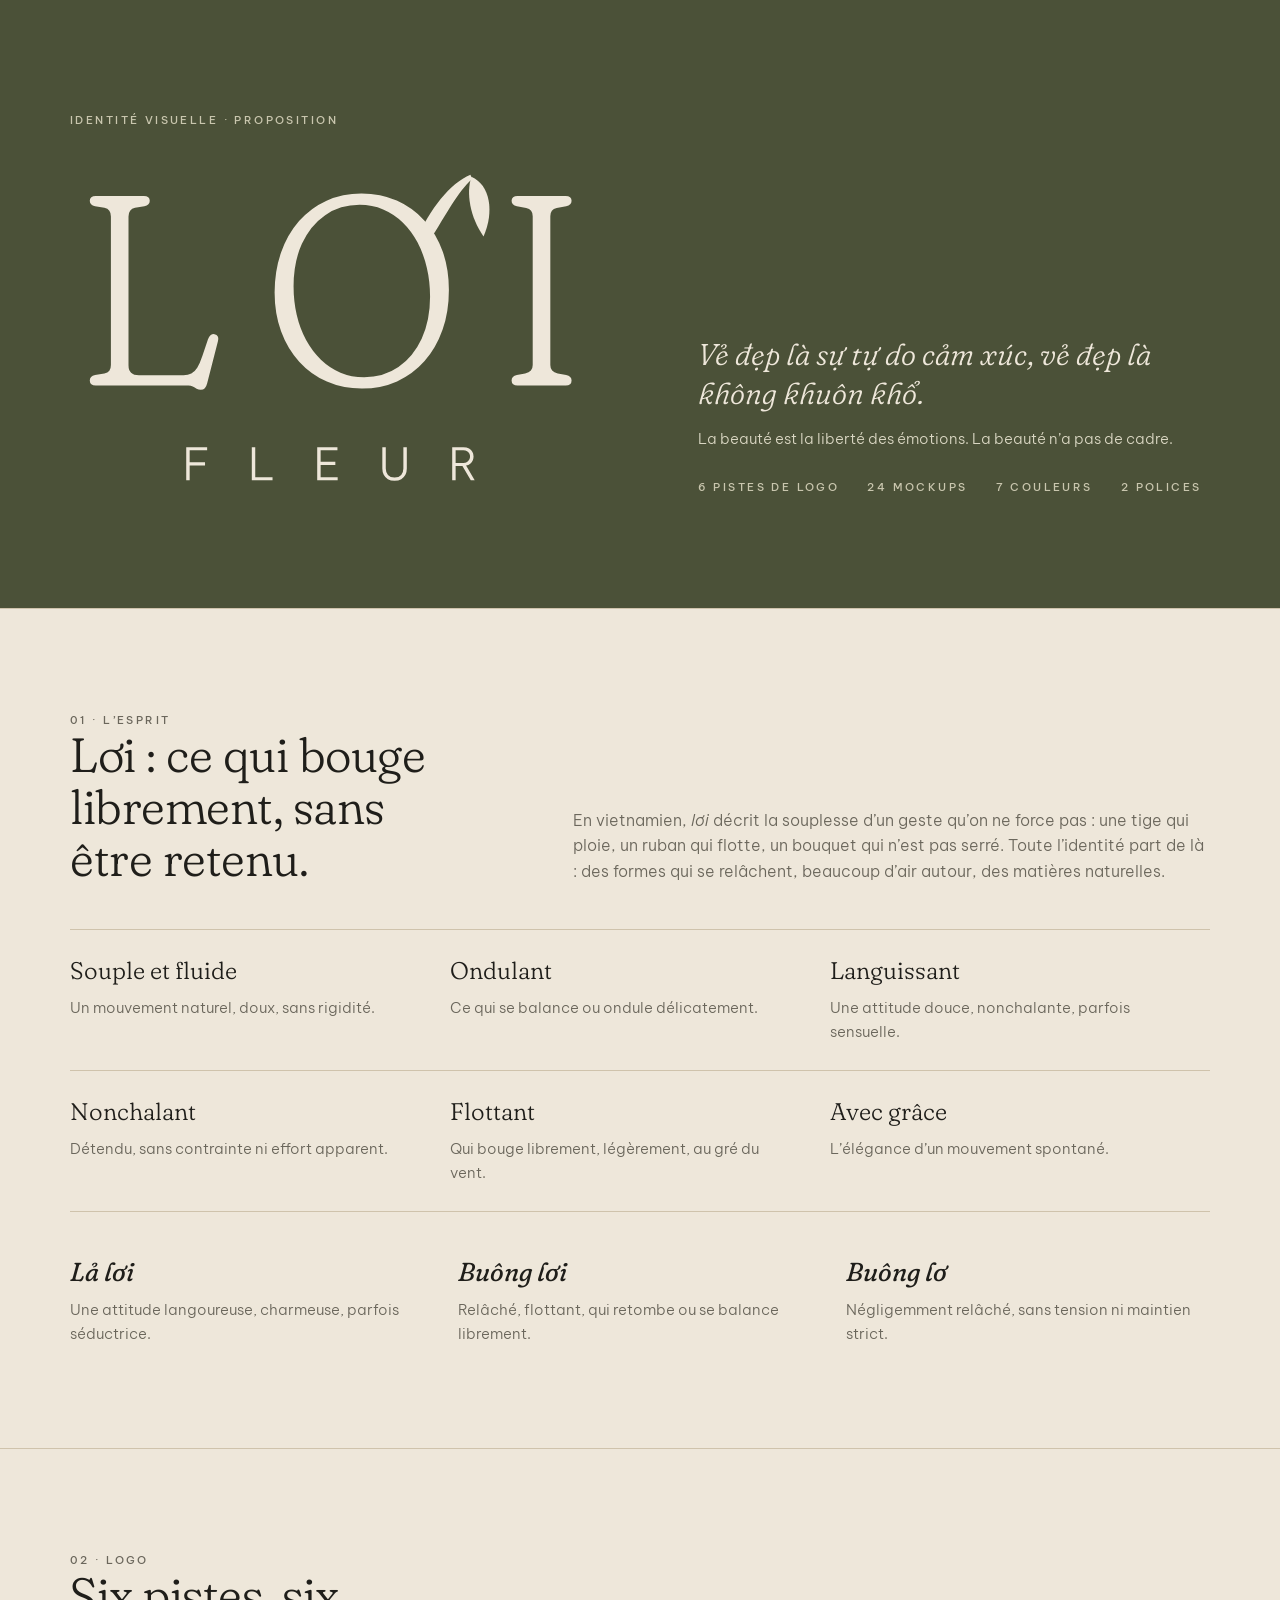
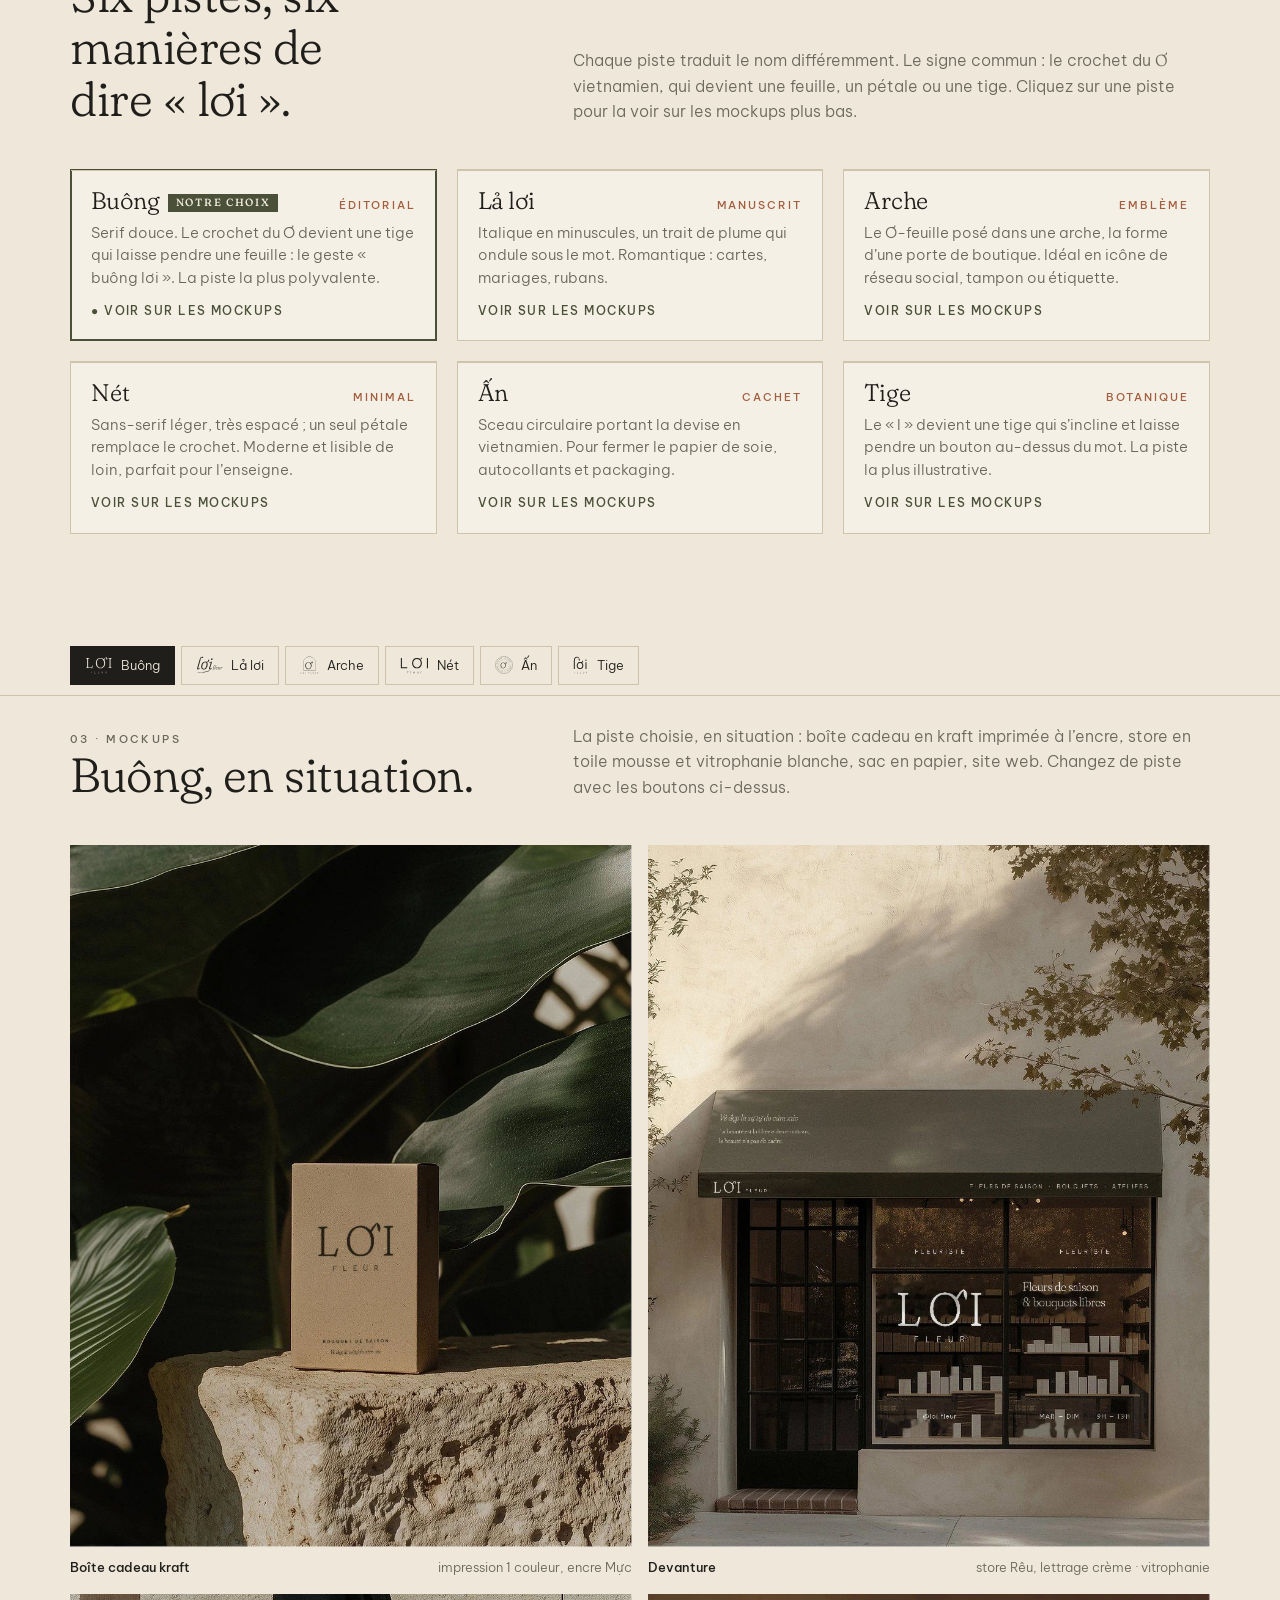
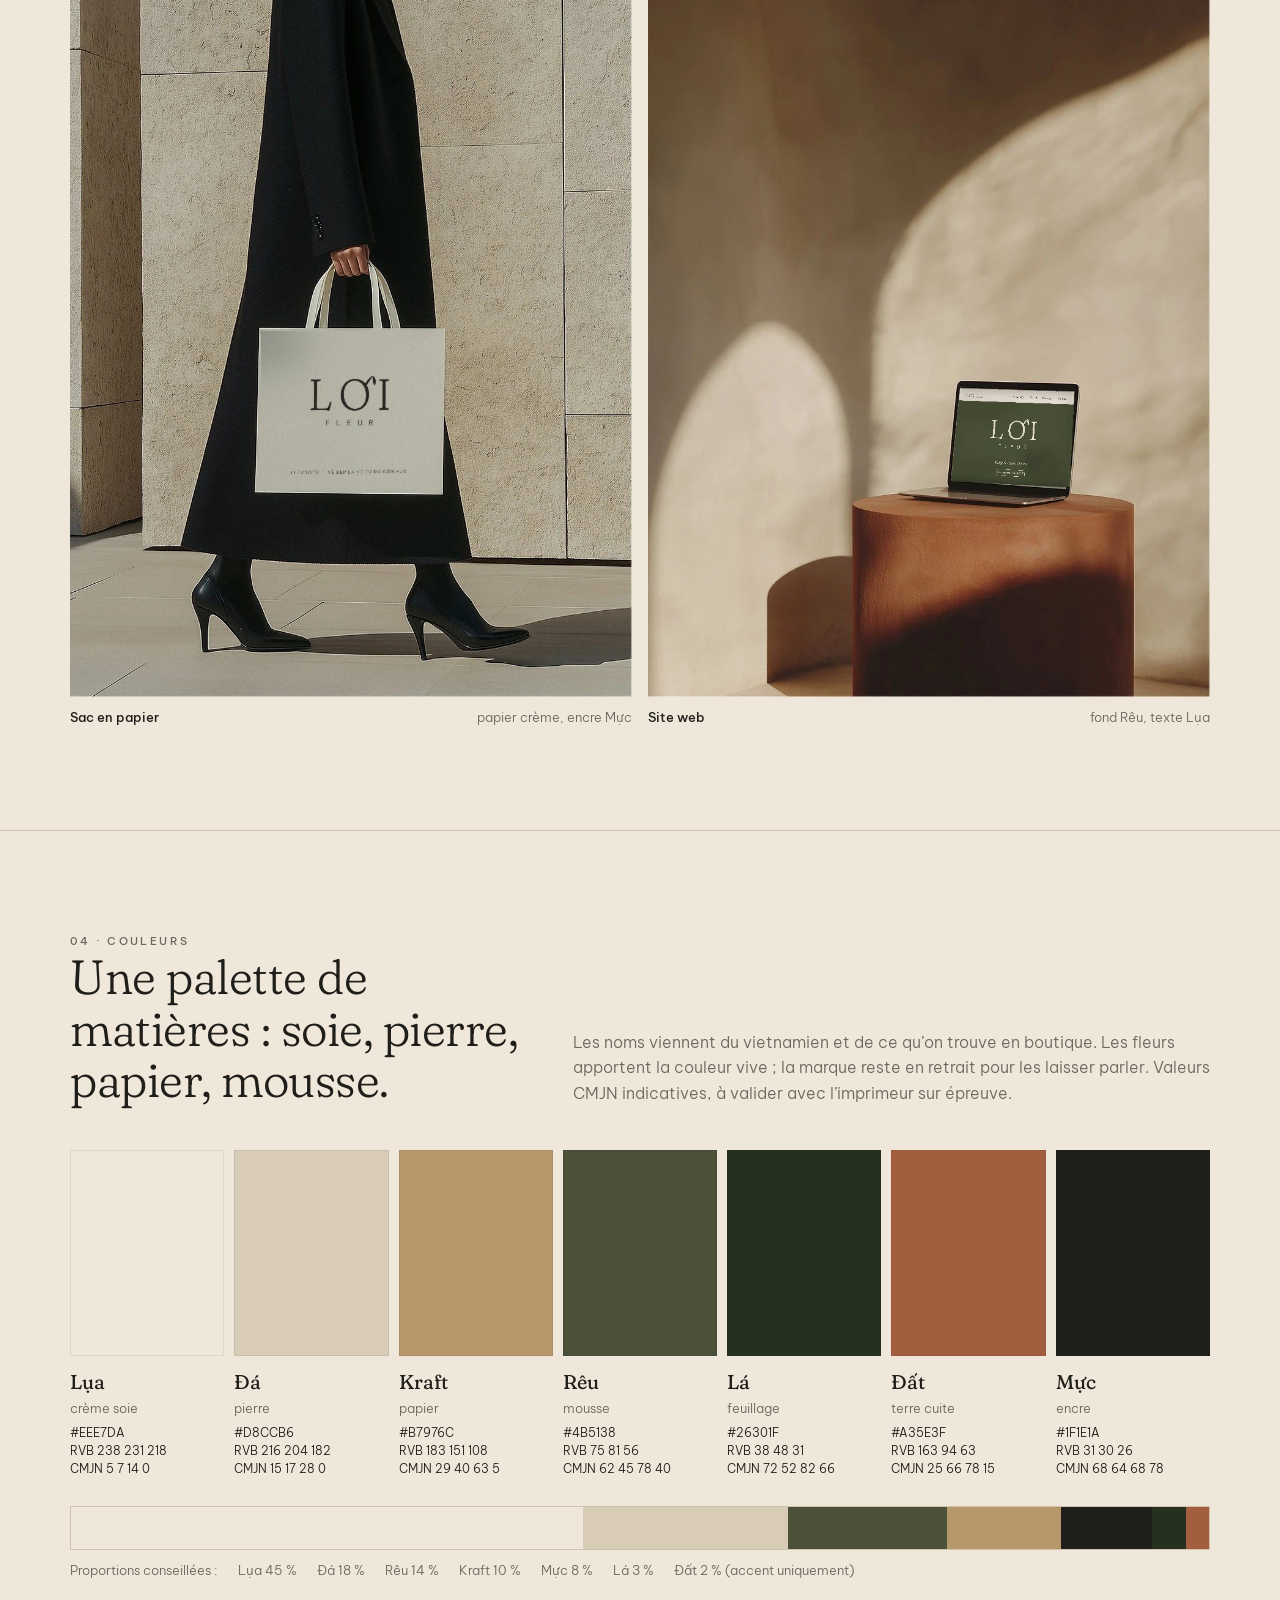
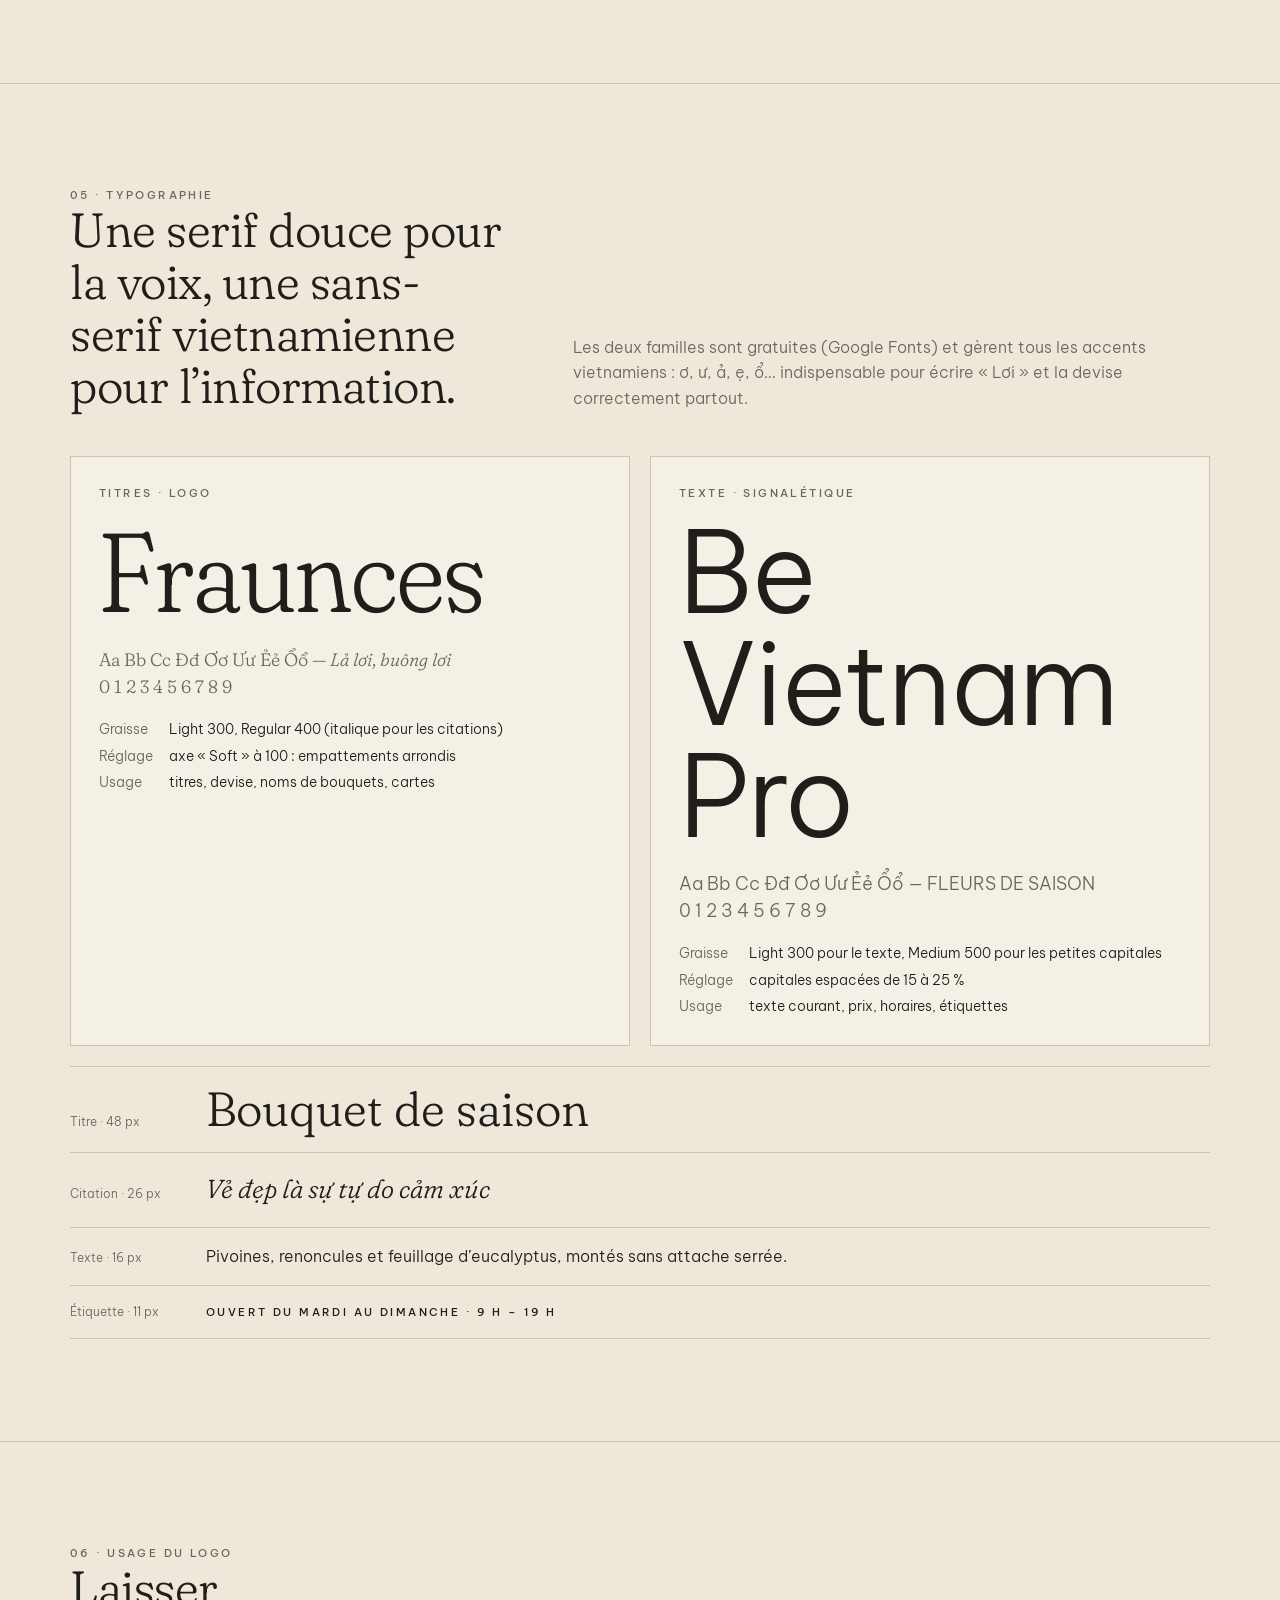
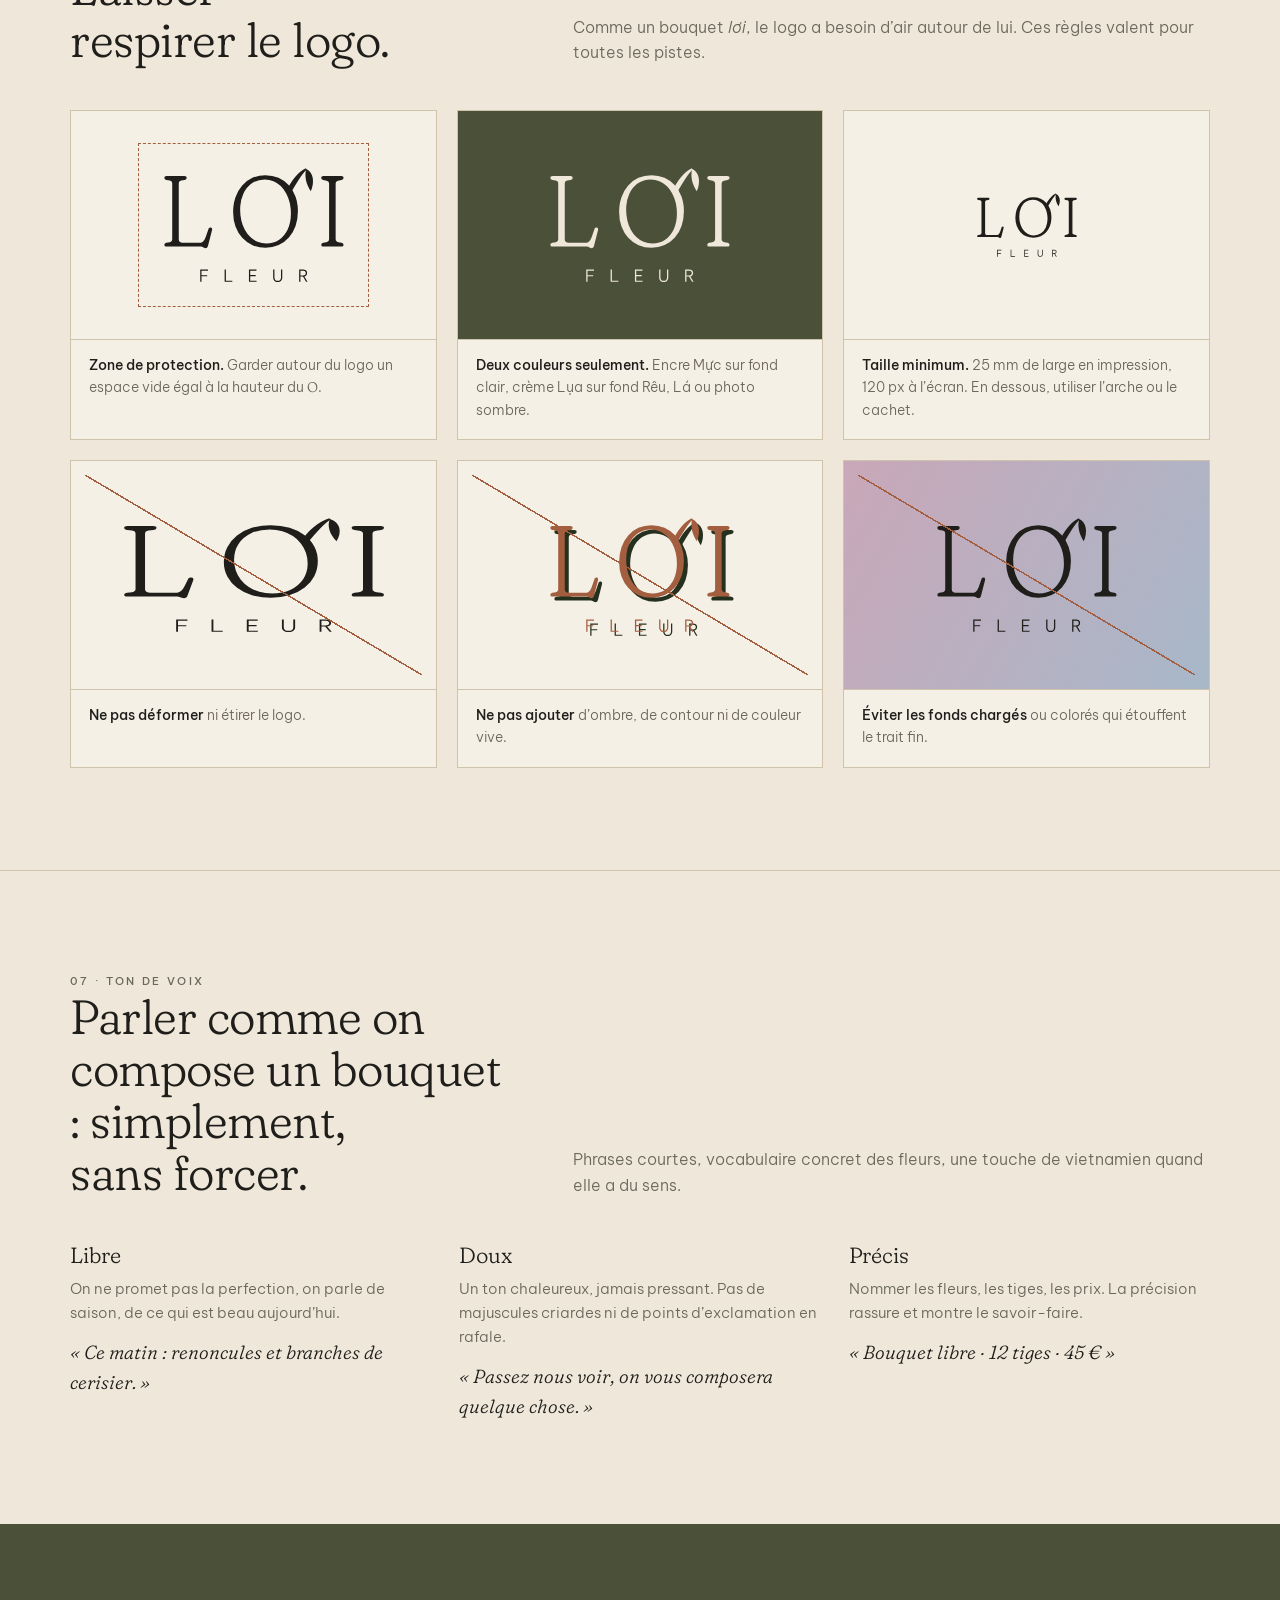
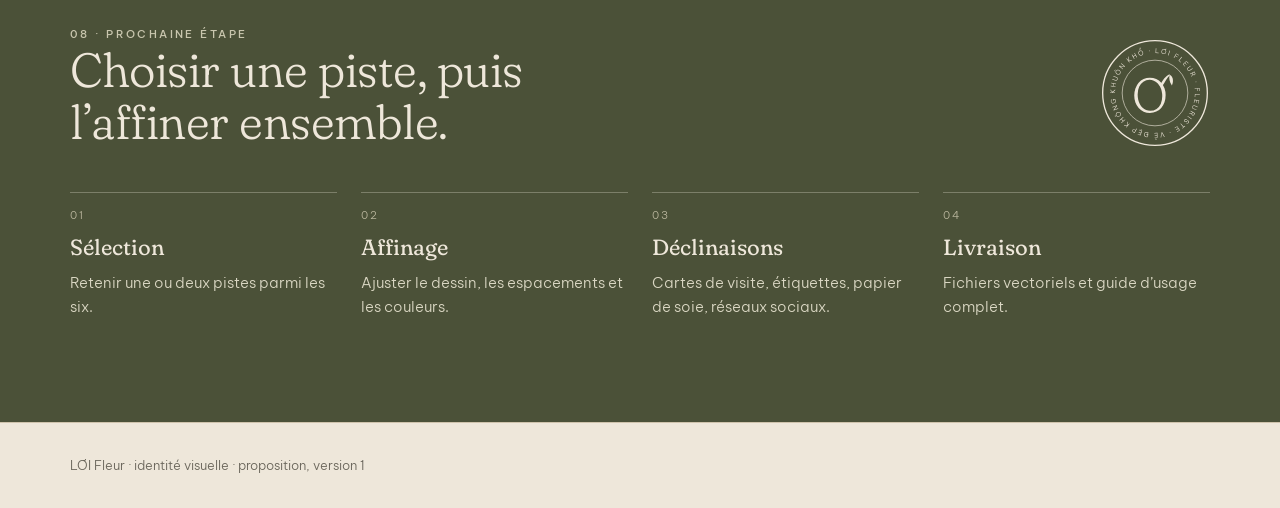
==== site/index.html @ b33d38ca "Add self-hostable site folder for the LƠI Fleur proposal Standalone index.html with favicon, share p" ====
<!doctype html>
<html lang="fr">
<head>
<meta charset="utf-8">
<meta name="viewport" content="width=device-width, initial-scale=1, viewport-fit=cover">
<meta name="robots" content="noindex, nofollow">
<meta name="description" content="Proposition d’identité visuelle pour LƠI Fleur : six pistes de logo, mockups, couleurs et typographie.">
<meta property="og:title" content="LƠI Fleur · Identité visuelle">
<meta property="og:description" content="Six pistes de logo à découvrir en situation.">
<meta property="og:type" content="website">
<meta property="og:image" content="apercu.jpg">
<meta name="twitter:card" content="summary_large_image">
<link rel="icon" href="favicon.svg" type="image/svg+xml">
<link rel="apple-touch-icon" href="apple-touch-icon.png">
<title>Charte LƠI Fleur</title>

<meta name="claude:viewport-fit-sides" content="cover">
<link rel="preconnect" href="https://fonts.googleapis.com">
<link rel="preconnect" href="https://fonts.gstatic.com" crossorigin>
<link rel="stylesheet" href="https://fonts.googleapis.com/css2?family=Be+Vietnam+Pro:wght@300;400;500&family=Fraunces:ital,opsz,wght,SOFT@0,9..144,300..500,100;1,9..144,300..500,100&display=swap">
<style>
/* Layout : un cahier de marque sur papier crème, une colonne éditoriale, les mockups en grand */
:root{
  --lua:#EEE7DA;   /* Lụa · crème soie : fond */
  --da:#D8CCB6;    /* Đá · pierre calcaire */
  --kraft:#B7976C;
  --reu:#4B5138;   /* Rêu · mousse */
  --la:#26301F;    /* Lá · feuillage profond */
  --dat:#A35E3F;   /* Đất · terre cuite */
  --muc:#1F1E1A;   /* Mực · encre */
  --muted:#6B675C;
  --line:#CFC3AC;
  --serif:"Fraunces", "Iowan Old Style", Georgia, serif;
  --sans:"Be Vietnam Pro", "Helvetica Neue", Arial, sans-serif;
  color-scheme:light;
}
*{box-sizing:border-box}
body{background:var(--lua);color:var(--muc);font-family:var(--sans);font-weight:300;font-size:16px;line-height:1.6;margin:0}
.wrap{max-width:1180px;margin:0 auto;padding-left:max(20px,env(safe-area-inset-left,0px));padding-right:max(20px,env(safe-area-inset-right,0px))}
.serif{font-family:var(--serif);font-variation-settings:"SOFT" 100}
h1,h2,h3{font-family:var(--serif);font-variation-settings:"SOFT" 100;font-weight:300;margin:0;text-wrap:balance;letter-spacing:-.01em}
h2{font-size:clamp(30px,4.4vw,48px);line-height:1.08}
h3{font-size:22px;line-height:1.2}
p{margin:0;max-width:62ch}
.eyebrow{font-family:var(--sans);font-weight:500;font-size:11px;letter-spacing:.22em;text-transform:uppercase;color:var(--muted)}
section{padding-block:clamp(56px,8vw,104px);border-top:1px solid var(--line)}
.sec-head{display:grid;grid-template-columns:minmax(0,1fr) minmax(0,1.4fr);gap:24px 48px;align-items:end;margin-bottom:44px}
.sec-head p{color:var(--muted)}
@media (max-width:760px){.sec-head{grid-template-columns:minmax(0,1fr)}}

/* Couverture */
.cover{background:var(--reu);color:var(--lua)}
.cover .wrap{padding-block:clamp(48px,9vw,112px);display:grid;grid-template-columns:minmax(0,1.1fr) minmax(0,1fr);gap:40px 64px;align-items:end}
.cover .mark{color:var(--lua);width:min(100%,520px)}
.cover .mark svg{width:100%;height:auto;display:block}
.cover .eyebrow{color:#C9C6AE}
.cover blockquote{margin:0;font-family:var(--serif);font-variation-settings:"SOFT" 100;font-style:italic;font-weight:300;font-size:clamp(22px,2.6vw,30px);line-height:1.3}
.cover blockquote span{display:block;font-style:normal;font-family:var(--sans);font-size:15px;line-height:1.6;margin-top:14px;color:#D9D6C2}
.cover-meta{display:flex;flex-wrap:wrap;gap:8px 28px;margin-top:28px}
@media (max-width:820px){.cover .wrap{grid-template-columns:minmax(0,1fr)}}

/* L'esprit */
.gloss{display:grid;grid-template-columns:repeat(3,minmax(0,1fr));gap:0;border-top:1px solid var(--line)}
.gloss div{padding:22px 22px 26px 0;border-bottom:1px solid var(--line)}
.gloss dt{font-family:var(--serif);font-variation-settings:"SOFT" 100;font-size:24px;font-weight:300}
.gloss dd{margin:6px 0 0;color:var(--muted);font-size:15px;max-width:34ch}
@media (max-width:820px){.gloss{grid-template-columns:repeat(2,minmax(0,1fr))}}
@media (max-width:520px){.gloss{grid-template-columns:minmax(0,1fr)}}
.vi-def{display:grid;grid-template-columns:repeat(3,minmax(0,1fr));gap:24px;margin-top:40px}
.vi-def b{font-family:var(--serif);font-variation-settings:"SOFT" 100;font-weight:400;font-style:italic;font-size:26px;display:block;margin-bottom:4px}
.vi-def p{color:var(--muted);font-size:15px}
@media (max-width:700px){.vi-def{grid-template-columns:minmax(0,1fr)}}

/* Logos */
.logos{display:grid;grid-template-columns:repeat(3,minmax(0,1fr));gap:20px}
@media (max-width:900px){.logos{grid-template-columns:repeat(2,minmax(0,1fr))}}
@media (max-width:560px){.logos{grid-template-columns:minmax(0,1fr)}}
.logo-card{appearance:none;font:inherit;text-align:left;color:inherit;cursor:pointer;background:#F5F0E6;border:1px solid var(--line);padding:0;display:flex;flex-direction:column;transition:border-color .2s, background .2s}
.logo-card:hover{border-color:var(--kraft)}
.logo-card:focus-visible{outline:2px solid var(--reu);outline-offset:3px}
.logo-card[aria-pressed="true"]{border-color:var(--reu);box-shadow:inset 0 0 0 1px var(--reu)}
.logo-card .art{aspect-ratio:4/3;position:relative;color:var(--muc)}
.logo-card .art svg{position:absolute;left:12%;top:14%;width:76%;height:72%}
.logo-card .txt{padding:16px 20px 20px;border-top:1px solid var(--line);display:grid;gap:6px;flex:1}
.logo-card .row{display:flex;justify-content:space-between;align-items:baseline;gap:12px}
.logo-card h3{font-size:24px}
.logo-card .style{font-size:11px;letter-spacing:.18em;text-transform:uppercase;font-weight:500;color:var(--dat)}
.logo-card p{font-size:14.5px;color:var(--muted);line-height:1.55}
.logo-card .pick{font-size:12px;font-weight:500;letter-spacing:.12em;text-transform:uppercase;color:var(--reu);margin-top:6px}
.logo-card[aria-pressed="true"] .pick::before{content:"● "}
.reco{display:inline-block;font-size:10.5px;letter-spacing:.16em;text-transform:uppercase;font-weight:500;background:var(--reu);color:var(--lua);padding:3px 8px;vertical-align:middle;margin-left:8px}

/* Déclinaisons couleur */
.variants{display:grid;grid-template-columns:repeat(4,minmax(0,1fr));gap:12px;margin-top:20px}
.variants div{aspect-ratio:3/2;display:grid;place-items:center;padding:18px 22px}
.variants svg{max-width:100%;max-height:100%;width:auto;height:auto}
.variants span{display:block}
@media (max-width:700px){.variants{grid-template-columns:repeat(2,minmax(0,1fr))}}

/* Mockups */
.mock-bar{position:sticky;top:env(safe-area-inset-top,0px);z-index:5;background:var(--lua);border-bottom:1px solid var(--line);margin-bottom:28px}
.mock-bar .in{display:flex;gap:6px;overflow-x:auto;padding-block:10px;scrollbar-width:none}
.chip{appearance:none;font:inherit;cursor:pointer;border:1px solid var(--line);background:transparent;color:var(--muc);padding:8px 14px;font-size:13px;white-space:nowrap;display:flex;align-items:center;gap:8px}
.chip svg{height:18px;width:auto}
.chip[aria-pressed="true"]{background:var(--muc);color:var(--lua);border-color:var(--muc)}
.chip:focus-visible{outline:2px solid var(--reu);outline-offset:2px}
.mocks{display:grid;grid-template-columns:repeat(2,minmax(0,1fr));gap:16px}
.mocks figure{margin:0}
.mocks img{display:block;width:100%;height:auto;aspect-ratio:919/1149;object-fit:cover;background:var(--da)}
.mocks figcaption{display:flex;flex-wrap:wrap;justify-content:space-between;gap:12px;font-size:13px;color:var(--muted);padding-top:10px}
.mocks figcaption b{font-weight:500;color:var(--muc)}
@media (max-width:620px){.mocks{grid-template-columns:minmax(0,1fr)}}

/* Couleurs */
.swatches{display:grid;grid-template-columns:repeat(7,minmax(0,1fr));gap:10px}
.sw .chipc{aspect-ratio:3/4;border:1px solid rgba(31,30,26,.08)}
.sw b{display:block;font-family:var(--serif);font-variation-settings:"SOFT" 100;font-weight:400;font-size:20px;margin-top:10px}
.sw i{font-style:normal;display:block;font-size:12.5px;color:var(--muted)}
.sw code{font-family:var(--sans);font-size:12px;font-variant-numeric:tabular-nums;display:block;margin-top:6px;line-height:1.5}
@media (max-width:900px){.swatches{grid-template-columns:repeat(4,minmax(0,1fr))}}
@media (max-width:520px){.swatches{grid-template-columns:repeat(2,minmax(0,1fr))}}
.ratio{display:flex;height:44px;margin-top:28px;border:1px solid var(--line)}
.ratio span{display:block}
.ratio-legend{display:flex;flex-wrap:wrap;gap:6px 20px;font-size:13px;color:var(--muted);margin-top:10px}

/* Typo */
.type{display:grid;grid-template-columns:minmax(0,1fr) minmax(0,1fr);gap:20px}
.type .card{background:#F5F0E6;border:1px solid var(--line);padding:28px}
.type .big{font-size:clamp(64px,9vw,112px);line-height:1;margin:14px 0 18px}
.type .alpha{font-size:18px;line-height:1.5;color:var(--muted);word-break:break-word}
.type dl{display:grid;grid-template-columns:auto 1fr;gap:4px 16px;font-size:14px;margin:18px 0 0}
.type dt{color:var(--muted)}
.type dd{margin:0}
@media (max-width:760px){.type{grid-template-columns:minmax(0,1fr)}}
.scale{margin-top:20px;border-top:1px solid var(--line)}
.scale div{display:grid;grid-template-columns:120px minmax(0,1fr);gap:16px;align-items:baseline;padding:16px 0;border-bottom:1px solid var(--line)}
.scale small{font-size:12px;color:var(--muted);font-variant-numeric:tabular-nums}

/* Règles */
.rules{display:grid;grid-template-columns:repeat(3,minmax(0,1fr));gap:20px}
.rules .card{border:1px solid var(--line);background:#F5F0E6}
.rules .demo{aspect-ratio:16/10;display:grid;place-items:center;padding:24px;position:relative}
.rules .demo svg{max-width:78%;max-height:70%;width:auto;height:auto}
.rules .card p{padding:14px 18px 18px;font-size:14px;color:var(--muted);border-top:1px solid var(--line)}
.rules .card p b{color:var(--muc);font-weight:500}
.clear{outline:1px dashed var(--dat);outline-offset:18px}
.no{position:relative}
.no::after{content:"";position:absolute;inset:14px;background:linear-gradient(to top right,transparent calc(50% - .75px),var(--dat) calc(50% - .75px),var(--dat) calc(50% + .75px),transparent calc(50% + .75px))}
@media (max-width:820px){.rules{grid-template-columns:repeat(2,minmax(0,1fr))}}
@media (max-width:520px){.rules{grid-template-columns:minmax(0,1fr)}}

/* Voix */
.voice{display:grid;grid-template-columns:repeat(3,minmax(0,1fr));gap:28px}
.voice h3{margin-bottom:8px}
.voice p{color:var(--muted);font-size:15px}
.voice q{display:block;font-family:var(--serif);font-variation-settings:"SOFT" 100;font-style:italic;font-size:19px;color:var(--muc);margin-top:12px;quotes:"« " " »"}
@media (max-width:760px){.voice{grid-template-columns:minmax(0,1fr)}}
.next{background:var(--reu);color:var(--lua);border-top:0}
.next .eyebrow{color:#C9C6AE}
.next-mark{width:110px;height:110px;color:var(--lua);justify-self:end}
.next-mark svg{width:100%;height:100%}
.steps{list-style:none;margin:0;padding:0;display:grid;grid-template-columns:repeat(4,minmax(0,1fr));gap:24px;counter-reset:s}
.steps li{counter-increment:s;border-top:1px solid rgba(238,231,218,.3);padding-top:14px;display:grid;gap:6px}
.steps li::before{content:counter(s,decimal-leading-zero);font-size:11px;letter-spacing:.18em;color:#B9B59C}
.steps b{font-family:var(--serif);font-variation-settings:"SOFT" 100;font-weight:400;font-size:22px}
.steps span{color:#D9D6C2;font-size:15px}
@media (max-width:800px){.steps{grid-template-columns:repeat(2,minmax(0,1fr))}.next-mark{justify-self:start}}
@media (max-width:480px){.steps{grid-template-columns:minmax(0,1fr)}}
footer{border-top:1px solid var(--line);padding-block:32px;font-size:13px;color:var(--muted)}
@media (prefers-reduced-motion:reduce){*{transition:none!important}}
</style>


<style>html{-webkit-text-size-adjust:100%}img{max-width:100%}</style>
</head>
<body>
<svg width="0" height="0" style="position:absolute" aria-hidden="true">
<symbol id="m-buong" viewBox="-8 32 384 250"><path d="M46.900000000000006 67.69999999999999 40.0 68.79999999999998Q37.6 69.4 36.400000000000006 70.9Q35.2 72.39999999999999 35.2 75.19999999999999V185.0Q35.2 188.7 37.1 190.55Q39.0 192.4 42.900000000000006 192.4H75.9Q79.2 192.4 81.6 191.2Q84.0 190.0 85.95 186.9Q87.9 183.8 89.80000000000001 178.1L93.9 165.9Q94.7 163.6 95.95 162.75Q97.2 161.9 98.7 162.1Q100.5 162.5 101.15 163.85Q101.80000000000001 165.2 101.2 167.5L93.30000000000001 198.3Q92.7 200.8 91.55000000000001 201.95Q90.4 203.1 88.5 203.1Q86.9 203.1 85.5 202.35Q84.10000000000001 201.6 82.65 200.8Q81.2 200.0 79.5 200.0H11.0Q8.9 200.0 7.75 199.05Q6.6000000000000005 198.1 6.6000000000000005 196.4Q6.6000000000000005 193.2 10.5 192.3L17.400000000000002 191.2Q19.900000000000002 190.6 21.050000000000004 189.05Q22.200000000000003 187.5 22.200000000000003 184.8V75.19999999999999Q22.200000000000003 72.39999999999999 21.050000000000004 70.9Q19.900000000000002 69.4 17.400000000000002 68.79999999999998L10.5 67.69999999999999Q6.6000000000000005 66.79999999999998 6.6000000000000005 63.599999999999994Q6.6000000000000005 61.79999999999998 7.75 60.89999999999999Q8.9 60.0 11.0 60.0H46.5Q48.7 60.0 49.800000000000004 60.89999999999999Q50.900000000000006 61.79999999999998 50.900000000000006 63.599999999999994Q50.900000000000006 66.69999999999999 46.900000000000006 67.69999999999999ZM207.2 58.19999999999999Q221.5 58.19999999999999 233.3 63.44999999999999Q245.1 68.69999999999999 253.8 78.25Q262.5 87.8 267.15 100.8Q271.79999999999995 113.8 271.79999999999995 129.39999999999998Q271.79999999999995 145.5 267.09999999999997 158.9Q262.4 172.3 253.85 182.0Q245.3 191.7 233.5 197.0Q221.7 202.3 207.5 202.3Q193.5 202.3 181.7 197.10000000000002Q169.89999999999998 191.9 161.25 182.4Q152.6 172.9 147.85 159.95Q143.1 147.0 143.1 131.39999999999998Q143.1 115.3 147.85 101.85Q152.6 88.39999999999999 161.14999999999998 78.6Q169.7 68.79999999999998 181.45 63.499999999999986Q193.2 58.19999999999999 207.2 58.19999999999999ZM257.9 134.5Q257.9 123.19999999999999 255.5 113.0Q253.1 102.8 248.6 94.3Q244.1 85.8 237.7 79.6Q231.3 73.39999999999999 223.25 70.0Q215.2 66.6 205.89999999999998 66.6Q191.5 66.6 180.45 74.19999999999999Q169.39999999999998 81.8 163.25 95.35Q157.1 108.89999999999999 157.1 126.7Q157.1 137.9 159.45 148.0Q161.79999999999998 158.1 166.34999999999997 166.45Q170.89999999999998 174.8 177.29999999999998 180.95Q183.7 187.1 191.75 190.5Q199.79999999999998 193.9 209.2 193.9Q223.6 193.9 234.55 186.35000000000002Q245.5 178.8 251.7 165.45Q257.9 152.1 257.9 134.5ZM346.7 184.8Q346.7 187.4 348.04999999999995 188.95Q349.4 190.5 352.2 191.1L358.4 192.3Q362.4 193.3 362.4 196.3Q362.4 198.1 361.29999999999995 199.05Q360.2 200.0 358.0 200.0H322.5Q320.4 200.0 319.25 199.05Q318.09999999999997 198.1 318.09999999999997 196.3Q318.09999999999997 193.3 322.0 192.3L328.09999999999997 191.1Q331.0 190.5 332.35 188.95Q333.7 187.4 333.7 184.8V75.0Q333.7 72.5 332.5 71.0Q331.3 69.5 328.9 69.0L322.0 67.69999999999999Q318.09999999999997 66.69999999999999 318.09999999999997 63.599999999999994Q318.09999999999997 61.79999999999998 319.25 60.89999999999999Q320.4 60.0 322.5 60.0H358.0Q360.2 60.0 361.29999999999995 60.89999999999999Q362.4 61.79999999999998 362.4 63.599999999999994Q362.4 66.69999999999999 358.4 67.69999999999999L351.4 69.0Q349.0 69.5 347.85 71.0Q346.7 72.5 346.7 75.0Z" fill="currentColor"/><path d="M247.8,91.9 C257.8,69.9 272.8,50.3 287.7,44.3 L289.0,47.5 C278.0,57.5 271.0,71.9 257.0,93.9 Z" fill="currentColor"/><path d="M288.4,45.9 C302.4,51.9 305.4,71.9 297.4,89.9 C287.4,75.9 284.4,57.9 288.4,45.9 Z" fill="currentColor"/><path d="M77.825 270.0V245.57999999999998H93.269V247.857H80.366V256.734H91.718V259.011H80.366V270.0ZM126.25200000000001 270.0V245.57999999999998H128.793V267.723H141.56400000000002V270.0ZM174.547 270.0V245.57999999999998H189.49599999999998V247.857H177.088V256.404H187.945V258.681H177.088V267.723H189.661V270.0ZM231.68600000000004 270.33Q228.74900000000002 270.33 226.73600000000005 269.17499999999995Q224.72300000000004 268.02 223.68350000000004 265.974Q222.64400000000003 263.928 222.64400000000003 261.222V245.57999999999998H225.18500000000003V261.222Q225.18500000000003 264.192 226.80200000000002 266.0565Q228.41900000000004 267.921 231.68600000000004 267.921Q234.98600000000002 267.921 236.58650000000003 266.0565Q238.18700000000004 264.192 238.18700000000004 261.222V245.57999999999998H240.72800000000004V261.222Q240.72800000000004 263.928 239.68850000000003 265.974Q238.64900000000003 268.02 236.63600000000002 269.17499999999995Q234.62300000000002 270.33 231.68600000000004 270.33ZM274.239 270.0V245.57999999999998H282.489Q284.997 245.57999999999998 286.68 246.5865Q288.363 247.593 289.188 249.1605Q290.013 250.728 290.013 252.477Q290.013 253.962 289.40250000000003 255.34799999999998Q288.79200000000003 256.734 287.571 257.75699999999995Q286.35 258.78 284.502 259.176L290.838 270.0H287.967L281.796 259.374H276.78V270.0ZM282.456 247.857H276.78V257.163H282.456Q284.139 257.163 285.228 256.4865Q286.317 255.81 286.87800000000004 254.7375Q287.439 253.665 287.439 252.51Q287.439 251.355 286.87800000000004 250.2825Q286.317 249.21 285.228 248.5335Q284.139 247.857 282.456 247.857Z" fill="currentColor"/></symbol><symbol id="l-buong" viewBox="-8 32 739 176"><path d="M46.900000000000006 67.69999999999999 40.0 68.79999999999998Q37.6 69.4 36.400000000000006 70.9Q35.2 72.39999999999999 35.2 75.19999999999999V185.0Q35.2 188.7 37.1 190.55Q39.0 192.4 42.900000000000006 192.4H75.9Q79.2 192.4 81.6 191.2Q84.0 190.0 85.95 186.9Q87.9 183.8 89.80000000000001 178.1L93.9 165.9Q94.7 163.6 95.95 162.75Q97.2 161.9 98.7 162.1Q100.5 162.5 101.15 163.85Q101.80000000000001 165.2 101.2 167.5L93.30000000000001 198.3Q92.7 200.8 91.55000000000001 201.95Q90.4 203.1 88.5 203.1Q86.9 203.1 85.5 202.35Q84.10000000000001 201.6 82.65 200.8Q81.2 200.0 79.5 200.0H11.0Q8.9 200.0 7.75 199.05Q6.6000000000000005 198.1 6.6000000000000005 196.4Q6.6000000000000005 193.2 10.5 192.3L17.400000000000002 191.2Q19.900000000000002 190.6 21.050000000000004 189.05Q22.200000000000003 187.5 22.200000000000003 184.8V75.19999999999999Q22.200000000000003 72.39999999999999 21.050000000000004 70.9Q19.900000000000002 69.4 17.400000000000002 68.79999999999998L10.5 67.69999999999999Q6.6000000000000005 66.79999999999998 6.6000000000000005 63.599999999999994Q6.6000000000000005 61.79999999999998 7.75 60.89999999999999Q8.9 60.0 11.0 60.0H46.5Q48.7 60.0 49.800000000000004 60.89999999999999Q50.900000000000006 61.79999999999998 50.900000000000006 63.599999999999994Q50.900000000000006 66.69999999999999 46.900000000000006 67.69999999999999ZM207.2 58.19999999999999Q221.5 58.19999999999999 233.3 63.44999999999999Q245.1 68.69999999999999 253.8 78.25Q262.5 87.8 267.15 100.8Q271.79999999999995 113.8 271.79999999999995 129.39999999999998Q271.79999999999995 145.5 267.09999999999997 158.9Q262.4 172.3 253.85 182.0Q245.3 191.7 233.5 197.0Q221.7 202.3 207.5 202.3Q193.5 202.3 181.7 197.10000000000002Q169.89999999999998 191.9 161.25 182.4Q152.6 172.9 147.85 159.95Q143.1 147.0 143.1 131.39999999999998Q143.1 115.3 147.85 101.85Q152.6 88.39999999999999 161.14999999999998 78.6Q169.7 68.79999999999998 181.45 63.499999999999986Q193.2 58.19999999999999 207.2 58.19999999999999ZM257.9 134.5Q257.9 123.19999999999999 255.5 113.0Q253.1 102.8 248.6 94.3Q244.1 85.8 237.7 79.6Q231.3 73.39999999999999 223.25 70.0Q215.2 66.6 205.89999999999998 66.6Q191.5 66.6 180.45 74.19999999999999Q169.39999999999998 81.8 163.25 95.35Q157.1 108.89999999999999 157.1 126.7Q157.1 137.9 159.45 148.0Q161.79999999999998 158.1 166.34999999999997 166.45Q170.89999999999998 174.8 177.29999999999998 180.95Q183.7 187.1 191.75 190.5Q199.79999999999998 193.9 209.2 193.9Q223.6 193.9 234.55 186.35000000000002Q245.5 178.8 251.7 165.45Q257.9 152.1 257.9 134.5ZM346.7 184.8Q346.7 187.4 348.04999999999995 188.95Q349.4 190.5 352.2 191.1L358.4 192.3Q362.4 193.3 362.4 196.3Q362.4 198.1 361.29999999999995 199.05Q360.2 200.0 358.0 200.0H322.5Q320.4 200.0 319.25 199.05Q318.09999999999997 198.1 318.09999999999997 196.3Q318.09999999999997 193.3 322.0 192.3L328.09999999999997 191.1Q331.0 190.5 332.35 188.95Q333.7 187.4 333.7 184.8V75.0Q333.7 72.5 332.5 71.0Q331.3 69.5 328.9 69.0L322.0 67.69999999999999Q318.09999999999997 66.69999999999999 318.09999999999997 63.599999999999994Q318.09999999999997 61.79999999999998 319.25 60.89999999999999Q320.4 60.0 322.5 60.0H358.0Q360.2 60.0 361.29999999999995 60.89999999999999Q362.4 61.79999999999998 362.4 63.599999999999994Q362.4 66.69999999999999 358.4 67.69999999999999L351.4 69.0Q349.0 69.5 347.85 71.0Q346.7 72.5 346.7 75.0Z" fill="currentColor"/><path d="M247.8,91.9 C257.8,69.9 272.8,50.3 287.7,44.3 L289.0,47.5 C278.0,57.5 271.0,71.9 257.0,93.9 Z" fill="currentColor"/><path d="M288.4,45.9 C302.4,51.9 305.4,71.9 297.4,89.9 C287.4,75.9 284.4,57.9 288.4,45.9 Z" fill="currentColor"/><path d="M433.11400000000003 198.0V155.07999999999998H460.25800000000004V159.082H437.58000000000004V174.684H457.53200000000004V178.686H437.58000000000004V198.0ZM495.016 198.0V155.07999999999998H499.48199999999997V193.998H521.928V198.0ZM556.686 198.0V155.07999999999998H582.96V159.082H561.152V174.10399999999998H580.234V178.106H561.152V193.998H583.2500000000001V198.0ZM633.9 198.58Q628.7379999999999 198.58 625.1999999999999 196.55Q621.6619999999999 194.52 619.8349999999999 190.924Q618.0079999999999 187.328 618.0079999999999 182.572V155.07999999999998H622.4739999999999V182.572Q622.4739999999999 187.792 625.316 191.06900000000002Q628.158 194.346 633.9 194.346Q639.6999999999999 194.346 642.5129999999999 191.06900000000002Q645.326 187.792 645.326 182.572V155.07999999999998H649.7919999999999V182.572Q649.7919999999999 187.328 647.9649999999999 190.924Q646.1379999999999 194.52 642.5999999999999 196.55Q639.062 198.58 633.9 198.58ZM685.478 198.0V155.07999999999998H699.978Q704.386 155.07999999999998 707.344 156.849Q710.302 158.618 711.752 161.373Q713.202 164.128 713.202 167.202Q713.202 169.812 712.129 172.248Q711.056 174.684 708.9100000000001 176.482Q706.764 178.28 703.516 178.976L714.652 198.0H709.606L698.76 179.324H689.944V198.0ZM699.92 159.082H689.944V175.438H699.92Q702.878 175.438 704.792 174.249Q706.706 173.06 707.692 171.175Q708.678 169.29 708.678 167.26Q708.678 165.23 707.692 163.345Q706.706 161.46 704.792 160.27100000000002Q702.878 159.082 699.92 159.082Z" fill="currentColor"/></symbol><symbol id="m-laloi" viewBox="-8 48 309 206"><path d="M64.0 55.599999999999994Q69.4 55.599999999999994 72.05000000000001 57.75Q74.7 59.900000000000006 74.7 62.79999999999998Q74.7 65.79999999999998 72.75 67.69999999999999Q70.8 69.6 67.7 69.6Q65.9 69.6 64.5 69.14999999999999Q63.1 68.69999999999999 61.85 68.1Q60.6 67.5 59.2 67.0Q57.800000000000004 66.5 56.0 66.5Q54.1 66.5 52.45 67.3Q50.800000000000004 68.1 49.5 69.6Q48.2 71.1 47.0 73.1Q46.0 75.1 45.6 77.0Q45.2 78.89999999999999 45.0 80.94999999999999Q44.800000000000004 83.0 44.60000000000001 85.35Q44.400000000000006 87.69999999999999 43.95 90.54999999999998Q43.5 93.39999999999999 42.5 96.8L18.400000000000002 178.8Q16.2 186.3 16.95 189.0Q17.7 191.7 20.3 191.7Q22.400000000000002 191.7 24.800000000000004 190.39999999999998Q27.200000000000003 189.1 30.3 185.3Q31.3 184.1 32.15 183.7Q33.0 183.3 33.800000000000004 183.7Q35.0 184.0 35.2 185.55Q35.4 187.1 34.2 189.2Q31.6 193.5 28.450000000000003 196.25Q25.3 199.0 21.75 200.3Q18.2 201.6 14.100000000000001 201.6Q9.600000000000001 201.6 7.300000000000001 199.5Q5.0 197.4 4.800000000000001 192.9Q4.6000000000000005 188.4 6.7 181.4L35.5 82.3Q39.7 68.1 47.0 61.849999999999994Q54.300000000000004 55.599999999999994 64.0 55.599999999999994ZM142.9 98.3Q140.9 106.5 135.60000000000002 111.75Q130.3 117.0 123.10000000000001 119.0Q115.9 121.0 108.10000000000001 119.5Q105.5 119.19999999999999 104.95 118.04999999999998Q104.4 116.89999999999999 104.60000000000001 115.69999999999999Q104.9 114.5 105.7 113.9Q106.5 113.3 107.5 113.69999999999999Q113.5 115.39999999999999 118.05 114.6Q122.6 113.8 125.75 110.55Q128.9 107.3 130.4 101.8L131.8 96.0Q132.60000000000002 92.39999999999999 134.45000000000002 90.54999999999998Q136.3 88.69999999999999 138.9 88.69999999999999Q141.5 88.8 142.8 91.4Q144.10000000000002 94.0 142.9 98.3ZM97.60000000000001 112.3Q108.10000000000001 112.3 114.85 118.0Q121.6 123.7 124.10000000000001 133.4Q126.60000000000002 143.1 124.0 155.4Q121.9 166.7 117.7 175.3Q113.5 183.9 107.60000000000001 189.75Q101.70000000000002 195.6 94.55000000000001 198.6Q87.4 201.6 79.2 201.6Q69.2 201.6 62.35000000000001 196.3Q55.50000000000001 191.0 52.95 181.3Q50.400000000000006 171.6 53.00000000000001 158.5Q54.900000000000006 148.0 58.900000000000006 139.5Q62.900000000000006 131.0 68.65 124.9Q74.4 118.8 81.7 115.55Q89.0 112.3 97.60000000000001 112.3ZM81.0 194.3Q84.7 194.3 88.5 192.5Q92.30000000000001 190.7 95.9 187.25Q99.5 183.8 102.60000000000001 178.9Q105.70000000000002 174.0 108.20000000000002 167.8Q110.70000000000002 161.6 112.20000000000002 154.2Q114.80000000000001 142.4 113.00000000000001 134.75Q111.20000000000002 127.1 106.55000000000001 123.35Q101.9 119.6 96.10000000000001 119.6Q92.4 119.6 88.55000000000001 121.44999999999999Q84.7 123.3 81.1 126.80000000000001Q77.5 130.3 74.35 135.2Q71.2 140.1 68.75 146.25Q66.30000000000001 152.4 64.80000000000001 159.7Q62.300000000000004 171.7 63.900000000000006 179.35Q65.5 187.0 70.1 190.65Q74.7 194.3 81.0 194.3ZM154.7 179.3Q152.6 185.3 152.95 188.5Q153.3 191.7 156.4 191.7Q158.3 191.7 160.75 190.39999999999998Q163.2 189.1 166.0 185.6Q167.0 184.3 167.85 184.0Q168.7 183.7 169.4 184.0Q170.6 184.3 170.75 186.05Q170.9 187.8 169.5 190.0Q166.1 195.7 161.14999999999998 198.64999999999998Q156.2 201.6 150.8 201.6Q146.2 201.6 143.75 199.14999999999998Q141.3 196.7 141.05 192.2Q140.8 187.7 143.1 181.3L159.4 134.8Q161.5 128.89999999999998 161.15 125.6Q160.8 122.3 157.6 122.3Q155.4 122.3 153.15 123.75Q150.9 125.2 147.9 128.8Q147.0 129.8 146.2 130.15Q145.4 130.5 144.5 130.1Q143.4 129.7 143.25 128.04999999999998Q143.1 126.39999999999999 144.3 124.2Q147.6 118.8 152.6 115.65Q157.6 112.5 163.2 112.5Q167.8 112.5 170.25 114.94999999999999Q172.7 117.39999999999999 172.95 121.85Q173.2 126.3 171.0 132.39999999999998ZM171.8 93.6Q168.5 93.6 166.45 91.39999999999999Q164.4 89.19999999999999 164.4 85.5Q164.4 82.8 165.65 80.19999999999999Q166.9 77.6 169.15 75.89999999999999Q171.4 74.19999999999999 174.6 74.19999999999999Q178.1 74.19999999999999 180.14999999999998 76.39999999999999Q182.2 78.6 182.2 82.3Q182.2 85.0 181.0 87.6Q179.8 90.19999999999999 177.45 91.89999999999999Q175.1 93.6 171.8 93.6Z" fill="currentColor"/><path d="M150,214 C120,238 40,244 6,232 C40,236 112,232 146,210 Z" fill="currentColor"/><path d="M194.63400000000001 176.068 195.347 173.65H201.144Q201.702 173.65 202.0275 173.8515Q202.353 174.053 202.353 174.518Q202.353 174.983 202.043 175.3395Q201.733 175.696 201.1905 175.882Q200.648 176.068 199.997 176.068ZM188.24800000000002 174.611Q188.24800000000002 174.14600000000002 188.60450000000003 173.8825Q188.961 173.619 189.643 173.619H193.363L196.122 163.916Q197.424 159.235 199.6715 157.2355Q201.919 155.236 205.112 155.236Q206.848 155.236 207.77800000000002 155.949Q208.708 156.662 208.708 157.685Q208.708 158.522 208.1345 159.1265Q207.561 159.731 206.507 159.731Q205.856 159.731 205.39100000000002 159.54500000000002Q204.92600000000002 159.359 204.52300000000002 159.12650000000002Q204.12 158.894 203.655 158.708Q203.19 158.522 202.601 158.522Q201.733 158.522 201.113 158.987Q200.493 159.452 199.87300000000002 160.413Q199.532 161.03300000000002 199.40800000000002 161.7615Q199.284 162.49 199.22199999999998 163.3425Q199.16 164.195 199.0205 165.28Q198.881 166.365 198.50900000000001 167.698L188.496 203.255Q188.31 203.875 188.23250000000002 204.464Q188.155 205.053 188.155 205.704Q188.155 206.262 188.3875 206.66500000000002Q188.62 207.068 188.868 207.44Q189.116 207.812 189.116 208.37Q189.116 209.052 188.589 209.6255Q188.062 210.199 187.2405 210.54000000000002Q186.419 210.881 185.489 210.881Q184.125 210.881 183.8305 209.8115Q183.536 208.742 184.21800000000002 206.355L191.96800000000002 179.075Q192.40200000000002 177.525 191.937 176.7345Q191.472 175.944 189.58100000000002 175.758Q188.806 175.603 188.52700000000002 175.3085Q188.24800000000002 175.014 188.24800000000002 174.611ZM221.434 155.236Q223.108 155.236 223.92950000000002 155.9025Q224.751 156.56900000000002 224.751 157.46800000000002Q224.751 158.398 224.1465 158.987Q223.542 159.576 222.581 159.576Q222.023 159.576 221.589 159.4365Q221.155 159.297 220.76749999999998 159.111Q220.38 158.925 219.946 158.77Q219.512 158.615 218.954 158.615Q218.365 158.615 217.8535 158.863Q217.34199999999998 159.111 216.939 159.576Q216.536 160.041 216.164 160.661Q215.85399999999998 161.281 215.73 161.87Q215.606 162.459 215.54399999999998 163.09449999999998Q215.482 163.73 215.42000000000002 164.45850000000002Q215.358 165.187 215.2185 166.0705Q215.079 166.954 214.769 168.008L207.298 193.428Q206.61599999999999 195.753 206.8485 196.58999999999997Q207.081 197.427 207.887 197.427Q208.53799999999998 197.427 209.28199999999998 197.024Q210.02599999999998 196.621 210.987 195.443Q211.297 195.071 211.5605 194.947Q211.82399999999998 194.823 212.072 194.947Q212.444 195.04 212.50599999999997 195.5205Q212.56799999999998 196.001 212.196 196.652Q211.39 197.985 210.4135 198.8375Q209.43699999999998 199.69 208.3365 200.09300000000002Q207.236 200.496 205.965 200.496Q204.57 200.496 203.857 199.845Q203.144 199.194 203.082 197.79899999999998Q203.01999999999998 196.404 203.671 194.234L212.599 163.513Q213.90099999999998 159.111 216.164 157.1735Q218.427 155.236 221.434 155.236ZM220.272 186.918Q220.272 186.918 221.326 186.515Q222.38 186.112 224.1005 185.43Q225.821 184.748 227.898 183.911Q229.975 183.074 232.0365 182.2215Q234.09799999999998 181.369 235.772 180.656L235.245 181.74099999999999Q235.462 181.121 235.53949999999998 180.47Q235.617 179.819 235.617 178.951Q235.617 177.122 234.749 176.0525Q233.881 174.983 232.176 174.983Q230.564 174.983 228.9675 176.006Q227.371 177.029 225.976 178.92000000000002Q224.581 180.811 223.589 183.41500000000002Q222.597 186.019 222.225 189.15Q221.698 193.552 223.2015 195.76850000000002Q224.70499999999998 197.985 227.588 197.985Q228.921 197.985 230.3935 197.365Q231.86599999999999 196.745 233.2455 195.412Q234.625 194.079 235.648 191.878Q236.051 191.258 236.392 191.01Q236.733 190.762 237.105 190.824Q237.50799999999998 190.855 237.67849999999999 191.25799999999998Q237.849 191.661 237.57 192.467Q236.981 194.451 235.524 196.2955Q234.067 198.14 231.8195 199.31799999999998Q229.572 200.496 226.534 200.496Q223.558 200.496 221.636 199.1475Q219.714 197.799 218.939 195.30349999999999Q218.164 192.808 218.505 189.336Q218.846 185.833 220.11700000000002 182.8105Q221.388 179.788 223.3255 177.556Q225.263 175.324 227.65 174.0685Q230.037 172.813 232.641 172.813Q234.687 172.813 236.0045 173.5725Q237.322 174.332 238.0195 175.63400000000001Q238.71699999999998 176.936 238.841 178.641Q238.903 179.044 239.0425 179.2145Q239.182 179.385 239.461 179.385Q239.802 179.323 240.081 179.447Q240.35999999999999 179.571 240.453 179.881Q240.577 180.315 240.2825 180.67149999999998Q239.988 181.028 239.213 181.338Q237.694 181.958 235.70999999999998 182.764Q233.726 183.57 231.6335 184.3915Q229.541 185.213 227.54149999999998 185.988Q225.542 186.763 223.961 187.3675Q222.38 187.972 221.4345 188.344Q220.489 188.716 220.489 188.716ZM267.036 195.102Q267.439 195.226 267.47 195.753Q267.501 196.28 267.129 196.869Q266.168 198.419 264.494 199.4575Q262.82 200.496 260.96 200.496Q259.565 200.496 258.8365 199.8295Q258.108 199.163 258.108 197.83Q258.108 197.117 258.356 196.2335Q258.604 195.35 259.1775 193.862Q259.751 192.374 260.6965 189.925Q261.642 187.476 263.037 183.725L263.843 183.849Q262.2 188.406 260.216 191.599Q258.23199999999997 194.792 256.12399999999997 196.745Q254.016 198.698 252.0165 199.597Q250.017 200.496 248.405 200.496Q246.452 200.496 245.5685 199.50400000000002Q244.685 198.512 244.747 196.66750000000002Q244.809 194.823 245.708 192.219L249.769 180.067Q250.451 177.959 250.40449999999998 176.936Q250.358 175.913 249.397 175.913Q248.684 175.913 248.002 176.316Q247.32 176.719 246.421 177.711Q245.987 178.176 245.7235 178.331Q245.46 178.486 245.212 178.362Q244.871 178.238 244.8245 177.7265Q244.778 177.215 245.15 176.502Q246.049 174.983 247.6765 173.929Q249.304 172.875 251.102 172.875Q252.528 172.875 253.2565 173.588Q253.98499999999999 174.301 254.047 175.6495Q254.109 176.998 253.489 178.889L249.21099999999998 192.064Q248.219 195.071 248.6375 196.2955Q249.05599999999998 197.52 250.575 197.52Q251.908 197.52 253.51999999999998 196.52800000000002Q255.132 195.536 256.80600000000004 193.64499999999998Q258.48 191.754 260.0145 189.04149999999998Q261.549 186.329 262.69599999999997 182.919Q263.28499999999997 181.214 263.56399999999996 180.22199999999998Q263.843 179.23 263.9515 178.672Q264.06 178.114 264.06 177.742Q264.06 176.936 263.905 176.316Q263.75 175.696 263.75 174.983Q263.75 173.96 264.587 173.41750000000002Q265.424 172.875 266.819 172.875Q268.338 172.875 268.617 174.0375Q268.896 175.2 267.842 178.052L262.38599999999997 193.304Q261.58 195.536 261.6575 196.5435Q261.735 197.551 262.69599999999997 197.551Q263.378 197.551 264.1375 197.148Q264.897 196.745 265.92 195.536Q266.26099999999997 195.164 266.53999999999996 195.071Q266.819 194.978 267.036 195.102ZM275.205 178.3Q274.77099999999996 178.176 274.70899999999995 177.711Q274.647 177.246 275.019 176.688Q275.73199999999997 175.572 276.693 174.71949999999998Q277.654 173.867 278.7545 173.37099999999998Q279.85499999999996 172.875 280.971 172.875Q282.27299999999997 172.875 282.9705 173.5725Q283.668 174.27 283.668 175.603Q283.668 176.316 283.451 177.3235Q283.234 178.331 282.72249999999997 179.881Q282.21099999999996 181.431 281.2965 183.9265Q280.382 186.422 278.98699999999997 190.173L278.212 190.297Q279.669 185.554 281.34299999999996 182.23700000000002Q283.017 178.92000000000002 284.753 176.8585Q286.489 174.797 288.13199999999995 173.836Q289.775 172.875 291.16999999999996 172.875Q292.875 172.875 293.7895 173.9135Q294.704 174.952 294.704 176.781Q294.704 177.928 294.332 178.7495Q293.96 179.571 293.371 180.005Q292.782 180.439 292.06899999999996 180.439Q291.263 180.439 290.90649999999994 180.036Q290.54999999999995 179.633 290.54999999999995 178.982Q290.54999999999995 178.424 290.72049999999996 177.928Q290.89099999999996 177.432 290.89099999999996 176.688Q290.89099999999996 176.192 290.54999999999995 175.9595Q290.209 175.727 289.589 175.727Q288.19399999999996 175.727 286.3805 177.4475Q284.567 179.168 282.75350000000003 182.4385Q280.94 185.709 279.452 190.266Q278.615 192.808 278.4135 193.893Q278.212 194.978 278.212 195.66Q278.212 196.466 278.398 196.8845Q278.584 197.303 278.77 197.613Q278.95599999999996 197.923 278.95599999999996 198.388Q278.95599999999996 199.039 278.4755 199.5195Q277.995 200.0 277.1735 200.248Q276.352 200.496 275.35999999999996 200.496Q274.306 200.496 273.8255 199.98450000000003Q273.34499999999997 199.473 273.45349999999996 198.32600000000002Q273.56199999999995 197.179 274.275 195.319L279.60699999999997 180.036Q280.413 177.835 280.3355 176.8275Q280.258 175.82 279.26599999999996 175.82Q278.70799999999997 175.82 278.0105 176.285Q277.313 176.75 276.228 177.928Q275.918 178.207 275.66999999999996 178.3Q275.42199999999997 178.393 275.205 178.3Z" fill="currentColor"/></symbol><symbol id="l-laloi" viewBox="-8 48 309 206"><path d="M64.0 55.599999999999994Q69.4 55.599999999999994 72.05000000000001 57.75Q74.7 59.900000000000006 74.7 62.79999999999998Q74.7 65.79999999999998 72.75 67.69999999999999Q70.8 69.6 67.7 69.6Q65.9 69.6 64.5 69.14999999999999Q63.1 68.69999999999999 61.85 68.1Q60.6 67.5 59.2 67.0Q57.800000000000004 66.5 56.0 66.5Q54.1 66.5 52.45 67.3Q50.800000000000004 68.1 49.5 69.6Q48.2 71.1 47.0 73.1Q46.0 75.1 45.6 77.0Q45.2 78.89999999999999 45.0 80.94999999999999Q44.800000000000004 83.0 44.60000000000001 85.35Q44.400000000000006 87.69999999999999 43.95 90.54999999999998Q43.5 93.39999999999999 42.5 96.8L18.400000000000002 178.8Q16.2 186.3 16.95 189.0Q17.7 191.7 20.3 191.7Q22.400000000000002 191.7 24.800000000000004 190.39999999999998Q27.200000000000003 189.1 30.3 185.3Q31.3 184.1 32.15 183.7Q33.0 183.3 33.800000000000004 183.7Q35.0 184.0 35.2 185.55Q35.4 187.1 34.2 189.2Q31.6 193.5 28.450000000000003 196.25Q25.3 199.0 21.75 200.3Q18.2 201.6 14.100000000000001 201.6Q9.600000000000001 201.6 7.300000000000001 199.5Q5.0 197.4 4.800000000000001 192.9Q4.6000000000000005 188.4 6.7 181.4L35.5 82.3Q39.7 68.1 47.0 61.849999999999994Q54.300000000000004 55.599999999999994 64.0 55.599999999999994ZM142.9 98.3Q140.9 106.5 135.60000000000002 111.75Q130.3 117.0 123.10000000000001 119.0Q115.9 121.0 108.10000000000001 119.5Q105.5 119.19999999999999 104.95 118.04999999999998Q104.4 116.89999999999999 104.60000000000001 115.69999999999999Q104.9 114.5 105.7 113.9Q106.5 113.3 107.5 113.69999999999999Q113.5 115.39999999999999 118.05 114.6Q122.6 113.8 125.75 110.55Q128.9 107.3 130.4 101.8L131.8 96.0Q132.60000000000002 92.39999999999999 134.45000000000002 90.54999999999998Q136.3 88.69999999999999 138.9 88.69999999999999Q141.5 88.8 142.8 91.4Q144.10000000000002 94.0 142.9 98.3ZM97.60000000000001 112.3Q108.10000000000001 112.3 114.85 118.0Q121.6 123.7 124.10000000000001 133.4Q126.60000000000002 143.1 124.0 155.4Q121.9 166.7 117.7 175.3Q113.5 183.9 107.60000000000001 189.75Q101.70000000000002 195.6 94.55000000000001 198.6Q87.4 201.6 79.2 201.6Q69.2 201.6 62.35000000000001 196.3Q55.50000000000001 191.0 52.95 181.3Q50.400000000000006 171.6 53.00000000000001 158.5Q54.900000000000006 148.0 58.900000000000006 139.5Q62.900000000000006 131.0 68.65 124.9Q74.4 118.8 81.7 115.55Q89.0 112.3 97.60000000000001 112.3ZM81.0 194.3Q84.7 194.3 88.5 192.5Q92.30000000000001 190.7 95.9 187.25Q99.5 183.8 102.60000000000001 178.9Q105.70000000000002 174.0 108.20000000000002 167.8Q110.70000000000002 161.6 112.20000000000002 154.2Q114.80000000000001 142.4 113.00000000000001 134.75Q111.20000000000002 127.1 106.55000000000001 123.35Q101.9 119.6 96.10000000000001 119.6Q92.4 119.6 88.55000000000001 121.44999999999999Q84.7 123.3 81.1 126.80000000000001Q77.5 130.3 74.35 135.2Q71.2 140.1 68.75 146.25Q66.30000000000001 152.4 64.80000000000001 159.7Q62.300000000000004 171.7 63.900000000000006 179.35Q65.5 187.0 70.1 190.65Q74.7 194.3 81.0 194.3ZM154.7 179.3Q152.6 185.3 152.95 188.5Q153.3 191.7 156.4 191.7Q158.3 191.7 160.75 190.39999999999998Q163.2 189.1 166.0 185.6Q167.0 184.3 167.85 184.0Q168.7 183.7 169.4 184.0Q170.6 184.3 170.75 186.05Q170.9 187.8 169.5 190.0Q166.1 195.7 161.14999999999998 198.64999999999998Q156.2 201.6 150.8 201.6Q146.2 201.6 143.75 199.14999999999998Q141.3 196.7 141.05 192.2Q140.8 187.7 143.1 181.3L159.4 134.8Q161.5 128.89999999999998 161.15 125.6Q160.8 122.3 157.6 122.3Q155.4 122.3 153.15 123.75Q150.9 125.2 147.9 128.8Q147.0 129.8 146.2 130.15Q145.4 130.5 144.5 130.1Q143.4 129.7 143.25 128.04999999999998Q143.1 126.39999999999999 144.3 124.2Q147.6 118.8 152.6 115.65Q157.6 112.5 163.2 112.5Q167.8 112.5 170.25 114.94999999999999Q172.7 117.39999999999999 172.95 121.85Q173.2 126.3 171.0 132.39999999999998ZM171.8 93.6Q168.5 93.6 166.45 91.39999999999999Q164.4 89.19999999999999 164.4 85.5Q164.4 82.8 165.65 80.19999999999999Q166.9 77.6 169.15 75.89999999999999Q171.4 74.19999999999999 174.6 74.19999999999999Q178.1 74.19999999999999 180.14999999999998 76.39999999999999Q182.2 78.6 182.2 82.3Q182.2 85.0 181.0 87.6Q179.8 90.19999999999999 177.45 91.89999999999999Q175.1 93.6 171.8 93.6Z" fill="currentColor"/><path d="M150,214 C120,238 40,244 6,232 C40,236 112,232 146,210 Z" fill="currentColor"/><path d="M194.63400000000001 176.068 195.347 173.65H201.144Q201.702 173.65 202.0275 173.8515Q202.353 174.053 202.353 174.518Q202.353 174.983 202.043 175.3395Q201.733 175.696 201.1905 175.882Q200.648 176.068 199.997 176.068ZM188.24800000000002 174.611Q188.24800000000002 174.14600000000002 188.60450000000003 173.8825Q188.961 173.619 189.643 173.619H193.363L196.122 163.916Q197.424 159.235 199.6715 157.2355Q201.919 155.236 205.112 155.236Q206.848 155.236 207.77800000000002 155.949Q208.708 156.662 208.708 157.685Q208.708 158.522 208.1345 159.1265Q207.561 159.731 206.507 159.731Q205.856 159.731 205.39100000000002 159.54500000000002Q204.92600000000002 159.359 204.52300000000002 159.12650000000002Q204.12 158.894 203.655 158.708Q203.19 158.522 202.601 158.522Q201.733 158.522 201.113 158.987Q200.493 159.452 199.87300000000002 160.413Q199.532 161.03300000000002 199.40800000000002 161.7615Q199.284 162.49 199.22199999999998 163.3425Q199.16 164.195 199.0205 165.28Q198.881 166.365 198.50900000000001 167.698L188.496 203.255Q188.31 203.875 188.23250000000002 204.464Q188.155 205.053 188.155 205.704Q188.155 206.262 188.3875 206.66500000000002Q188.62 207.068 188.868 207.44Q189.116 207.812 189.116 208.37Q189.116 209.052 188.589 209.6255Q188.062 210.199 187.2405 210.54000000000002Q186.419 210.881 185.489 210.881Q184.125 210.881 183.8305 209.8115Q183.536 208.742 184.21800000000002 206.355L191.96800000000002 179.075Q192.40200000000002 177.525 191.937 176.7345Q191.472 175.944 189.58100000000002 175.758Q188.806 175.603 188.52700000000002 175.3085Q188.24800000000002 175.014 188.24800000000002 174.611ZM221.434 155.236Q223.108 155.236 223.92950000000002 155.9025Q224.751 156.56900000000002 224.751 157.46800000000002Q224.751 158.398 224.1465 158.987Q223.542 159.576 222.581 159.576Q222.023 159.576 221.589 159.4365Q221.155 159.297 220.76749999999998 159.111Q220.38 158.925 219.946 158.77Q219.512 158.615 218.954 158.615Q218.365 158.615 217.8535 158.863Q217.34199999999998 159.111 216.939 159.576Q216.536 160.041 216.164 160.661Q215.85399999999998 161.281 215.73 161.87Q215.606 162.459 215.54399999999998 163.09449999999998Q215.482 163.73 215.42000000000002 164.45850000000002Q215.358 165.187 215.2185 166.0705Q215.079 166.954 214.769 168.008L207.298 193.428Q206.61599999999999 195.753 206.8485 196.58999999999997Q207.081 197.427 207.887 197.427Q208.53799999999998 197.427 209.28199999999998 197.024Q210.02599999999998 196.621 210.987 195.443Q211.297 195.071 211.5605 194.947Q211.82399999999998 194.823 212.072 194.947Q212.444 195.04 212.50599999999997 195.5205Q212.56799999999998 196.001 212.196 196.652Q211.39 197.985 210.4135 198.8375Q209.43699999999998 199.69 208.3365 200.09300000000002Q207.236 200.496 205.965 200.496Q204.57 200.496 203.857 199.845Q203.144 199.194 203.082 197.79899999999998Q203.01999999999998 196.404 203.671 194.234L212.599 163.513Q213.90099999999998 159.111 216.164 157.1735Q218.427 155.236 221.434 155.236ZM220.272 186.918Q220.272 186.918 221.326 186.515Q222.38 186.112 224.1005 185.43Q225.821 184.748 227.898 183.911Q229.975 183.074 232.0365 182.2215Q234.09799999999998 181.369 235.772 180.656L235.245 181.74099999999999Q235.462 181.121 235.53949999999998 180.47Q235.617 179.819 235.617 178.951Q235.617 177.122 234.749 176.0525Q233.881 174.983 232.176 174.983Q230.564 174.983 228.9675 176.006Q227.371 177.029 225.976 178.92000000000002Q224.581 180.811 223.589 183.41500000000002Q222.597 186.019 222.225 189.15Q221.698 193.552 223.2015 195.76850000000002Q224.70499999999998 197.985 227.588 197.985Q228.921 197.985 230.3935 197.365Q231.86599999999999 196.745 233.2455 195.412Q234.625 194.079 235.648 191.878Q236.051 191.258 236.392 191.01Q236.733 190.762 237.105 190.824Q237.50799999999998 190.855 237.67849999999999 191.25799999999998Q237.849 191.661 237.57 192.467Q236.981 194.451 235.524 196.2955Q234.067 198.14 231.8195 199.31799999999998Q229.572 200.496 226.534 200.496Q223.558 200.496 221.636 199.1475Q219.714 197.799 218.939 195.30349999999999Q218.164 192.808 218.505 189.336Q218.846 185.833 220.11700000000002 182.8105Q221.388 179.788 223.3255 177.556Q225.263 175.324 227.65 174.0685Q230.037 172.813 232.641 172.813Q234.687 172.813 236.0045 173.5725Q237.322 174.332 238.0195 175.63400000000001Q238.71699999999998 176.936 238.841 178.641Q238.903 179.044 239.0425 179.2145Q239.182 179.385 239.461 179.385Q239.802 179.323 240.081 179.447Q240.35999999999999 179.571 240.453 179.881Q240.577 180.315 240.2825 180.67149999999998Q239.988 181.028 239.213 181.338Q237.694 181.958 235.70999999999998 182.764Q233.726 183.57 231.6335 184.3915Q229.541 185.213 227.54149999999998 185.988Q225.542 186.763 223.961 187.3675Q222.38 187.972 221.4345 188.344Q220.489 188.716 220.489 188.716ZM267.036 195.102Q267.439 195.226 267.47 195.753Q267.501 196.28 267.129 196.869Q266.168 198.419 264.494 199.4575Q262.82 200.496 260.96 200.496Q259.565 200.496 258.8365 199.8295Q258.108 199.163 258.108 197.83Q258.108 197.117 258.356 196.2335Q258.604 195.35 259.1775 193.862Q259.751 192.374 260.6965 189.925Q261.642 187.476 263.037 183.725L263.843 183.849Q262.2 188.406 260.216 191.599Q258.23199999999997 194.792 256.12399999999997 196.745Q254.016 198.698 252.0165 199.597Q250.017 200.496 248.405 200.496Q246.452 200.496 245.5685 199.50400000000002Q244.685 198.512 244.747 196.66750000000002Q244.809 194.823 245.708 192.219L249.769 180.067Q250.451 177.959 250.40449999999998 176.936Q250.358 175.913 249.397 175.913Q248.684 175.913 248.002 176.316Q247.32 176.719 246.421 177.711Q245.987 178.176 245.7235 178.331Q245.46 178.486 245.212 178.362Q244.871 178.238 244.8245 177.7265Q244.778 177.215 245.15 176.502Q246.049 174.983 247.6765 173.929Q249.304 172.875 251.102 172.875Q252.528 172.875 253.2565 173.588Q253.98499999999999 174.301 254.047 175.6495Q254.109 176.998 253.489 178.889L249.21099999999998 192.064Q248.219 195.071 248.6375 196.2955Q249.05599999999998 197.52 250.575 197.52Q251.908 197.52 253.51999999999998 196.52800000000002Q255.132 195.536 256.80600000000004 193.64499999999998Q258.48 191.754 260.0145 189.04149999999998Q261.549 186.329 262.69599999999997 182.919Q263.28499999999997 181.214 263.56399999999996 180.22199999999998Q263.843 179.23 263.9515 178.672Q264.06 178.114 264.06 177.742Q264.06 176.936 263.905 176.316Q263.75 175.696 263.75 174.983Q263.75 173.96 264.587 173.41750000000002Q265.424 172.875 266.819 172.875Q268.338 172.875 268.617 174.0375Q268.896 175.2 267.842 178.052L262.38599999999997 193.304Q261.58 195.536 261.6575 196.5435Q261.735 197.551 262.69599999999997 197.551Q263.378 197.551 264.1375 197.148Q264.897 196.745 265.92 195.536Q266.26099999999997 195.164 266.53999999999996 195.071Q266.819 194.978 267.036 195.102ZM275.205 178.3Q274.77099999999996 178.176 274.70899999999995 177.711Q274.647 177.246 275.019 176.688Q275.73199999999997 175.572 276.693 174.71949999999998Q277.654 173.867 278.7545 173.37099999999998Q279.85499999999996 172.875 280.971 172.875Q282.27299999999997 172.875 282.9705 173.5725Q283.668 174.27 283.668 175.603Q283.668 176.316 283.451 177.3235Q283.234 178.331 282.72249999999997 179.881Q282.21099999999996 181.431 281.2965 183.9265Q280.382 186.422 278.98699999999997 190.173L278.212 190.297Q279.669 185.554 281.34299999999996 182.23700000000002Q283.017 178.92000000000002 284.753 176.8585Q286.489 174.797 288.13199999999995 173.836Q289.775 172.875 291.16999999999996 172.875Q292.875 172.875 293.7895 173.9135Q294.704 174.952 294.704 176.781Q294.704 177.928 294.332 178.7495Q293.96 179.571 293.371 180.005Q292.782 180.439 292.06899999999996 180.439Q291.263 180.439 290.90649999999994 180.036Q290.54999999999995 179.633 290.54999999999995 178.982Q290.54999999999995 178.424 290.72049999999996 177.928Q290.89099999999996 177.432 290.89099999999996 176.688Q290.89099999999996 176.192 290.54999999999995 175.9595Q290.209 175.727 289.589 175.727Q288.19399999999996 175.727 286.3805 177.4475Q284.567 179.168 282.75350000000003 182.4385Q280.94 185.709 279.452 190.266Q278.615 192.808 278.4135 193.893Q278.212 194.978 278.212 195.66Q278.212 196.466 278.398 196.8845Q278.584 197.303 278.77 197.613Q278.95599999999996 197.923 278.95599999999996 198.388Q278.95599999999996 199.039 278.4755 199.5195Q277.995 200.0 277.1735 200.248Q276.352 200.496 275.35999999999996 200.496Q274.306 200.496 273.8255 199.98450000000003Q273.34499999999997 199.473 273.45349999999996 198.32600000000002Q273.56199999999995 197.179 274.275 195.319L279.60699999999997 180.036Q280.413 177.835 280.3355 176.8275Q280.258 175.82 279.26599999999996 175.82Q278.70799999999997 175.82 278.0105 176.285Q277.313 176.75 276.228 177.928Q275.918 178.207 275.66999999999996 178.3Q275.42199999999997 178.393 275.205 178.3Z" fill="currentColor"/></symbol><symbol id="m-arche" viewBox="-82 -2 346 330"><path d="M-21,262 L-21,118 A112,112 0 0 1 203,118 L203,262 Z M-17.599999999999994,258.6 L-17.599999999999994,118 A108.6,108.6 0 0 1 199.6,118 L199.6,258.6 Z" fill="currentColor" fill-rule="evenodd"/><g transform="translate(9.10 58.00) scale(0.9000)"><path d="M70.0 58.19999999999999Q84.30000000000001 58.19999999999999 96.10000000000001 63.44999999999999Q107.9 68.69999999999999 116.60000000000001 78.25Q125.30000000000001 87.8 129.95 100.8Q134.6 113.8 134.6 129.39999999999998Q134.6 145.5 129.9 158.9Q125.2 172.3 116.65 182.0Q108.10000000000001 191.7 96.30000000000001 197.0Q84.5 202.3 70.3 202.3Q56.300000000000004 202.3 44.5 197.10000000000002Q32.7 191.9 24.05 182.4Q15.4 172.9 10.65 159.95Q5.9 147.0 5.9 131.39999999999998Q5.9 115.3 10.65 101.85Q15.4 88.39999999999999 23.95 78.6Q32.5 68.79999999999998 44.25 63.499999999999986Q56.0 58.19999999999999 70.0 58.19999999999999ZM120.7 134.5Q120.7 123.19999999999999 118.30000000000001 113.0Q115.9 102.8 111.4 94.3Q106.9 85.8 100.5 79.6Q94.10000000000001 73.39999999999999 86.05000000000001 70.0Q78.0 66.6 68.7 66.6Q54.300000000000004 66.6 43.25 74.19999999999999Q32.2 81.8 26.050000000000004 95.35Q19.900000000000002 108.89999999999999 19.900000000000002 126.7Q19.900000000000002 137.9 22.25 148.0Q24.6 158.1 29.150000000000002 166.45Q33.7 174.8 40.1 180.95Q46.5 187.1 54.55 190.5Q62.6 193.9 72.0 193.9Q86.4 193.9 97.35000000000001 186.35000000000002Q108.30000000000001 178.8 114.5 165.45Q120.7 152.1 120.7 134.5Z" fill="currentColor"/><g transform="translate(-137.2 0)"><path d="M247.8,91.9 C257.8,69.9 272.8,50.3 287.7,44.3 L289.0,47.5 C278.0,57.5 271.0,71.9 257.0,93.9 Z" fill="currentColor"/><path d="M288.4,45.9 C302.4,51.9 305.4,71.9 297.4,89.9 C287.4,75.9 284.4,57.9 288.4,45.9 Z" fill="currentColor"/></g></g><path d="M-71.39999999999999 318.0V295.8H-69.08999999999999V315.93H-57.47999999999999V318.0ZM-21.109999999999985 318.3Q-23.719999999999985 318.3 -25.714999999999982 317.32500000000005Q-27.709999999999983 316.35 -29.044999999999984 314.71500000000003Q-30.379999999999985 313.08 -31.054999999999986 311.03999999999996Q-31.729999999999983 309.0 -31.729999999999983 306.87Q-31.729999999999983 304.77 -31.054999999999986 302.73Q-30.379999999999985 300.69 -29.044999999999984 299.055Q-27.709999999999983 297.42 -25.714999999999982 296.46000000000004Q-23.719999999999985 295.5 -21.109999999999985 295.5Q-20.869999999999983 295.5 -20.629999999999985 295.5H-16.249999999999986Q-14.839999999999986 295.5 -14.839999999999986 294.03V292.59H-12.709999999999983V294.03Q-12.709999999999983 295.41 -13.354999999999984 296.22Q-13.999999999999986 297.03 -15.349999999999984 297.12Q-13.759999999999984 298.2 -12.679999999999984 299.745Q-11.599999999999984 301.29 -11.044999999999984 303.135Q-10.489999999999984 304.98 -10.489999999999984 306.87Q-10.489999999999984 309.0 -11.179999999999984 311.03999999999996Q-11.869999999999983 313.08 -13.204999999999984 314.71500000000003Q-14.539999999999985 316.35 -16.519999999999985 317.32500000000005Q-18.499999999999986 318.3 -21.109999999999985 318.3ZM-21.109999999999985 316.14Q-18.679999999999986 316.14 -16.819999999999986 314.92499999999995Q-14.959999999999983 313.71 -13.909999999999984 311.61Q-12.859999999999985 309.51 -12.859999999999985 306.87Q-12.859999999999985 304.26 -13.909999999999984 302.17499999999995Q-14.959999999999983 300.09 -16.819999999999986 298.875Q-18.679999999999986 297.66 -21.109999999999985 297.66Q-23.569999999999986 297.66 -25.429999999999986 298.875Q-27.289999999999985 300.09 -28.339999999999982 302.17499999999995Q-29.389999999999983 304.26 -29.389999999999983 306.87Q-29.389999999999983 309.51 -28.339999999999982 311.61Q-27.289999999999985 313.71 -25.429999999999986 314.92499999999995Q-23.569999999999986 316.14 -21.109999999999985 316.14ZM15.680000000000012 318.0V295.8H17.990000000000013V318.0ZM73.90000000000002 318.0V295.8H87.94000000000003V297.87H76.21000000000002V305.94H86.53000000000003V308.01H76.21000000000002V318.0ZM114.47000000000001 318.0V295.8H116.78000000000002V315.93H128.39000000000001V318.0ZM154.92000000000002 318.0V295.8H168.51V297.87H157.23000000000002V305.64H167.1V307.71H157.23000000000002V315.93H168.66V318.0ZM203.41 318.3Q200.73999999999998 318.3 198.90999999999997 317.25Q197.07999999999998 316.2 196.135 314.34000000000003Q195.19 312.48 195.19 310.02V295.8H197.5V310.02Q197.5 312.72 198.97 314.415Q200.44 316.11 203.41 316.11Q206.41 316.11 207.865 314.415Q209.32 312.72 209.32 310.02V295.8H211.63V310.02Q211.63 312.48 210.685 314.34000000000003Q209.73999999999998 316.2 207.90999999999997 317.25Q206.07999999999998 318.3 203.41 318.3ZM238.64 318.0V295.8H246.14Q248.42 295.8 249.95 296.71500000000003Q251.48 297.63 252.22999999999996 299.055Q252.97999999999996 300.48 252.97999999999996 302.07Q252.97999999999996 303.42 252.42499999999995 304.68Q251.86999999999998 305.94 250.76 306.87Q249.64999999999998 307.8 247.96999999999997 308.16L253.72999999999996 318.0H251.11999999999998L245.51 308.34H240.95V318.0ZM246.10999999999999 297.87H240.95V306.33H246.10999999999999Q247.64 306.33 248.63 305.71500000000003Q249.61999999999998 305.1 250.13 304.125Q250.64 303.15 250.64 302.1Q250.64 301.05 250.13 300.07500000000005Q249.61999999999998 299.1 248.63 298.485Q247.64 297.87 246.10999999999999 297.87Z" fill="currentColor"/></symbol><symbol id="l-arche" viewBox="-29 -2 899 272"><path d="M-21,262 L-21,118 A112,112 0 0 1 203,118 L203,262 Z M-17.599999999999994,258.6 L-17.599999999999994,118 A108.6,108.6 0 0 1 199.6,118 L199.6,258.6 Z" fill="currentColor" fill-rule="evenodd"/><g transform="translate(9.10 58.00) scale(0.9000)"><path d="M70.0 58.19999999999999Q84.30000000000001 58.19999999999999 96.10000000000001 63.44999999999999Q107.9 68.69999999999999 116.60000000000001 78.25Q125.30000000000001 87.8 129.95 100.8Q134.6 113.8 134.6 129.39999999999998Q134.6 145.5 129.9 158.9Q125.2 172.3 116.65 182.0Q108.10000000000001 191.7 96.30000000000001 197.0Q84.5 202.3 70.3 202.3Q56.300000000000004 202.3 44.5 197.10000000000002Q32.7 191.9 24.05 182.4Q15.4 172.9 10.65 159.95Q5.9 147.0 5.9 131.39999999999998Q5.9 115.3 10.65 101.85Q15.4 88.39999999999999 23.95 78.6Q32.5 68.79999999999998 44.25 63.499999999999986Q56.0 58.19999999999999 70.0 58.19999999999999ZM120.7 134.5Q120.7 123.19999999999999 118.30000000000001 113.0Q115.9 102.8 111.4 94.3Q106.9 85.8 100.5 79.6Q94.10000000000001 73.39999999999999 86.05000000000001 70.0Q78.0 66.6 68.7 66.6Q54.300000000000004 66.6 43.25 74.19999999999999Q32.2 81.8 26.050000000000004 95.35Q19.900000000000002 108.89999999999999 19.900000000000002 126.7Q19.900000000000002 137.9 22.25 148.0Q24.6 158.1 29.150000000000002 166.45Q33.7 174.8 40.1 180.95Q46.5 187.1 54.55 190.5Q62.6 193.9 72.0 193.9Q86.4 193.9 97.35000000000001 186.35000000000002Q108.30000000000001 178.8 114.5 165.45Q120.7 152.1 120.7 134.5Z" fill="currentColor"/><g transform="translate(-137.2 0)"><path d="M247.8,91.9 C257.8,69.9 272.8,50.3 287.7,44.3 L289.0,47.5 C278.0,57.5 271.0,71.9 257.0,93.9 Z" fill="currentColor"/><path d="M288.4,45.9 C302.4,51.9 305.4,71.9 297.4,89.9 C287.4,75.9 284.4,57.9 288.4,45.9 Z" fill="currentColor"/></g></g><path d="M252.81 165.0V113.19999999999999H258.2V160.17H285.29V165.0ZM348.82 165.7Q342.73 165.7 338.07500000000005 163.425Q333.42 161.15 330.305 157.335Q327.19 153.52 325.615 148.76Q324.04 144.0 324.04 139.03Q324.04 134.13 325.615 129.37Q327.19 124.61 330.305 120.79499999999999Q333.42 116.97999999999999 338.07500000000005 114.74Q342.73 112.5 348.82 112.5Q349.38 112.5 349.94 112.5H360.16Q363.45000000000005 112.5 363.45000000000005 109.07V105.71H368.42V109.07Q368.42 112.28999999999999 366.915 114.17999999999999Q365.41 116.07 362.26 116.28Q365.97 118.8 368.49 122.405Q371.01 126.00999999999999 372.305 130.315Q373.6 134.62 373.6 139.03Q373.6 144.0 371.99 148.76Q370.38 153.52 367.265 157.335Q364.15000000000003 161.15 359.53000000000003 163.425Q354.91 165.7 348.82 165.7ZM348.82 160.66Q354.49 160.66 358.83000000000004 157.825Q363.17 154.99 365.62 150.09Q368.07 145.19 368.07 139.03Q368.07 132.94 365.62 128.075Q363.17 123.21 358.83000000000004 120.375Q354.49 117.53999999999999 348.82 117.53999999999999Q343.08000000000004 117.53999999999999 338.74 120.375Q334.40000000000003 123.21 331.95000000000005 128.075Q329.5 132.94 329.5 139.03Q329.5 145.19 331.95000000000005 150.09Q334.40000000000003 154.99 338.74 157.825Q343.08000000000004 160.66 348.82 160.66ZM413.33 165.0V113.19999999999999H418.71999999999997V165.0ZM506.51000000000005 165.0V113.19999999999999H539.2700000000001V118.03H511.90000000000003V136.85999999999999H535.98V141.69H511.90000000000003V165.0ZM579.8399999999999 165.0V113.19999999999999H585.23V160.17H612.3199999999999V165.0ZM652.89 165.0V113.19999999999999H684.6V118.03H658.2800000000001V136.16H681.3100000000001V140.99H658.2800000000001V160.17H684.95V165.0ZM744.7 165.7Q738.47 165.7 734.2 163.25Q729.9300000000001 160.8 727.725 156.46Q725.52 152.12 725.52 146.38V113.19999999999999H730.9100000000001V146.38Q730.9100000000001 152.68 734.34 156.635Q737.77 160.59 744.7 160.59Q751.7 160.59 755.095 156.635Q758.49 152.68 758.49 146.38V113.19999999999999H763.88V146.38Q763.88 152.12 761.675 156.46Q759.47 160.8 755.2 163.25Q750.9300000000001 165.7 744.7 165.7ZM805.5699999999999 165.0V113.19999999999999H823.0699999999999Q828.39 113.19999999999999 831.96 115.335Q835.53 117.47 837.28 120.795Q839.03 124.12 839.03 127.83Q839.03 130.98 837.735 133.92Q836.44 136.85999999999999 833.85 139.02999999999997Q831.26 141.2 827.34 142.04L840.78 165.0H834.69L821.6 142.46H810.96V165.0ZM823.0 118.03H810.96V137.76999999999998H823.0Q826.5699999999999 137.76999999999998 828.8799999999999 136.33499999999998Q831.1899999999999 134.9 832.3799999999999 132.625Q833.5699999999999 130.35 833.5699999999999 127.9Q833.5699999999999 125.44999999999999 832.3799999999999 123.175Q831.1899999999999 120.9 828.8799999999999 119.465Q826.5699999999999 118.03 823.0 118.03Z" fill="currentColor"/></symbol><symbol id="m-net" viewBox="4 22 436 262"><path d="M16.6 200.0V52.0H32.0V186.2H109.4V200.0Z" fill="currentColor"/><path d="M251.2 202.0Q233.8 202.0 220.5 195.5Q207.2 189.0 198.3 178.1Q189.4 167.2 184.9 153.6Q180.4 140.0 180.4 125.8Q180.4 111.8 184.9 98.19999999999999Q189.4 84.6 198.3 73.69999999999999Q207.2 62.79999999999998 220.5 56.39999999999999Q233.8 50.0 251.2 50.0Q268.6 50.0 281.8 56.39999999999999Q295.0 62.79999999999998 303.9 73.69999999999999Q312.8 84.6 317.4 98.19999999999999Q322.0 111.8 322.0 125.8Q322.0 140.0 317.4 153.6Q312.8 167.2 303.9 178.1Q295.0 189.0 281.8 195.5Q268.6 202.0 251.2 202.0ZM251.2 187.6Q267.4 187.6 279.79999999999995 179.5Q292.2 171.4 299.20000000000005 157.4Q306.20000000000005 143.4 306.20000000000005 125.8Q306.20000000000005 108.39999999999999 299.20000000000005 94.5Q292.2 80.6 279.79999999999995 72.5Q267.4 64.4 251.2 64.4Q234.8 64.4 222.4 72.5Q210.0 80.6 203.0 94.5Q196.0 108.39999999999999 196.0 125.8Q196.0 143.4 203.0 157.4Q210.0 171.4 222.4 179.5Q234.8 187.6 251.2 187.6Z" fill="currentColor"/><path d="M395.80000000000007 200.0V52.0H411.20000000000005V200.0Z" fill="currentColor"/><ellipse cx="313.8" cy="59.1" rx="7.5" ry="17" transform="rotate(38 313.8 59.1)" fill="currentColor"/><path d="M116.14000000000001 272.0V253.28H112.38000000000002V250.8H116.14000000000001V247.8Q116.14000000000001 246.16 116.72000000000001 244.64Q117.30000000000001 243.12 118.60000000000002 242.16Q119.90000000000002 241.2 122.14000000000001 241.2Q123.18000000000002 241.2 123.88000000000002 241.36Q124.58000000000001 241.52 124.58000000000001 241.52V243.92Q124.58000000000001 243.92 123.92000000000002 243.8Q123.26000000000002 243.68 122.50000000000001 243.68Q120.50000000000001 243.68 119.82000000000002 244.86Q119.14000000000001 246.04 119.14000000000001 247.8V250.8H124.30000000000001V253.28H119.14000000000001V272.0ZM159.34 272.0 159.38000000000002 241.6H162.34V272.0ZM208.06 272.4Q205.50000000000003 272.4 203.62 271.46Q201.74 270.52 200.54000000000002 268.91999999999996Q199.34 267.32 198.76 265.36Q198.18 263.4 198.18 261.4Q198.18 259.4 198.76 257.44Q199.34 255.48 200.54000000000002 253.88Q201.74 252.28 203.56 251.34Q205.38000000000002 250.4 207.9 250.4Q210.54000000000002 250.4 212.60000000000002 251.64Q214.66000000000003 252.88 215.84000000000003 255.3Q217.02 257.72 217.02 261.36V262.24H201.22000000000003Q201.3 264.28 202.12 266.0Q202.94000000000003 267.72 204.44000000000003 268.76Q205.94000000000003 269.8 208.06 269.8Q209.82000000000002 269.8 210.98000000000002 269.18Q212.14000000000001 268.56 212.76000000000002 267.74Q213.38000000000002 266.92 213.64000000000001 266.32000000000005Q213.9 265.72 213.9 265.72H216.74Q216.74 265.72 216.54000000000002 266.38Q216.34000000000003 267.04 215.82000000000002 268.04Q215.3 269.04 214.32000000000002 270.04Q213.34000000000003 271.04 211.82000000000002 271.72Q210.3 272.4 208.06 272.4ZM201.26000000000002 259.84H214.02Q213.9 257.4 213.04000000000002 255.89999999999998Q212.18 254.4 210.82 253.72Q209.46 253.04 207.9 253.04Q205.06 253.04 203.3 254.89999999999998Q201.54000000000002 256.76 201.26000000000002 259.84ZM259.38 272.4Q256.22 272.4 254.34000000000003 270.36Q252.46 268.32 252.46 264.68V250.8H255.46V264.56Q255.46 267.04 256.7 268.4Q257.94 269.76 260.1 269.76Q262.22 269.76 263.5 268.62Q264.78000000000003 267.48 265.36 265.74Q265.94 264.0 265.94 262.12V250.8H268.94V272.0H265.94V268.52H265.74Q265.46000000000004 269.08 264.74 270.02Q264.02 270.96 262.74 271.67999999999995Q261.46000000000004 272.4 259.38 272.4ZM304.94000000000005 272.0V250.8H307.94000000000005V253.56H308.1000000000001Q308.74000000000007 252.28 310.06000000000006 251.34Q311.38000000000005 250.4 313.74000000000007 250.4Q314.50000000000006 250.4 315.08000000000004 250.48000000000002Q315.6600000000001 250.56 315.6600000000001 250.56V253.44Q315.6600000000001 253.44 315.0200000000001 253.36Q314.38000000000005 253.28 313.6600000000001 253.28Q312.02000000000004 253.28 310.72 253.94Q309.4200000000001 254.6 308.68000000000006 256.18Q307.94000000000005 257.76 307.94000000000005 260.48V272.0Z" fill="currentColor"/></symbol><symbol id="l-net" viewBox="4 22 742 192"><path d="M16.6 200.0V52.0H32.0V186.2H109.4V200.0Z" fill="currentColor"/><path d="M251.2 202.0Q233.8 202.0 220.5 195.5Q207.2 189.0 198.3 178.1Q189.4 167.2 184.9 153.6Q180.4 140.0 180.4 125.8Q180.4 111.8 184.9 98.19999999999999Q189.4 84.6 198.3 73.69999999999999Q207.2 62.79999999999998 220.5 56.39999999999999Q233.8 50.0 251.2 50.0Q268.6 50.0 281.8 56.39999999999999Q295.0 62.79999999999998 303.9 73.69999999999999Q312.8 84.6 317.4 98.19999999999999Q322.0 111.8 322.0 125.8Q322.0 140.0 317.4 153.6Q312.8 167.2 303.9 178.1Q295.0 189.0 281.8 195.5Q268.6 202.0 251.2 202.0ZM251.2 187.6Q267.4 187.6 279.79999999999995 179.5Q292.2 171.4 299.20000000000005 157.4Q306.20000000000005 143.4 306.20000000000005 125.8Q306.20000000000005 108.39999999999999 299.20000000000005 94.5Q292.2 80.6 279.79999999999995 72.5Q267.4 64.4 251.2 64.4Q234.8 64.4 222.4 72.5Q210.0 80.6 203.0 94.5Q196.0 108.39999999999999 196.0 125.8Q196.0 143.4 203.0 157.4Q210.0 171.4 222.4 179.5Q234.8 187.6 251.2 187.6Z" fill="currentColor"/><path d="M395.80000000000007 200.0V52.0H411.20000000000005V200.0Z" fill="currentColor"/><ellipse cx="313.8" cy="59.1" rx="7.5" ry="17" transform="rotate(38 313.8 59.1)" fill="currentColor"/><path d="M493.52000000000004 200.0V167.24H486.94000000000005V162.9H493.52000000000004V157.65Q493.52000000000004 154.78 494.5350000000001 152.12Q495.55000000000007 149.45999999999998 497.82500000000005 147.77999999999997Q500.1000000000001 146.1 504.02000000000004 146.1Q505.84000000000003 146.1 507.06500000000005 146.38Q508.2900000000001 146.66 508.2900000000001 146.66V150.85999999999999Q508.2900000000001 150.85999999999999 507.1350000000001 150.64999999999998Q505.9800000000001 150.44 504.65000000000003 150.44Q501.15000000000003 150.44 499.96000000000004 152.505Q498.77000000000004 154.57 498.77000000000004 157.65V162.9H507.80000000000007V167.24H498.77000000000004V200.0ZM540.62 200.0 540.69 146.8H545.87V200.0ZM597.38 200.7Q592.9 200.7 589.61 199.055Q586.32 197.41 584.22 194.61Q582.12 191.81 581.105 188.38Q580.09 184.95 580.09 181.45Q580.09 177.95 581.105 174.51999999999998Q582.12 171.09 584.22 168.29000000000002Q586.32 165.49 589.5050000000001 163.845Q592.69 162.2 597.1 162.2Q601.72 162.2 605.325 164.37Q608.93 166.54 610.9949999999999 170.77499999999998Q613.06 175.01 613.06 181.38V182.92H585.41Q585.55 186.49 586.9849999999999 189.5Q588.42 192.51 591.045 194.32999999999998Q593.67 196.15 597.38 196.15Q600.46 196.15 602.49 195.065Q604.52 193.98 605.605 192.54500000000002Q606.69 191.11 607.145 190.06Q607.6 189.01 607.6 189.01H612.57Q612.57 189.01 612.22 190.165Q611.87 191.32 610.96 193.07Q610.05 194.82 608.335 196.57Q606.62 198.32 603.96 199.51Q601.3 200.7 597.38 200.7ZM585.48 178.72H607.81Q607.6 174.45 606.095 171.825Q604.59 169.2 602.21 168.01Q599.83 166.82 597.1 166.82Q592.13 166.82 589.05 170.075Q585.97 173.32999999999998 585.48 178.72ZM658.69 200.7Q653.1600000000001 200.7 649.8700000000001 197.13Q646.58 193.56 646.58 187.19V162.9H651.83V186.98Q651.83 191.32 654.0 193.7Q656.1700000000001 196.08 659.95 196.08Q663.6600000000001 196.08 665.9000000000001 194.085Q668.1400000000001 192.09 669.1550000000001 189.04500000000002Q670.1700000000001 186.0 670.1700000000001 182.71V162.9H675.4200000000001V200.0H670.1700000000001V193.91H669.82Q669.33 194.89 668.07 196.535Q666.8100000000001 198.18 664.57 199.44Q662.33 200.7 658.69 200.7ZM709.9200000000001 200.0V162.9H715.1700000000001V167.73H715.45Q716.57 165.49 718.8800000000001 163.845Q721.19 162.2 725.32 162.2Q726.6500000000001 162.2 727.6650000000001 162.33999999999997Q728.6800000000001 162.48 728.6800000000001 162.48V167.51999999999998Q728.6800000000001 167.51999999999998 727.5600000000001 167.38Q726.44 167.24 725.1800000000001 167.24Q722.3100000000001 167.24 720.0350000000001 168.395Q717.7600000000001 169.55 716.4650000000001 172.315Q715.1700000000001 175.07999999999998 715.1700000000001 179.84V200.0Z" fill="currentColor"/></symbol><symbol id="m-an" viewBox="-124 -124 248 248"><circle cx="0" cy="0" r="118" fill="none" stroke="currentColor" stroke-width="3"/><circle cx="0" cy="0" r="74" fill="none" stroke="currentColor" stroke-width="1.4"/><path d="M1.2474026019372997 -90.0543393901631 1.8160286036829918 -101.13976515871789 2.9695120958163965 -101.08059731799571 2.4539066266659106 -91.02881260083318 8.251284697518217 -90.7314365701905 8.19826416492301 -89.69779551879823ZM18.707749747926997 -87.88084350766633Q17.431327512616654 -88.1524521916316 16.557134450326238 -88.83688552647385Q15.682941388035818 -89.52131886131612 15.200204420274867 -90.45984297925713Q14.717467452513915 -91.39836709719816 14.599650098665133 -92.4662740786961Q14.48183274481635 -93.53418106019406 14.703490406443184 -94.57585897636687Q14.922026129173863 -95.60286537259358 15.464427172899398 -96.53028510376467Q16.006828216624932 -97.45770483493575 16.829856524066514 -98.1183763911192Q17.652884831508096 -98.77904794730263 18.728442952600354 -99.04092764898355Q19.804001073692614 -99.30280735066448 21.080423309002956 -99.0311986666992Q21.197795468571723 -99.00622315552998 21.315167628140493 -98.98124764436076L23.45720954027049 -98.52544456552249Q24.146770977737 -98.37871343740332 24.299745983648474 -99.09761791476201L24.4495990506638 -99.80185087217461L25.491276966836608 -99.58019321054778L25.341423899821283 -98.87596025313518Q25.197814710598266 -98.20107033561477 24.798084681561082 -97.87206098333746Q24.3983546525239 -97.54305163106015 23.72877043826113 -97.63952432154872Q24.39397119514272 -96.94588684199319 24.761366060050314 -96.07791376450776Q25.128760924957906 -95.20994068702232 25.208184801847295 -94.24988634075861Q25.28760867873669 -93.28983199449489 25.090926528279077 -92.36552623789085Q24.86926886665224 -91.32384832171803 24.319532062953662 -90.39798955999503Q23.76979525925508 -89.47213079827202 22.946766951813494 -88.81145924208857Q22.12373864437191 -88.15078768590514 21.053955313804625 -87.8800112548031Q19.98417198323734 -87.60923482370104 18.707749747926997 -87.88084350766633ZM18.932529348449982 -88.93719294378523Q20.120922464083748 -88.68431589319687 21.156995226035875 -89.08495223945229Q22.193067987988 -89.48558858570772 22.925106908832035 -90.40332712056909Q23.65714582967607 -91.32106565543046 23.9318764525375 -92.6121594106869Q24.203485136502774 -93.88858164599725 23.906956691672022 -95.01752014361625Q23.61042824684127 -96.14645864123526 22.827232535477506 -96.9342154106136Q22.04403682411374 -97.72197217999194 20.85564370847997 -97.9748492305803Q19.652579072900107 -98.23084822006481 18.616506310947983 -97.83021187380939Q17.580433548995856 -97.42957552755396 16.849955597599894 -96.51917275266564Q16.119477646203936 -95.60876997777731 15.847868962238664 -94.33234774246696Q15.573138339377236 -93.04125398721054 15.868105814759911 -91.90497972961847Q16.163073290142588 -90.76870547202643 16.94626900150635 -89.98094870264808Q17.72946471287012 -89.19319193326974 18.932529348449982 -88.93719294378523ZM29.22044981444392 -85.12642091408263 32.89239316605152 -95.60147852836737 33.98236537726764 -95.21939793637577 30.310422025660035 -84.74434032209102ZM42.16109724815031 -79.58633604509014 47.72357973978638 -89.19200044325865 53.798513440249714 -85.67410611071044 53.279849532245805 -84.77844280871905 48.20442415429461 -87.71753828740783 46.18238659990257 -84.22574947239792 50.64772248229443 -81.63994680061035 50.129058574290525 -80.74428349861896 45.66372269189867 -83.33008617040655 43.16060557066244 -79.00753719123071ZM52.992951638367934 -72.82229832203592 59.85519649498623 -81.54695278670188 60.76303216225553 -80.83290838945916 54.54064527199758 -72.9217690032553 59.10340375554586 -69.33300040932114 58.46354578918551 -68.51948533085904ZM62.715649878496606 -64.63579709857247 70.73394275275722 -72.31153676212162 75.43274014138933 -67.40304125936478 74.68508850851907 -66.68733039884467 70.78498294974275 -70.76149002144194 67.97858044375154 -68.07498113919974 71.39117280768083 -64.51009146942712 70.64352117481059 -63.794380608907 67.2309288108813 -67.35927027867962 64.26199334122265 -64.51717207893304 68.21396200583376 -60.38883480177994 67.4663103729635 -59.67312394125982ZM73.40888567981705 -51.80886082030321Q72.63919565933003 -52.899641399687845 72.54061396302389 -53.94994214192951Q72.44203226671775 -55.000242884171186 72.92948350577961 -55.92249422710165Q73.41693474484147 -56.844745570032124 74.42192359326327 -57.55389817317747L80.23124937560391 -61.653146147456695L80.89716096636235 -60.709437106865494L75.08783518402171 -56.61018913258627Q73.98479864307096 -55.83185090962186 73.71609873597694 -54.7426853529099Q73.44739882888292 -53.65351979619795 74.30357087414377 -52.44017960115212Q75.16839112188201 -51.21458344454017 76.28029077052079 -51.10879274855547Q77.39219041915959 -51.003002052570785 78.49522696011036 -51.78134027553519L84.304552742451 -55.880588249814416L84.97046433320943 -54.936879209223214L79.1611385508688 -50.83763123494399Q78.156149702447 -50.12847863179864 77.12386170731004 -49.9783528675337Q76.09157371217309 -49.82822710326876 75.13507470623858 -50.27315367209367Q74.17857570030408 -50.718080240918574 73.40888567981705 -51.80886082030321ZM78.94877046228568 -43.36712744110829 88.88837012669225 -48.308216239270976 90.5576568828283 -44.95024337967416Q91.06512005669366 -43.92941963035673 90.9959818660746 -43.04074018275038Q90.92684367545554 -42.15206073514403 90.45575750774574 -41.499098965518506Q89.98467134003596 -40.84613719589298 89.27278109380143 -40.492248403592136Q88.668345979074 -40.19177678748765 87.98067931870767 -40.15982660406696Q87.29301265834134 -40.12787642064627 86.62956958384319 -40.41786484610573Q85.96612650934506 -40.707853271565185 85.43102357870994 -41.37991342782034L82.3073754156314 -36.6108860475995L81.72646362449606 -37.77946060273919L84.802906174067 -42.44126564362083L83.78797982633628 -44.4829131422557L79.46291078317559 -42.33287180035247ZM89.62417922655503 -44.502952126419004 88.47570993833344 -46.81323745382161 84.68791655270823 -44.930281992900156 85.83638584092982 -42.619996665497546Q86.17692033918158 -41.934970202139795 86.67261996547848 -41.62859929867617Q87.16831959177537 -41.32222839521255 87.71836756294022 -41.31089351905765Q88.26841553410505 -41.29955864290275 88.7385317344486 -41.5332587887618Q89.20864793479215 -41.766958934620845 89.5316729071225 -42.212308367371115Q89.85469787945283 -42.657657800121385 89.9097058021298 -43.237791731591315Q89.96471372480678 -43.81792566306125 89.62417922655503 -44.502952126419004ZM91.60639664809175 -24.977292675598058Q91.51057219620508 -25.32430517453811 91.68725666404956 -25.614296724108982Q91.86394113189404 -25.90428827367985 92.19649477671159 -25.99612004007124Q92.52904842152914 -26.087951806462634 92.82227671266598 -25.9277225354883Q93.11550500380282 -25.767493264513963 93.2113294556895 -25.42048076557391Q93.30715390757616 -25.07346826663386 93.13969520954058 -24.77824363274938Q92.97223651150499 -24.483018998864896 92.63968286668744 -24.391187232473502Q92.29267036774739 -24.29536278058683 91.9974457338629 -24.46282147862242Q91.70222109997842 -24.630280176658008 91.60639664809175 -24.977292675598058ZM89.43247477984501 -10.64779136733931 100.49628771973934 -11.543360030830147 101.06267438800111 -4.546245901275355 100.03104858684881 -4.462740174544452 99.55784946870702 -10.308619714407538 95.53600395406976 -9.983068402949382 95.95232235980063 -4.839890495755262 94.92069655864833 -4.7563847690243595 94.50437815291745 -9.89956267621848 89.525662329965 -9.496556777647603ZM90.03830143423885 2.1081582215624595 101.11778535876677 2.7827217590645823 101.04759428797263 3.935586978238434 91.00119737802906 3.323921932746644 90.64841887936241 9.118192579763274 89.61533186477806 9.05529408775294ZM88.84323441625855 14.762069797549785 99.71853284229935 16.9842048394756 98.35822585041774 23.64165103811949 97.34417775393555 23.434451959885862 98.47326258604922 17.90862465151919 94.66690813693494 17.130877386845157 93.67895890883548 21.965976281665995 92.6649108123533 21.758777203432373 93.65286004045275 16.923678308611535 89.62606035297279 16.100887766060627 88.48196109490017 21.700196820549195 87.46791299841799 21.492997742315573ZM84.38569986696011 30.855732274786952Q84.84426198027683 29.601959652566123 85.6516140105021 28.922965765044935Q86.45896604072736 28.243971877523748 87.49468075024612 28.11966865758757Q88.53039545976486 27.995365437651394 89.68555675214809 28.41786086789826L96.36295251543658 30.860090550056967L95.96621900166818 31.9448151782705L89.28882323837969 29.50258549611179Q88.02096328332492 29.038870999499377 86.97256219671823 29.43804065215585Q85.92416111011153 29.837210304812324 85.41407516383786 31.231856255372577Q84.89883683426852 32.640589538766775 85.4448805495451 33.61493483741964Q85.99092426482169 34.5892801360725 87.25878421987646 35.052994632684914L93.93617998316495 37.495224314843625L93.53944646939655 38.579948943057154L86.86205070610806 36.13771926089845Q85.70688941372482 35.71522383065158 84.99577485183477 34.95202508204942Q84.28466028994471 34.188826333447246 84.10589902179404 33.14916561522752Q83.92713775364338 32.10950489700779 84.38569986696011 30.855732274786952ZM80.59947944564554 40.21616606653302 90.32038132813426 45.574716858587465 88.51006011460235 48.858805332401225Q87.95972246568866 49.85716822844061 87.18975814432287 50.30626308904772Q86.41979382295708 50.75535794965484 85.61478489157926 50.739805766465146Q84.80977596020146 50.724253583275456 84.11354920375295 50.34046548600669Q83.52241327846647 50.01460766757096 83.10465018466712 49.46745115663538Q82.68688709086777 48.9202946456998 82.54758765971759 48.2097697210974Q82.40828822856741 47.49924479649501 82.65616393365549 46.676713560111196L76.95711316401935 46.8237520758463L77.58710494632845 45.680889286959115L83.17113116832243 45.55608483157552L84.27180646614983 43.559359039496755L80.04190051187771 41.22766531646766ZM87.61089298068389 48.34602032357117 88.85639397559383 46.0865674535873 85.15194217713191 44.04452512472331 83.90644118222197 46.30397799470717Q83.53713565466145 46.97393204336518 83.56746850932797 47.55587806141821Q83.59780136399449 48.137824079471244 83.90163102307011 48.596483853449726Q84.20546068214573 49.05514362742821 84.66523306847965 49.308588597322675Q85.12500545481358 49.56203356721714 85.67503879892953 49.574057308756956Q86.2250721430455 49.58608105029677 86.73332979808444 49.30102771126297Q87.24158745312337 49.01597437222917 87.61089298068389 48.34602032357117ZM73.70760307228821 51.64815073492963 82.75642053782666 58.07690663909695 82.08748242347411 59.01847278078135 73.03866495793567 52.589716876614034ZM66.9067741332363 59.97112497972756Q67.5561496594271 59.243844823264865 68.19532979824736 58.89959019346634Q68.83450993706761 58.55533556366781 69.42013858461621 58.485012472364915Q70.00576723216481 58.41468938106202 70.50507794363801 58.5086045736995Q71.0043886551112 58.60251976633698 71.3752238593813 58.77275857294097Q71.7460590636514 58.94299737954497 71.95065711955934 59.08546100830225Q72.15525517546729 59.22792463705952 72.15525517546729 59.22792463705952L71.37600454403831 60.10066082481476Q71.37600454403831 60.10066082481476 71.17200575451707 59.96878685515482Q70.96800696499584 59.836912885494876 70.61015848536991 59.708433448893516Q70.25231000574396 59.57995401229215 69.77957200994581 59.58014721875726Q69.30683401414764 59.58034042522238 68.7737515315624 59.82829065563314Q68.24066904897714 60.076240886043905 67.68120705718198 60.702820713150224Q66.92193721117427 61.553179049937384 66.88875684765237 62.46868386340182Q66.85557648413048 63.38418867686626 67.54928986414104 64.00359302492518Q68.19824754221546 64.58303580214161 68.90855503338526 64.46316287780888Q69.61886252455504 64.34328995347616 70.39611036216395 63.810621389609054L71.60254295580657 62.977452500969555Q72.29866911895705 62.5131160227801 72.99119575438903 62.26676645566607Q73.683722389821 62.02041688855205 74.35306691323825 62.11533347809956Q75.0224114366555 62.21025006764707 75.6378023382778 62.7597216667316Q76.34270464377241 63.389116407501156 76.53650411652481 64.1855407694847Q76.73030358927721 64.98196513146824 76.47494144997295 65.81974280353282Q76.21957931066868 66.65752047559741 75.54023260634598 67.41836740851222Q74.86088590202328 68.17921434142704 74.18634118759078 68.46172881580168Q73.51179647315828 68.74424329017633 72.9107840354187 68.73044837508726Q72.30977159767912 68.71665345999818 71.83803499879099 68.54681285451923Q71.36629839990285 68.37697224904029 71.09636459025077 68.20633524131125Q70.8264307805987 68.03569823358221 70.8264307805987 68.03569823358221L71.58570062660642 67.18533989679506Q71.58570062660642 67.18533989679506 71.76232636880425 67.30282754377576Q71.9389521110021 67.42031519075647 72.25324342146529 67.53001237471Q72.56753473192848 67.63970955866351 72.97673477314262 67.64311195051863Q73.38593481435677 67.64651434237376 73.85228194516282 67.43952315031726Q74.31862907596887 67.23253195826076 74.78817753336838 66.70665246051081Q75.56742816479735 65.83391627275557 75.53627024208687 65.00172913403475Q75.5051123193764 64.1695419953139 74.93447711969027 63.66003196707189Q74.40859762194033 63.190483509672376 73.77061994529177 63.274392592006144Q73.1326422686432 63.35830167433991 72.39655453465019 63.86739385446553L71.10780173377573 64.74771551058802Q70.38170439249336 65.2456187652296 69.64621985428533 65.48377573879311Q68.91073531607732 65.72193271235663 68.19223916075529 65.60323867380598Q67.47374300543328 65.4845446352553 66.82478532735887 64.90510185803889Q66.17582764928446 64.32565908082248 65.92228688552996 63.50605653622249Q65.66874612177544 62.68645399162249 65.89313961543607 61.77075204229467Q66.11753310909668 60.85505009296684 66.9067741332363 59.97112497972756ZM58.251023432364605 68.60868585924169 64.7159299669436 76.32290704476377 67.47511489172051 74.01057087740317 68.13991153983667 74.80383654327652 61.73630319358363 80.17038339835923 61.07150654546746 79.37711773248589 63.83069147024435 77.06478156512529 57.365784935665346 69.35056037960321ZM50.20661092998107 74.76854435640368 56.05037016462407 84.2057302721057 50.273282029741615 87.78305856033987 49.728390965970846 86.90310473847035 54.52350164746269 83.93384328951662 52.47818591533764 80.6308282190209 48.28246406903228 83.22893198685543 47.73757300526151 82.34897816498591 51.93329485156687 79.75087439715139 49.76952454036122 76.25656501755361 44.91064908916869 79.26531132620089 44.36575802539792 78.38535750433137ZM33.748308229168266 88.75048590243915Q34.084385047208364 88.62144183099052 34.3901524579802 88.76915368058252Q34.695919868752036 88.9168655301745 34.81958710389031 89.23893914746294Q34.94325433902859 89.56101276475137 34.812234108343446 89.86840493958869Q34.6812138776583 90.17579711442599 34.3451370596182 90.30484118587462Q34.0090602415781 90.43388525732325 33.698979648585606 90.29586342626229Q33.38889905559312 90.1578415952013 33.265231820454844 89.83576797791288Q33.13618774900621 89.49969115987277 33.274209580067186 89.18961056688028Q33.41223141112816 88.8795299738878 33.748308229168266 88.75048590243915ZM16.072356294810888 88.55612355666125 21.855073345755937 98.81932035438024 20.65792297439882 99.02681972392027 15.590926986958065 89.9944735910897 13.874070870041812 100.20264948464714 12.662140864470407 100.41271057479878 14.66829104445377 88.79948701476376ZM2.5943232448896234 102.16222350703329 2.6056633229063486 102.64208953274314Q2.608852719848553 102.77705185247405 2.559556770228741 102.91325449323801Q2.510260820608929 103.049457134002 2.347078761461278 103.1283343523374L2.1542594531447845 103.2229161388523Q1.4726027222613842 103.58412120698031 1.4835884228400866 104.04899141938674Q1.488549706972404 104.2589328056348 1.6579333712854512 104.44248232010946Q1.8273170355984982 104.62603183458413 2.1872165548808917 104.61752677607159Q2.652086767287318 104.60654107549287 2.773703952639125 104.35609794776303Q2.895321137990932 104.1056548200332 2.89106860873466 103.925705060392L3.7008425271200465 103.90656867873878Q3.713954492326885 104.4614137709658 3.3489817280056924 104.8901559794125Q2.9840089636845004 105.31889818785919 2.2192224852094133 105.33697143719834Q1.4994234466446255 105.35398155422344 1.0781791448496496 104.98883160118322Q0.6569348430546738 104.62368164814302 0.6445316327238801 104.09882818252287Q0.634963441897268 103.69394122333017 0.8965602115655305 103.33516081681509Q1.1581569812337928 102.97638041030001 1.7662521553521184 102.67693048257584L1.810530840386372 102.64587572365491L1.7995451398076696 102.18100551124849ZM5.395351928284409 89.89762553910953 5.657591232421183 100.99452738365 -1.1205163807305683 101.15470598563624 -1.1449684239541318 100.11999486769936 4.478461564833272 99.98710332844087 4.386677808385402 96.1031876828517 -0.5319489551406482 96.21942348252313 -0.5564009983642118 95.18471236458625 4.3622257651618375 95.06847656491482 4.265126347143626 90.95962371977416 -1.4482785214643759 91.09464152366078 -1.4727305646879394 90.0599304057239ZM-14.933594268179665 88.83158369765447 -15.972240219340003 93.74807020614183 -14.489956227228888 94.06121420932749 -14.706986724486272 95.0885397484144 -16.189270716597388 94.77539574522875 -17.227916667757725 99.6918822537161 -20.61809094674453 98.97568161276673Q-21.909585910168076 98.70284327335746 -22.780543408969912 98.03591802621139Q-23.651500907771748 97.36899277906531 -24.125587259138022 96.45629163331813Q-24.5996736105043 95.54359048757095 -24.717918596803223 94.50675968015096Q-24.83616358310215 93.46992887273099 -24.62223352151987 92.4572794127739Q-24.408303459937592 91.4446299528168 -23.880800964524745 90.54421831510146Q-23.353298469111895 89.64380667738612 -22.55056593618444 89.00084343537313Q-21.747833403256983 88.35788019336012 -20.6815484569235 88.10021245532798Q-19.61526351059002 87.84254471729582 -18.323768547166473 88.1153830567051ZM-19.479823131365315 93.00706607979163 -17.102298312335606 93.5093366591587 -16.277582422757547 89.60549961062844 -18.508346450489125 89.13423338801242Q-19.520995910446224 88.92030332643013 -20.355875095346782 89.13487090697242Q-21.19075428024734 89.34943848751473 -21.83039774425543 89.87354485930555Q-22.470041208263513 90.39765123109638 -22.886958079926032 91.13745209762948Q-23.303874951588547 91.8772529641626 -23.477499349394456 92.69911339543212Q-23.651123747200362 93.52097382670165 -23.569053928449236 94.36618950618835Q-23.486984109698113 95.21140518567505 -23.1139781137491 95.94944161904814Q-22.740972117800084 96.68747805242124 -22.064215152329904 97.22139050749941Q-21.387458186859725 97.75530296257757 -20.37480872690263 97.96923302415985L-18.144044699171047 98.44049924677589L-17.31932880959299 94.53666219824562L-19.696853628622698 94.03439161887853ZM-28.895353407924112 85.29801551871631 -32.83614126882303 95.674922140412 -39.17446801612904 93.26784631186293 -38.80701617504523 92.30026988362373 -33.548448630267 94.29729075907926 -32.16917287895239 90.66537344148577 -36.76866662478507 88.91864584908734 -36.40121478370125 87.95106942084814 -31.801721037868568 89.69779701324659 -30.342564451535726 85.85553699386196 -35.6852690770304 83.82656378439914 -35.31781723594658 82.85898735615994ZM-30.989672380246326 81.05293860042951Q-30.639101210594443 81.18607332545989 -30.50961600393032 81.49999382694895Q-30.380130797266197 81.81391432843803 -30.502614744294135 82.13643980451776Q-30.625098691322076 82.4589652805975 -30.92765904052568 82.60078729965588Q-31.23021938972928 82.74260931871424 -31.580790559381164 82.60947459368387Q-31.903316035460893 82.48699064665594 -32.0494867834117 82.1747561795587Q-32.19565753136251 81.86252171246144 -32.07317358433457 81.53999623638171Q-31.94536424830541 81.2034479135159 -31.62878105231573 81.06695128345874Q-31.312197856326055 80.93045465340158 -30.989672380246326 81.05293860042951ZM-40.53906497150377 80.42852023683014 -45.91519169733433 90.13971282207993 -49.300985868948445 88.26533350415521Q-50.37709099325991 87.66960054264426 -50.84822507454043 86.81727201006075Q-51.31935915582095 85.96494347747723 -51.287936119198676 85.05650039022882Q-51.256513082576404 84.1480573029804 -50.835140987849144 83.38690977602839Q-50.399238820889906 82.59951578262977 -49.64603795698555 82.09064968176065Q-48.892837093081205 81.58178358089152 -47.92041551979757 81.52860902106661Q-46.94799394651393 81.47543446124169 -45.871888822202465 82.07116742275265L-43.49658360878326 83.38613895974635L-41.54955392969868 79.86911245589913ZM-48.79969837694533 87.35983041174678 -46.42439316352612 88.67480194874048 -43.997871100786384 84.29164205215477 -46.37317631420559 82.97667051516108Q-47.121200607934284 82.56256345654981 -47.79424433720378 82.60144968150175Q-48.46728806647327 82.64033590645367 -48.99633338818168 83.00754469934736Q-49.52537870989009 83.37475349224107 -49.830510226761554 83.92592928762011Q-50.135641743633016 84.47710508299916 -50.166004202855625 85.12038524830038Q-50.19636666207823 85.76366541360159 -49.87204466637613 86.35469438336855Q-49.54772267067403 86.94572335313552 -48.79969837694533 87.35983041174678ZM-57.18736861608452 69.59166955008388 -64.57729699756393 77.8741183737474 -65.43911937516134 77.10516636648535 -62.073706044676804 73.33329440219534 -69.1898124513363 73.73854692729515 -70.33144728919262 72.71993517741556 -62.7581856250009 72.32051964731677 -63.11939277357325 64.29888300659186 -61.95537293889622 65.33746753588088 -61.61433211826052 72.81843947531897 -58.04919099368194 68.82271754282183ZM-66.81782727215187 60.422527792859476 -75.36835627834034 67.50055390995807 -76.10485359052493 66.61083670255738 -72.34955368915837 63.50224415112894 -75.89813164786591 59.21542487910743 -79.65343154923247 62.32401743053587 -80.38992886141705 61.434300223135175 -71.83939985522858 54.35627410603659 -71.102902543044 55.24599131343727 -75.08929782295618 58.545881868030534 -71.54071986424864 62.83270114005205 -67.55432458433646 59.53281058545879ZM-87.39069486758628 53.42983044901444 -90.14770601415965 52.98554502536182 -90.64537231950065 52.12972480561457 -89.66789523444963 49.51380459501942 -89.14006733484554 50.42149270687257 -89.81302538063883 52.218316980028426 -87.91852276719037 52.52214233716129ZM-77.67593862785958 45.16050392246519Q-77.01992395263736 46.28863057576839 -76.93991407137386 47.39599723541649Q-76.85990419011037 48.503363895064595 -77.2310564838763 49.49134591657728Q-77.60220877764222 50.479327938089966 -78.31430397571253 51.28383193365816Q-79.02639917378285 52.08833592922637 -79.94705425866248 52.623704227396225Q-80.85474237051562 53.151532127000316 -81.90615550404571 53.3725223363772Q-82.9575686375758 53.59351254575409 -83.99981640369549 53.42743396791063Q-85.04206416981519 53.261355390067166 -85.95844381128623 52.640344437911395Q-86.87482345275727 52.01933348575563 -87.5308381279795 50.89120683245243Q-88.18685280320172 49.763080179149235 -88.26957597169556 48.66596720529725Q-88.3522991401894 47.56885423144527 -87.98114684642348 46.580872209932586Q-87.60999455265755 45.5928901884199 -86.90166955387012 44.781902706338464Q-86.19334455508269 43.97091522425703 -85.28565644322954 43.44308732465294Q-84.36500135834991 42.90771902648308 -83.30981802553694 42.69321230361943Q-82.25463469272397 42.47870558075578 -81.21238692660427 42.644784158599236Q-80.17013916048458 42.8108627364427 -79.25104623178319 43.42162000280234Q-78.3319533030818 44.03237726916199 -77.67593862785958 45.16050392246519ZM-78.60956068576567 45.70341261920082Q-79.22033296959326 44.65308780405646 -80.21300008824335 44.1545216183289Q-81.20566720689344 43.65595543260133 -82.37726926854863 43.72993927627884Q-83.54887133020382 43.80392311995635 -84.68996495653349 44.467478193744356Q-85.8180916098367 45.12349286896658 -86.45538228537457 46.101394625214354Q-87.09267296091244 47.07929638146213 -87.1503306574067 48.188634851017284Q-87.20798835390097 49.29797332057244 -86.59721607007339 50.3482981357168Q-85.97890338768003 51.41158992388763 -84.98623626902994 51.9101561096152Q-83.99356915037986 52.40872229534277 -82.8284505752379 52.33850865094814Q-81.66333200009595 52.268295006553515 -80.53520534679274 51.61228033133129Q-79.39411172046307 50.948725257543295 -78.75033755841196 49.96705330201263Q-78.10656339636085 48.985381346481965 -78.04890569986658 47.87604287692681Q-77.9912480033723 46.766704407371655 -78.60956068576567 45.70341261920082ZM-82.78532388449469 35.55690095592293 -93.17781555493426 39.456403088227034 -93.5519569757364 38.45928564417135 -87.27386832038097 29.486854098848898 -95.72830073336019 32.659151779453055 -96.13405973901885 31.57777088942083 -85.7415680685793 27.67826875711672 -85.36742664777715 28.675386201172405 -91.64551530313258 37.64781774649486 -83.19108289015337 34.4755200658907ZM-88.19697577636269 17.157214813415653Q-87.94156538494629 18.45226907172166 -88.22238760799193 19.509078008589483Q-88.50320983103758 20.565886945457304 -89.1804576747509 21.35687784817722Q-89.8577055184642 22.14786875089714 -90.78866959823922 22.66018543242199Q-91.71963367801425 23.172502113946845 -92.7645070000566 23.378571861566908Q-93.80938032209895 23.584641609186967 -94.87250546960192 23.465598882627162Q-95.93563061710488 23.346556156067354 -96.86393526601728 22.86456758897512Q-97.79223991492968 22.382579021882886 -98.46208479252546 21.505616029528767Q-99.13192967012124 20.628653037174644 -99.3902424523492 19.31888225320607Q-99.59050741834616 18.303441982488863 -99.47808775982872 17.516823860158325Q-99.36566810131129 16.730205737827784 -99.05964493318336 16.150028117982835Q-98.75362176505544 15.569850498137885 -98.3569084811526 15.178187606897183Q-97.96019519724977 14.78652471565648 -97.58741704045619 14.5448271860506Q-97.21463888366262 14.30312965644472 -96.9672580524081 14.200829977423602Q-96.71987722115358 14.098530298402485 -96.71987722115358 14.098530298402485L-96.49349073785267 15.246419300082808Q-96.49349073785267 15.246419300082808 -96.73061091546435 15.361984309360718Q-96.96773109307604 15.477549318638628 -97.31262967975266 15.744326313352317Q-97.65752826642928 16.01110330806601 -97.96023990053601 16.45302741532474Q-98.26295153464275 16.894951522583476 -98.39268325222707 17.555027981376412Q-98.52241496981141 18.21510444016935 -98.34536913030685 19.112812505586007Q-98.1451041643099 20.128252776303217 -97.61300137028829 20.810691686825177Q-97.08089857626668 21.493130597347136 -96.32733189668969 21.864336078760473Q-95.5737652171127 22.23554156017381 -94.7150156618751 22.32609100180221Q-93.85626610663749 22.416640443430612 -93.0174241438711 22.251204167172254Q-92.14914912977957 22.079963109290794 -91.38172259930339 21.6686994829861Q-90.6142960688272 21.257435856681408 -90.06545022726691 20.62936878844588Q-89.51660438570661 20.001301720210353 -89.28199664986889 19.17529675031907Q-89.04738891403117 18.349291780427784 -89.24184909840504 17.363284561035716Q-89.4653331908944 16.23011208501796 -90.08708404849477 15.519486746971822Q-90.70883490609516 14.808861408925685 -91.6318462023965 14.547518440969565Q-92.55485749869786 14.286175473013445 -93.65859692339048 14.503854783879708L-92.98233986429929 17.932805263258103L-93.93891403236621 18.121460666008865L-94.82994801151212 13.60348728760042L-94.09412172838371 13.458367747022912Q-92.54888653381404 13.153616711810145 -91.31433495099685 13.521696036635062Q-90.07978336817966 13.889775361459979 -89.27479194041403 14.83181838129711Q-88.4698005126484 15.77386140113424 -88.19697577636269 17.157214813415653ZM-90.07438855746776 0.011224897471897144 -101.16527757951852 -0.4384201854033001 -101.11849018575988 -1.5924721512112852 -96.0676393743665 -1.3877013499559587 -100.89933932512729 -6.627727646246665 -100.83736121910935 -8.156471808745554 -95.71988296627438 -2.5595761216917783 -89.75234545757066 -7.932249672375271 -89.81553882056933 -6.3735301341411095 -95.37820573245523 -1.359750439398852 -90.02760116370912 -1.142827068336088ZM-89.10622845626011 -13.250809656424037 -100.00363914694427 -15.361837898433766 -99.78397810014054 -16.495757659491442 -94.99795313463737 -15.56861687752771 -93.93958627276493 -21.032048453532873 -98.7256112382681 -21.959189235496606 -98.5059501914644 -23.09310899655428 -87.60853950078024 -20.982080754544555 -87.82820054758395 -19.84816099348688 -92.90875012634886 -20.832356592802224 -93.9671169882213 -15.368925016797059 -88.88656740945639 -14.384729417481712ZM-84.48928499119911 -30.57095480886941Q-84.94361598185287 -29.315642755660495 -85.74867342333816 -28.633929827875527Q-86.55373086482345 -27.952216900090555 -87.58902045476216 -27.82442130171361Q-88.62431004470089 -27.696625703336665 -89.78088968923045 -28.11522279584911L-96.46648421980376 -30.534918184274716L-96.0734113402494 -31.620974679747597L-89.38781680967608 -29.201279291321992Q-88.11840012665583 -28.741843458076623 -87.07135125532619 -29.144546712405834Q-86.02430238399656 -29.547249966735045 -85.51892296742665 -30.94360831805732Q-85.00843870826513 -32.354071299190934 -85.55776542691228 -33.326569451466995Q-86.10709214555943 -34.299067603743055 -87.37650882857969 -34.75850343698842L-94.062103359153 -37.17819882541403L-93.66903047959863 -38.26425532088691L-86.98343594902532 -35.8445599324613Q-85.82685630449576 -35.42596283994885 -85.1131717978288 -34.66516676021162Q-84.39948729116183 -33.90437068047439 -84.2172206458536 -32.86531877127636Q-84.03495400054537 -31.826266862078324 -84.48928499119911 -30.57095480886941ZM-90.28238633813712 -48.38358242566743 -91.29302143744513 -50.98687201694356 -90.80626903923171 -51.84894631932907 -88.05512536449385 -52.32822544567389 -88.57137790805355 -51.41390421587107 -90.46186730489376 -51.0860325329908 -89.76613379457741 -49.29790365547025ZM-78.2360862892446 -44.18299852196401Q-78.87771445052593 -43.04662785063764 -79.79266065217324 -42.41771136326339Q-80.70760685382055 -41.788794875889145 -81.74766035685855 -41.60948728871455Q-82.78771385989656 -41.43017970153994 -83.84184994356349 -41.63779320570417Q-84.8959860272304 -41.84540670986839 -85.82336898888757 -42.369034289764656Q-86.73769021869039 -42.88528683332435 -87.45994966721179 -43.68067827093325Q-88.1822091157332 -44.47606970854215 -88.56588438481674 -45.45925625640256Q-88.94955965390027 -46.442442804262974 -88.877095156857 -47.5470491353458Q-88.80463065981371 -48.65165546642863 -88.16300249853238 -49.788026137755Q-87.52137433725105 -50.92439680908136 -86.61664651969917 -51.55046994869673Q-85.71191870214732 -52.1765430883121 -84.6718651991093 -52.3558506754867Q-83.63181169607131 -52.5351582626613 -82.5739880942361 -52.33407562442424Q-81.51616449240089 -52.132992986187176 -80.60184326259807 -51.61674044262748Q-79.67446030094092 -51.09311286273122 -78.95588837058779 -50.29119055919516Q-78.23731644023466 -49.4892682556591 -77.85364117115114 -48.506081707798685Q-77.4699659020676 -47.522895159938265 -77.53221201501543 -46.42113217661432Q-77.59445812796326 -45.31936919329037 -78.2360862892446 -44.18299852196401ZM-79.17653098275608 -44.714001138196835Q-78.57915303949414 -45.772001418397245 -78.65090092672719 -46.880517764996426Q-78.72264881396023 -47.98903411159561 -79.37884377198321 -48.962447270056714Q-80.03503873000618 -49.93586042851782 -81.18447113318686 -50.58486362613572Q-82.32084180451324 -51.22649178741706 -83.48675844016874 -51.28189619790706Q-84.65267507582425 -51.337300608397065 -85.63892746879161 -50.826162205059816Q-86.62517986175897 -50.315023801722575 -87.2225578050209 -49.257023521522164Q-87.8273107846194 -48.18596150946743 -87.75556289738635 -47.07744516286825Q-87.68381501015331 -45.96892881626907 -87.03415091805749 -44.99920317597625Q-86.38448682596169 -44.02947753568342 -85.24811615463533 -43.38784937440209Q-84.09868375145464 -42.73884617678418 -82.92623624987198 -42.679754248125896Q-81.7537887482893 -42.62066231946761 -80.76753635532194 -43.131800722804854Q-79.78128396235458 -43.6429391261421 -79.17653098275608 -44.714001138196835ZM-72.53372967355345 -53.44680641435809 -81.15255397611783 -60.44150924160714 -80.48144059674664 -61.268450492258594 -69.56611019431743 -60.388400944900695 -76.57764023505223 -66.07868621787898 -75.84981304897362 -66.9755098277404 -67.23098874640925 -59.98080700049135 -67.90210212578044 -59.15386574983991 -78.81743252820964 -60.03391529719781 -71.80590248747484 -54.34363002421952ZM-57.94360233029708 -68.96328406469917 -64.73286284035458 -77.74485236008773 -63.81910505826686 -78.45130244018831 -60.72723912328121 -74.45212877053163 -59.82262369642818 -81.52212671462605 -58.612191309766516 -82.4579437038502 -59.60625384552871 -74.93958851970294 -51.65410071332959 -73.82586253811873 -52.88826706835717 -72.8716961961647 -60.30520401049385 -73.90624749811558 -57.029844548209354 -69.66973414479975ZM-47.166070748706886 -76.75197506499737 -52.558756671027666 -86.45398199878191 -51.54922351710684 -87.0151128312396 -49.18081415933082 -82.75409627248288 -44.316699872257765 -85.45772664705181 -46.68510923003378 -89.71874320580854 -45.675576076112954 -90.27987403826624 -40.28289015379218 -80.5778671044817 -41.292423307713 -80.016736272024 -43.80658093365985 -84.53996923439652 -48.67069522073291 -81.83633885982759 -46.156537594786066 -77.31310589745507ZM-33.27516807175099 -98.68681343546727 -33.43640181758231 -99.13892368662864Q-33.48174880859736 -99.26607969476778 -33.47058201821724 -99.41338992113583Q-33.459415227837134 -99.56070014750388 -33.34332354713534 -99.68172791982013L-33.18988508494441 -99.83199980115685Q-32.64677346292462 -100.40789455371764 -32.797930099641476 -100.83174791418142Q-32.86846986344268 -101.02954614906453 -33.08686469424475 -101.15072761579492Q-33.305259525046836 -101.27190908252533 -33.65847065876666 -101.14594521859462Q-34.08232401923045 -100.99478858187776 -34.126343877175316 -100.71632224260762Q-34.17036373512018 -100.43785590333748 -34.10990108043344 -100.26831455915196L-34.858708683919474 -100.00127116761885Q-35.05926364788572 -100.51898509096696 -34.84713204176829 -101.04054542466389Q-34.635000435650866 -101.5621057583608 -33.91444972286242 -101.81907204077945Q-33.23628434612036 -102.06092265952643 -32.71472401242344 -101.848791053409Q-32.19316367872652 -101.63665944729158 -32.016814269223524 -101.14216386008381Q-31.88077329617835 -100.7606958356664 -32.01667928036176 -100.33798338793966Q-32.15258526454516 -99.9152709402129 -32.650247432607124 -99.43521118718223L-32.68255565953905 -99.39183863281296L-32.52636046826496 -98.95385682700038ZM-36.52454298719262 -95.69659393534712 -35.582938292275955 -98.3256395033263 -34.65046089925561 -98.65818410410338 -32.257752491857126 -97.21823741163016 -33.246743666272636 -96.86553859262415 -34.8899646406905 -97.85613176301915 -35.53555181277711 -96.04929275435313ZM-30.173877575124582 -84.63190691654887Q-31.403052320469577 -84.19355267006999 -32.50634695927424 -84.31766326585006Q-33.6096415980789 -84.44177386163014 -34.51295863946915 -84.9875584553427Q-35.41627568085939 -85.53334304905525 -36.07678741109878 -86.38070985523552Q-36.73729914133816 -87.22807666141581 -37.09503651490139 -88.23119628118012Q-37.44773533390739 -89.22018745559562 -37.47246702345109 -90.29428921685118Q-37.49719871299478 -91.36839097810676 -37.14308411834244 -92.36260692741266Q-36.78896952369011 -93.35682287671855 -36.01066165382669 -94.14399700593563Q-35.23235378396327 -94.9311711351527 -34.00317903861828 -95.36952538163158Q-32.77400429327328 -95.80787962811046 -31.680293154421626 -95.68831397772617Q-30.586582015569974 -95.56874832734188 -29.68326497417973 -95.02296373362933Q-28.779947932789483 -94.47717913991677 -28.112371979875704 -93.6323316110151Q-27.44479602696192 -92.78748408211344 -27.092097207955923 -91.79849290769792Q-26.7343598343927 -90.79537328793361 -26.716692367523397 -89.71875224939944Q-26.699024900654095 -88.64213121086526 -27.05313949530643 -87.64791526155936Q-27.407254089958762 -86.65369931225347 -28.175978459869174 -85.86198023764061Q-28.944702829779587 -85.07026116302775 -30.173877575124582 -84.63190691654887ZM-30.536653503245038 -85.64915498166197Q-29.392249429992802 -86.05727790079749 -28.72034727793539 -86.94187031997177Q-28.04844512587798 -87.82646273914605 -27.906648357676218 -88.99180332306457Q-27.76485158947446 -90.15714390698308 -28.208244390510572 -91.40044709767687Q-28.646598636989456 -92.62962184302187 -29.491273765924596 -93.43519938525998Q-30.335948894859737 -94.2407769274981 -31.41597396605266 -94.50058858157604Q-32.49599903724558 -94.76040023565399 -33.64040311049782 -94.35227731651848Q-34.79893562909885 -93.93911584282574 -35.47083778115626 -93.05452342365146Q-36.142739933213676 -92.16993100447716 -36.28705597869404 -91.01165464323304Q-36.431372024174415 -89.85337828198894 -35.993017777695535 -88.62420353664395Q-35.54962497665942 -87.38090034595015 -34.70243057044567 -86.56825858103764Q-33.85523616423191 -85.75561681612513 -32.77521109303899 -85.49580516204718Q-31.695186021846066 -85.23599350796923 -30.536653503245038 -85.64915498166197ZM-12.669830926838076 -94.1013944664761Q-13.026454153820097 -94.05220225187938 -13.290592968781231 -94.26561074850247Q-13.554731783742366 -94.47901924512556 -13.60187432273089 -94.82078317098333Q-13.649016861719415 -95.1625470968411 -13.451492504024674 -95.43206588675616Q-13.253968146329932 -95.70158467667122 -12.897344919347912 -95.75077689126795Q-12.54072169236589 -95.79996910586466 -12.270178064646728 -95.5950150976078Q-11.999634436927568 -95.39006108935094 -11.952491897939042 -95.04829716349316Q-11.903299683342322 -94.69167393651114 -12.108253691599188 -94.42113030879199Q-12.313207699856054 -94.15058668107282 -12.669830926838076 -94.1013944664761Z" fill="currentColor"/><g transform="translate(-50.05 -66.40) scale(0.5500)"><path d="M70.0 58.19999999999999Q84.30000000000001 58.19999999999999 96.10000000000001 63.44999999999999Q107.9 68.69999999999999 116.60000000000001 78.25Q125.30000000000001 87.8 129.95 100.8Q134.6 113.8 134.6 129.39999999999998Q134.6 145.5 129.9 158.9Q125.2 172.3 116.65 182.0Q108.10000000000001 191.7 96.30000000000001 197.0Q84.5 202.3 70.3 202.3Q56.300000000000004 202.3 44.5 197.10000000000002Q32.7 191.9 24.05 182.4Q15.4 172.9 10.65 159.95Q5.9 147.0 5.9 131.39999999999998Q5.9 115.3 10.65 101.85Q15.4 88.39999999999999 23.95 78.6Q32.5 68.79999999999998 44.25 63.499999999999986Q56.0 58.19999999999999 70.0 58.19999999999999ZM120.7 134.5Q120.7 123.19999999999999 118.30000000000001 113.0Q115.9 102.8 111.4 94.3Q106.9 85.8 100.5 79.6Q94.10000000000001 73.39999999999999 86.05000000000001 70.0Q78.0 66.6 68.7 66.6Q54.300000000000004 66.6 43.25 74.19999999999999Q32.2 81.8 26.050000000000004 95.35Q19.900000000000002 108.89999999999999 19.900000000000002 126.7Q19.900000000000002 137.9 22.25 148.0Q24.6 158.1 29.150000000000002 166.45Q33.7 174.8 40.1 180.95Q46.5 187.1 54.55 190.5Q62.6 193.9 72.0 193.9Q86.4 193.9 97.35000000000001 186.35000000000002Q108.30000000000001 178.8 114.5 165.45Q120.7 152.1 120.7 134.5Z" fill="currentColor"/><g transform="translate(-137.2 0)"><path d="M247.8,91.9 C257.8,69.9 272.8,50.3 287.7,44.3 L289.0,47.5 C278.0,57.5 271.0,71.9 257.0,93.9 Z" fill="currentColor"/><path d="M288.4,45.9 C302.4,51.9 305.4,71.9 297.4,89.9 C287.4,75.9 284.4,57.9 288.4,45.9 Z" fill="currentColor"/></g></g></symbol><symbol id="l-an" viewBox="-124 -124 659 248"><circle cx="0" cy="0" r="118" fill="none" stroke="currentColor" stroke-width="3"/><circle cx="0" cy="0" r="74" fill="none" stroke="currentColor" stroke-width="1.4"/><path d="M1.2474026019372997 -90.0543393901631 1.8160286036829918 -101.13976515871789 2.9695120958163965 -101.08059731799571 2.4539066266659106 -91.02881260083318 8.251284697518217 -90.7314365701905 8.19826416492301 -89.69779551879823ZM18.707749747926997 -87.88084350766633Q17.431327512616654 -88.1524521916316 16.557134450326238 -88.83688552647385Q15.682941388035818 -89.52131886131612 15.200204420274867 -90.45984297925713Q14.717467452513915 -91.39836709719816 14.599650098665133 -92.4662740786961Q14.48183274481635 -93.53418106019406 14.703490406443184 -94.57585897636687Q14.922026129173863 -95.60286537259358 15.464427172899398 -96.53028510376467Q16.006828216624932 -97.45770483493575 16.829856524066514 -98.1183763911192Q17.652884831508096 -98.77904794730263 18.728442952600354 -99.04092764898355Q19.804001073692614 -99.30280735066448 21.080423309002956 -99.0311986666992Q21.197795468571723 -99.00622315552998 21.315167628140493 -98.98124764436076L23.45720954027049 -98.52544456552249Q24.146770977737 -98.37871343740332 24.299745983648474 -99.09761791476201L24.4495990506638 -99.80185087217461L25.491276966836608 -99.58019321054778L25.341423899821283 -98.87596025313518Q25.197814710598266 -98.20107033561477 24.798084681561082 -97.87206098333746Q24.3983546525239 -97.54305163106015 23.72877043826113 -97.63952432154872Q24.39397119514272 -96.94588684199319 24.761366060050314 -96.07791376450776Q25.128760924957906 -95.20994068702232 25.208184801847295 -94.24988634075861Q25.28760867873669 -93.28983199449489 25.090926528279077 -92.36552623789085Q24.86926886665224 -91.32384832171803 24.319532062953662 -90.39798955999503Q23.76979525925508 -89.47213079827202 22.946766951813494 -88.81145924208857Q22.12373864437191 -88.15078768590514 21.053955313804625 -87.8800112548031Q19.98417198323734 -87.60923482370104 18.707749747926997 -87.88084350766633ZM18.932529348449982 -88.93719294378523Q20.120922464083748 -88.68431589319687 21.156995226035875 -89.08495223945229Q22.193067987988 -89.48558858570772 22.925106908832035 -90.40332712056909Q23.65714582967607 -91.32106565543046 23.9318764525375 -92.6121594106869Q24.203485136502774 -93.88858164599725 23.906956691672022 -95.01752014361625Q23.61042824684127 -96.14645864123526 22.827232535477506 -96.9342154106136Q22.04403682411374 -97.72197217999194 20.85564370847997 -97.9748492305803Q19.652579072900107 -98.23084822006481 18.616506310947983 -97.83021187380939Q17.580433548995856 -97.42957552755396 16.849955597599894 -96.51917275266564Q16.119477646203936 -95.60876997777731 15.847868962238664 -94.33234774246696Q15.573138339377236 -93.04125398721054 15.868105814759911 -91.90497972961847Q16.163073290142588 -90.76870547202643 16.94626900150635 -89.98094870264808Q17.72946471287012 -89.19319193326974 18.932529348449982 -88.93719294378523ZM29.22044981444392 -85.12642091408263 32.89239316605152 -95.60147852836737 33.98236537726764 -95.21939793637577 30.310422025660035 -84.74434032209102ZM42.16109724815031 -79.58633604509014 47.72357973978638 -89.19200044325865 53.798513440249714 -85.67410611071044 53.279849532245805 -84.77844280871905 48.20442415429461 -87.71753828740783 46.18238659990257 -84.22574947239792 50.64772248229443 -81.63994680061035 50.129058574290525 -80.74428349861896 45.66372269189867 -83.33008617040655 43.16060557066244 -79.00753719123071ZM52.992951638367934 -72.82229832203592 59.85519649498623 -81.54695278670188 60.76303216225553 -80.83290838945916 54.54064527199758 -72.9217690032553 59.10340375554586 -69.33300040932114 58.46354578918551 -68.51948533085904ZM62.715649878496606 -64.63579709857247 70.73394275275722 -72.31153676212162 75.43274014138933 -67.40304125936478 74.68508850851907 -66.68733039884467 70.78498294974275 -70.76149002144194 67.97858044375154 -68.07498113919974 71.39117280768083 -64.51009146942712 70.64352117481059 -63.794380608907 67.2309288108813 -67.35927027867962 64.26199334122265 -64.51717207893304 68.21396200583376 -60.38883480177994 67.4663103729635 -59.67312394125982ZM73.40888567981705 -51.80886082030321Q72.63919565933003 -52.899641399687845 72.54061396302389 -53.94994214192951Q72.44203226671775 -55.000242884171186 72.92948350577961 -55.92249422710165Q73.41693474484147 -56.844745570032124 74.42192359326327 -57.55389817317747L80.23124937560391 -61.653146147456695L80.89716096636235 -60.709437106865494L75.08783518402171 -56.61018913258627Q73.98479864307096 -55.83185090962186 73.71609873597694 -54.7426853529099Q73.44739882888292 -53.65351979619795 74.30357087414377 -52.44017960115212Q75.16839112188201 -51.21458344454017 76.28029077052079 -51.10879274855547Q77.39219041915959 -51.003002052570785 78.49522696011036 -51.78134027553519L84.304552742451 -55.880588249814416L84.97046433320943 -54.936879209223214L79.1611385508688 -50.83763123494399Q78.156149702447 -50.12847863179864 77.12386170731004 -49.9783528675337Q76.09157371217309 -49.82822710326876 75.13507470623858 -50.27315367209367Q74.17857570030408 -50.718080240918574 73.40888567981705 -51.80886082030321ZM78.94877046228568 -43.36712744110829 88.88837012669225 -48.308216239270976 90.5576568828283 -44.95024337967416Q91.06512005669366 -43.92941963035673 90.9959818660746 -43.04074018275038Q90.92684367545554 -42.15206073514403 90.45575750774574 -41.499098965518506Q89.98467134003596 -40.84613719589298 89.27278109380143 -40.492248403592136Q88.668345979074 -40.19177678748765 87.98067931870767 -40.15982660406696Q87.29301265834134 -40.12787642064627 86.62956958384319 -40.41786484610573Q85.96612650934506 -40.707853271565185 85.43102357870994 -41.37991342782034L82.3073754156314 -36.6108860475995L81.72646362449606 -37.77946060273919L84.802906174067 -42.44126564362083L83.78797982633628 -44.4829131422557L79.46291078317559 -42.33287180035247ZM89.62417922655503 -44.502952126419004 88.47570993833344 -46.81323745382161 84.68791655270823 -44.930281992900156 85.83638584092982 -42.619996665497546Q86.17692033918158 -41.934970202139795 86.67261996547848 -41.62859929867617Q87.16831959177537 -41.32222839521255 87.71836756294022 -41.31089351905765Q88.26841553410505 -41.29955864290275 88.7385317344486 -41.5332587887618Q89.20864793479215 -41.766958934620845 89.5316729071225 -42.212308367371115Q89.85469787945283 -42.657657800121385 89.9097058021298 -43.237791731591315Q89.96471372480678 -43.81792566306125 89.62417922655503 -44.502952126419004ZM91.60639664809175 -24.977292675598058Q91.51057219620508 -25.32430517453811 91.68725666404956 -25.614296724108982Q91.86394113189404 -25.90428827367985 92.19649477671159 -25.99612004007124Q92.52904842152914 -26.087951806462634 92.82227671266598 -25.9277225354883Q93.11550500380282 -25.767493264513963 93.2113294556895 -25.42048076557391Q93.30715390757616 -25.07346826663386 93.13969520954058 -24.77824363274938Q92.97223651150499 -24.483018998864896 92.63968286668744 -24.391187232473502Q92.29267036774739 -24.29536278058683 91.9974457338629 -24.46282147862242Q91.70222109997842 -24.630280176658008 91.60639664809175 -24.977292675598058ZM89.43247477984501 -10.64779136733931 100.49628771973934 -11.543360030830147 101.06267438800111 -4.546245901275355 100.03104858684881 -4.462740174544452 99.55784946870702 -10.308619714407538 95.53600395406976 -9.983068402949382 95.95232235980063 -4.839890495755262 94.92069655864833 -4.7563847690243595 94.50437815291745 -9.89956267621848 89.525662329965 -9.496556777647603ZM90.03830143423885 2.1081582215624595 101.11778535876677 2.7827217590645823 101.04759428797263 3.935586978238434 91.00119737802906 3.323921932746644 90.64841887936241 9.118192579763274 89.61533186477806 9.05529408775294ZM88.84323441625855 14.762069797549785 99.71853284229935 16.9842048394756 98.35822585041774 23.64165103811949 97.34417775393555 23.434451959885862 98.47326258604922 17.90862465151919 94.66690813693494 17.130877386845157 93.67895890883548 21.965976281665995 92.6649108123533 21.758777203432373 93.65286004045275 16.923678308611535 89.62606035297279 16.100887766060627 88.48196109490017 21.700196820549195 87.46791299841799 21.492997742315573ZM84.38569986696011 30.855732274786952Q84.84426198027683 29.601959652566123 85.6516140105021 28.922965765044935Q86.45896604072736 28.243971877523748 87.49468075024612 28.11966865758757Q88.53039545976486 27.995365437651394 89.68555675214809 28.41786086789826L96.36295251543658 30.860090550056967L95.96621900166818 31.9448151782705L89.28882323837969 29.50258549611179Q88.02096328332492 29.038870999499377 86.97256219671823 29.43804065215585Q85.92416111011153 29.837210304812324 85.41407516383786 31.231856255372577Q84.89883683426852 32.640589538766775 85.4448805495451 33.61493483741964Q85.99092426482169 34.5892801360725 87.25878421987646 35.052994632684914L93.93617998316495 37.495224314843625L93.53944646939655 38.579948943057154L86.86205070610806 36.13771926089845Q85.70688941372482 35.71522383065158 84.99577485183477 34.95202508204942Q84.28466028994471 34.188826333447246 84.10589902179404 33.14916561522752Q83.92713775364338 32.10950489700779 84.38569986696011 30.855732274786952ZM80.59947944564554 40.21616606653302 90.32038132813426 45.574716858587465 88.51006011460235 48.858805332401225Q87.95972246568866 49.85716822844061 87.18975814432287 50.30626308904772Q86.41979382295708 50.75535794965484 85.61478489157926 50.739805766465146Q84.80977596020146 50.724253583275456 84.11354920375295 50.34046548600669Q83.52241327846647 50.01460766757096 83.10465018466712 49.46745115663538Q82.68688709086777 48.9202946456998 82.54758765971759 48.2097697210974Q82.40828822856741 47.49924479649501 82.65616393365549 46.676713560111196L76.95711316401935 46.8237520758463L77.58710494632845 45.680889286959115L83.17113116832243 45.55608483157552L84.27180646614983 43.559359039496755L80.04190051187771 41.22766531646766ZM87.61089298068389 48.34602032357117 88.85639397559383 46.0865674535873 85.15194217713191 44.04452512472331 83.90644118222197 46.30397799470717Q83.53713565466145 46.97393204336518 83.56746850932797 47.55587806141821Q83.59780136399449 48.137824079471244 83.90163102307011 48.596483853449726Q84.20546068214573 49.05514362742821 84.66523306847965 49.308588597322675Q85.12500545481358 49.56203356721714 85.67503879892953 49.574057308756956Q86.2250721430455 49.58608105029677 86.73332979808444 49.30102771126297Q87.24158745312337 49.01597437222917 87.61089298068389 48.34602032357117ZM73.70760307228821 51.64815073492963 82.75642053782666 58.07690663909695 82.08748242347411 59.01847278078135 73.03866495793567 52.589716876614034ZM66.9067741332363 59.97112497972756Q67.5561496594271 59.243844823264865 68.19532979824736 58.89959019346634Q68.83450993706761 58.55533556366781 69.42013858461621 58.485012472364915Q70.00576723216481 58.41468938106202 70.50507794363801 58.5086045736995Q71.0043886551112 58.60251976633698 71.3752238593813 58.77275857294097Q71.7460590636514 58.94299737954497 71.95065711955934 59.08546100830225Q72.15525517546729 59.22792463705952 72.15525517546729 59.22792463705952L71.37600454403831 60.10066082481476Q71.37600454403831 60.10066082481476 71.17200575451707 59.96878685515482Q70.96800696499584 59.836912885494876 70.61015848536991 59.708433448893516Q70.25231000574396 59.57995401229215 69.77957200994581 59.58014721875726Q69.30683401414764 59.58034042522238 68.7737515315624 59.82829065563314Q68.24066904897714 60.076240886043905 67.68120705718198 60.702820713150224Q66.92193721117427 61.553179049937384 66.88875684765237 62.46868386340182Q66.85557648413048 63.38418867686626 67.54928986414104 64.00359302492518Q68.19824754221546 64.58303580214161 68.90855503338526 64.46316287780888Q69.61886252455504 64.34328995347616 70.39611036216395 63.810621389609054L71.60254295580657 62.977452500969555Q72.29866911895705 62.5131160227801 72.99119575438903 62.26676645566607Q73.683722389821 62.02041688855205 74.35306691323825 62.11533347809956Q75.0224114366555 62.21025006764707 75.6378023382778 62.7597216667316Q76.34270464377241 63.389116407501156 76.53650411652481 64.1855407694847Q76.73030358927721 64.98196513146824 76.47494144997295 65.81974280353282Q76.21957931066868 66.65752047559741 75.54023260634598 67.41836740851222Q74.86088590202328 68.17921434142704 74.18634118759078 68.46172881580168Q73.51179647315828 68.74424329017633 72.9107840354187 68.73044837508726Q72.30977159767912 68.71665345999818 71.83803499879099 68.54681285451923Q71.36629839990285 68.37697224904029 71.09636459025077 68.20633524131125Q70.8264307805987 68.03569823358221 70.8264307805987 68.03569823358221L71.58570062660642 67.18533989679506Q71.58570062660642 67.18533989679506 71.76232636880425 67.30282754377576Q71.9389521110021 67.42031519075647 72.25324342146529 67.53001237471Q72.56753473192848 67.63970955866351 72.97673477314262 67.64311195051863Q73.38593481435677 67.64651434237376 73.85228194516282 67.43952315031726Q74.31862907596887 67.23253195826076 74.78817753336838 66.70665246051081Q75.56742816479735 65.83391627275557 75.53627024208687 65.00172913403475Q75.5051123193764 64.1695419953139 74.93447711969027 63.66003196707189Q74.40859762194033 63.190483509672376 73.77061994529177 63.274392592006144Q73.1326422686432 63.35830167433991 72.39655453465019 63.86739385446553L71.10780173377573 64.74771551058802Q70.38170439249336 65.2456187652296 69.64621985428533 65.48377573879311Q68.91073531607732 65.72193271235663 68.19223916075529 65.60323867380598Q67.47374300543328 65.4845446352553 66.82478532735887 64.90510185803889Q66.17582764928446 64.32565908082248 65.92228688552996 63.50605653622249Q65.66874612177544 62.68645399162249 65.89313961543607 61.77075204229467Q66.11753310909668 60.85505009296684 66.9067741332363 59.97112497972756ZM58.251023432364605 68.60868585924169 64.7159299669436 76.32290704476377 67.47511489172051 74.01057087740317 68.13991153983667 74.80383654327652 61.73630319358363 80.17038339835923 61.07150654546746 79.37711773248589 63.83069147024435 77.06478156512529 57.365784935665346 69.35056037960321ZM50.20661092998107 74.76854435640368 56.05037016462407 84.2057302721057 50.273282029741615 87.78305856033987 49.728390965970846 86.90310473847035 54.52350164746269 83.93384328951662 52.47818591533764 80.6308282190209 48.28246406903228 83.22893198685543 47.73757300526151 82.34897816498591 51.93329485156687 79.75087439715139 49.76952454036122 76.25656501755361 44.91064908916869 79.26531132620089 44.36575802539792 78.38535750433137ZM33.748308229168266 88.75048590243915Q34.084385047208364 88.62144183099052 34.3901524579802 88.76915368058252Q34.695919868752036 88.9168655301745 34.81958710389031 89.23893914746294Q34.94325433902859 89.56101276475137 34.812234108343446 89.86840493958869Q34.6812138776583 90.17579711442599 34.3451370596182 90.30484118587462Q34.0090602415781 90.43388525732325 33.698979648585606 90.29586342626229Q33.38889905559312 90.1578415952013 33.265231820454844 89.83576797791288Q33.13618774900621 89.49969115987277 33.274209580067186 89.18961056688028Q33.41223141112816 88.8795299738878 33.748308229168266 88.75048590243915ZM16.072356294810888 88.55612355666125 21.855073345755937 98.81932035438024 20.65792297439882 99.02681972392027 15.590926986958065 89.9944735910897 13.874070870041812 100.20264948464714 12.662140864470407 100.41271057479878 14.66829104445377 88.79948701476376ZM2.5943232448896234 102.16222350703329 2.6056633229063486 102.64208953274314Q2.608852719848553 102.77705185247405 2.559556770228741 102.91325449323801Q2.510260820608929 103.049457134002 2.347078761461278 103.1283343523374L2.1542594531447845 103.2229161388523Q1.4726027222613842 103.58412120698031 1.4835884228400866 104.04899141938674Q1.488549706972404 104.2589328056348 1.6579333712854512 104.44248232010946Q1.8273170355984982 104.62603183458413 2.1872165548808917 104.61752677607159Q2.652086767287318 104.60654107549287 2.773703952639125 104.35609794776303Q2.895321137990932 104.1056548200332 2.89106860873466 103.925705060392L3.7008425271200465 103.90656867873878Q3.713954492326885 104.4614137709658 3.3489817280056924 104.8901559794125Q2.9840089636845004 105.31889818785919 2.2192224852094133 105.33697143719834Q1.4994234466446255 105.35398155422344 1.0781791448496496 104.98883160118322Q0.6569348430546738 104.62368164814302 0.6445316327238801 104.09882818252287Q0.634963441897268 103.69394122333017 0.8965602115655305 103.33516081681509Q1.1581569812337928 102.97638041030001 1.7662521553521184 102.67693048257584L1.810530840386372 102.64587572365491L1.7995451398076696 102.18100551124849ZM5.395351928284409 89.89762553910953 5.657591232421183 100.99452738365 -1.1205163807305683 101.15470598563624 -1.1449684239541318 100.11999486769936 4.478461564833272 99.98710332844087 4.386677808385402 96.1031876828517 -0.5319489551406482 96.21942348252313 -0.5564009983642118 95.18471236458625 4.3622257651618375 95.06847656491482 4.265126347143626 90.95962371977416 -1.4482785214643759 91.09464152366078 -1.4727305646879394 90.0599304057239ZM-14.933594268179665 88.83158369765447 -15.972240219340003 93.74807020614183 -14.489956227228888 94.06121420932749 -14.706986724486272 95.0885397484144 -16.189270716597388 94.77539574522875 -17.227916667757725 99.6918822537161 -20.61809094674453 98.97568161276673Q-21.909585910168076 98.70284327335746 -22.780543408969912 98.03591802621139Q-23.651500907771748 97.36899277906531 -24.125587259138022 96.45629163331813Q-24.5996736105043 95.54359048757095 -24.717918596803223 94.50675968015096Q-24.83616358310215 93.46992887273099 -24.62223352151987 92.4572794127739Q-24.408303459937592 91.4446299528168 -23.880800964524745 90.54421831510146Q-23.353298469111895 89.64380667738612 -22.55056593618444 89.00084343537313Q-21.747833403256983 88.35788019336012 -20.6815484569235 88.10021245532798Q-19.61526351059002 87.84254471729582 -18.323768547166473 88.1153830567051ZM-19.479823131365315 93.00706607979163 -17.102298312335606 93.5093366591587 -16.277582422757547 89.60549961062844 -18.508346450489125 89.13423338801242Q-19.520995910446224 88.92030332643013 -20.355875095346782 89.13487090697242Q-21.19075428024734 89.34943848751473 -21.83039774425543 89.87354485930555Q-22.470041208263513 90.39765123109638 -22.886958079926032 91.13745209762948Q-23.303874951588547 91.8772529641626 -23.477499349394456 92.69911339543212Q-23.651123747200362 93.52097382670165 -23.569053928449236 94.36618950618835Q-23.486984109698113 95.21140518567505 -23.1139781137491 95.94944161904814Q-22.740972117800084 96.68747805242124 -22.064215152329904 97.22139050749941Q-21.387458186859725 97.75530296257757 -20.37480872690263 97.96923302415985L-18.144044699171047 98.44049924677589L-17.31932880959299 94.53666219824562L-19.696853628622698 94.03439161887853ZM-28.895353407924112 85.29801551871631 -32.83614126882303 95.674922140412 -39.17446801612904 93.26784631186293 -38.80701617504523 92.30026988362373 -33.548448630267 94.29729075907926 -32.16917287895239 90.66537344148577 -36.76866662478507 88.91864584908734 -36.40121478370125 87.95106942084814 -31.801721037868568 89.69779701324659 -30.342564451535726 85.85553699386196 -35.6852690770304 83.82656378439914 -35.31781723594658 82.85898735615994ZM-30.989672380246326 81.05293860042951Q-30.639101210594443 81.18607332545989 -30.50961600393032 81.49999382694895Q-30.380130797266197 81.81391432843803 -30.502614744294135 82.13643980451776Q-30.625098691322076 82.4589652805975 -30.92765904052568 82.60078729965588Q-31.23021938972928 82.74260931871424 -31.580790559381164 82.60947459368387Q-31.903316035460893 82.48699064665594 -32.0494867834117 82.1747561795587Q-32.19565753136251 81.86252171246144 -32.07317358433457 81.53999623638171Q-31.94536424830541 81.2034479135159 -31.62878105231573 81.06695128345874Q-31.312197856326055 80.93045465340158 -30.989672380246326 81.05293860042951ZM-40.53906497150377 80.42852023683014 -45.91519169733433 90.13971282207993 -49.300985868948445 88.26533350415521Q-50.37709099325991 87.66960054264426 -50.84822507454043 86.81727201006075Q-51.31935915582095 85.96494347747723 -51.287936119198676 85.05650039022882Q-51.256513082576404 84.1480573029804 -50.835140987849144 83.38690977602839Q-50.399238820889906 82.59951578262977 -49.64603795698555 82.09064968176065Q-48.892837093081205 81.58178358089152 -47.92041551979757 81.52860902106661Q-46.94799394651393 81.47543446124169 -45.871888822202465 82.07116742275265L-43.49658360878326 83.38613895974635L-41.54955392969868 79.86911245589913ZM-48.79969837694533 87.35983041174678 -46.42439316352612 88.67480194874048 -43.997871100786384 84.29164205215477 -46.37317631420559 82.97667051516108Q-47.121200607934284 82.56256345654981 -47.79424433720378 82.60144968150175Q-48.46728806647327 82.64033590645367 -48.99633338818168 83.00754469934736Q-49.52537870989009 83.37475349224107 -49.830510226761554 83.92592928762011Q-50.135641743633016 84.47710508299916 -50.166004202855625 85.12038524830038Q-50.19636666207823 85.76366541360159 -49.87204466637613 86.35469438336855Q-49.54772267067403 86.94572335313552 -48.79969837694533 87.35983041174678ZM-57.18736861608452 69.59166955008388 -64.57729699756393 77.8741183737474 -65.43911937516134 77.10516636648535 -62.073706044676804 73.33329440219534 -69.1898124513363 73.73854692729515 -70.33144728919262 72.71993517741556 -62.7581856250009 72.32051964731677 -63.11939277357325 64.29888300659186 -61.95537293889622 65.33746753588088 -61.61433211826052 72.81843947531897 -58.04919099368194 68.82271754282183ZM-66.81782727215187 60.422527792859476 -75.36835627834034 67.50055390995807 -76.10485359052493 66.61083670255738 -72.34955368915837 63.50224415112894 -75.89813164786591 59.21542487910743 -79.65343154923247 62.32401743053587 -80.38992886141705 61.434300223135175 -71.83939985522858 54.35627410603659 -71.102902543044 55.24599131343727 -75.08929782295618 58.545881868030534 -71.54071986424864 62.83270114005205 -67.55432458433646 59.53281058545879ZM-87.39069486758628 53.42983044901444 -90.14770601415965 52.98554502536182 -90.64537231950065 52.12972480561457 -89.66789523444963 49.51380459501942 -89.14006733484554 50.42149270687257 -89.81302538063883 52.218316980028426 -87.91852276719037 52.52214233716129ZM-77.67593862785958 45.16050392246519Q-77.01992395263736 46.28863057576839 -76.93991407137386 47.39599723541649Q-76.85990419011037 48.503363895064595 -77.2310564838763 49.49134591657728Q-77.60220877764222 50.479327938089966 -78.31430397571253 51.28383193365816Q-79.02639917378285 52.08833592922637 -79.94705425866248 52.623704227396225Q-80.85474237051562 53.151532127000316 -81.90615550404571 53.3725223363772Q-82.9575686375758 53.59351254575409 -83.99981640369549 53.42743396791063Q-85.04206416981519 53.261355390067166 -85.95844381128623 52.640344437911395Q-86.87482345275727 52.01933348575563 -87.5308381279795 50.89120683245243Q-88.18685280320172 49.763080179149235 -88.26957597169556 48.66596720529725Q-88.3522991401894 47.56885423144527 -87.98114684642348 46.580872209932586Q-87.60999455265755 45.5928901884199 -86.90166955387012 44.781902706338464Q-86.19334455508269 43.97091522425703 -85.28565644322954 43.44308732465294Q-84.36500135834991 42.90771902648308 -83.30981802553694 42.69321230361943Q-82.25463469272397 42.47870558075578 -81.21238692660427 42.644784158599236Q-80.17013916048458 42.8108627364427 -79.25104623178319 43.42162000280234Q-78.3319533030818 44.03237726916199 -77.67593862785958 45.16050392246519ZM-78.60956068576567 45.70341261920082Q-79.22033296959326 44.65308780405646 -80.21300008824335 44.1545216183289Q-81.20566720689344 43.65595543260133 -82.37726926854863 43.72993927627884Q-83.54887133020382 43.80392311995635 -84.68996495653349 44.467478193744356Q-85.8180916098367 45.12349286896658 -86.45538228537457 46.101394625214354Q-87.09267296091244 47.07929638146213 -87.1503306574067 48.188634851017284Q-87.20798835390097 49.29797332057244 -86.59721607007339 50.3482981357168Q-85.97890338768003 51.41158992388763 -84.98623626902994 51.9101561096152Q-83.99356915037986 52.40872229534277 -82.8284505752379 52.33850865094814Q-81.66333200009595 52.268295006553515 -80.53520534679274 51.61228033133129Q-79.39411172046307 50.948725257543295 -78.75033755841196 49.96705330201263Q-78.10656339636085 48.985381346481965 -78.04890569986658 47.87604287692681Q-77.9912480033723 46.766704407371655 -78.60956068576567 45.70341261920082ZM-82.78532388449469 35.55690095592293 -93.17781555493426 39.456403088227034 -93.5519569757364 38.45928564417135 -87.27386832038097 29.486854098848898 -95.72830073336019 32.659151779453055 -96.13405973901885 31.57777088942083 -85.7415680685793 27.67826875711672 -85.36742664777715 28.675386201172405 -91.64551530313258 37.64781774649486 -83.19108289015337 34.4755200658907ZM-88.19697577636269 17.157214813415653Q-87.94156538494629 18.45226907172166 -88.22238760799193 19.509078008589483Q-88.50320983103758 20.565886945457304 -89.1804576747509 21.35687784817722Q-89.8577055184642 22.14786875089714 -90.78866959823922 22.66018543242199Q-91.71963367801425 23.172502113946845 -92.7645070000566 23.378571861566908Q-93.80938032209895 23.584641609186967 -94.87250546960192 23.465598882627162Q-95.93563061710488 23.346556156067354 -96.86393526601728 22.86456758897512Q-97.79223991492968 22.382579021882886 -98.46208479252546 21.505616029528767Q-99.13192967012124 20.628653037174644 -99.3902424523492 19.31888225320607Q-99.59050741834616 18.303441982488863 -99.47808775982872 17.516823860158325Q-99.36566810131129 16.730205737827784 -99.05964493318336 16.150028117982835Q-98.75362176505544 15.569850498137885 -98.3569084811526 15.178187606897183Q-97.96019519724977 14.78652471565648 -97.58741704045619 14.5448271860506Q-97.21463888366262 14.30312965644472 -96.9672580524081 14.200829977423602Q-96.71987722115358 14.098530298402485 -96.71987722115358 14.098530298402485L-96.49349073785267 15.246419300082808Q-96.49349073785267 15.246419300082808 -96.73061091546435 15.361984309360718Q-96.96773109307604 15.477549318638628 -97.31262967975266 15.744326313352317Q-97.65752826642928 16.01110330806601 -97.96023990053601 16.45302741532474Q-98.26295153464275 16.894951522583476 -98.39268325222707 17.555027981376412Q-98.52241496981141 18.21510444016935 -98.34536913030685 19.112812505586007Q-98.1451041643099 20.128252776303217 -97.61300137028829 20.810691686825177Q-97.08089857626668 21.493130597347136 -96.32733189668969 21.864336078760473Q-95.5737652171127 22.23554156017381 -94.7150156618751 22.32609100180221Q-93.85626610663749 22.416640443430612 -93.0174241438711 22.251204167172254Q-92.14914912977957 22.079963109290794 -91.38172259930339 21.6686994829861Q-90.6142960688272 21.257435856681408 -90.06545022726691 20.62936878844588Q-89.51660438570661 20.001301720210353 -89.28199664986889 19.17529675031907Q-89.04738891403117 18.349291780427784 -89.24184909840504 17.363284561035716Q-89.4653331908944 16.23011208501796 -90.08708404849477 15.519486746971822Q-90.70883490609516 14.808861408925685 -91.6318462023965 14.547518440969565Q-92.55485749869786 14.286175473013445 -93.65859692339048 14.503854783879708L-92.98233986429929 17.932805263258103L-93.93891403236621 18.121460666008865L-94.82994801151212 13.60348728760042L-94.09412172838371 13.458367747022912Q-92.54888653381404 13.153616711810145 -91.31433495099685 13.521696036635062Q-90.07978336817966 13.889775361459979 -89.27479194041403 14.83181838129711Q-88.4698005126484 15.77386140113424 -88.19697577636269 17.157214813415653ZM-90.07438855746776 0.011224897471897144 -101.16527757951852 -0.4384201854033001 -101.11849018575988 -1.5924721512112852 -96.0676393743665 -1.3877013499559587 -100.89933932512729 -6.627727646246665 -100.83736121910935 -8.156471808745554 -95.71988296627438 -2.5595761216917783 -89.75234545757066 -7.932249672375271 -89.81553882056933 -6.3735301341411095 -95.37820573245523 -1.359750439398852 -90.02760116370912 -1.142827068336088ZM-89.10622845626011 -13.250809656424037 -100.00363914694427 -15.361837898433766 -99.78397810014054 -16.495757659491442 -94.99795313463737 -15.56861687752771 -93.93958627276493 -21.032048453532873 -98.7256112382681 -21.959189235496606 -98.5059501914644 -23.09310899655428 -87.60853950078024 -20.982080754544555 -87.82820054758395 -19.84816099348688 -92.90875012634886 -20.832356592802224 -93.9671169882213 -15.368925016797059 -88.88656740945639 -14.384729417481712ZM-84.48928499119911 -30.57095480886941Q-84.94361598185287 -29.315642755660495 -85.74867342333816 -28.633929827875527Q-86.55373086482345 -27.952216900090555 -87.58902045476216 -27.82442130171361Q-88.62431004470089 -27.696625703336665 -89.78088968923045 -28.11522279584911L-96.46648421980376 -30.534918184274716L-96.0734113402494 -31.620974679747597L-89.38781680967608 -29.201279291321992Q-88.11840012665583 -28.741843458076623 -87.07135125532619 -29.144546712405834Q-86.02430238399656 -29.547249966735045 -85.51892296742665 -30.94360831805732Q-85.00843870826513 -32.354071299190934 -85.55776542691228 -33.326569451466995Q-86.10709214555943 -34.299067603743055 -87.37650882857969 -34.75850343698842L-94.062103359153 -37.17819882541403L-93.66903047959863 -38.26425532088691L-86.98343594902532 -35.8445599324613Q-85.82685630449576 -35.42596283994885 -85.1131717978288 -34.66516676021162Q-84.39948729116183 -33.90437068047439 -84.2172206458536 -32.86531877127636Q-84.03495400054537 -31.826266862078324 -84.48928499119911 -30.57095480886941ZM-90.28238633813712 -48.38358242566743 -91.29302143744513 -50.98687201694356 -90.80626903923171 -51.84894631932907 -88.05512536449385 -52.32822544567389 -88.57137790805355 -51.41390421587107 -90.46186730489376 -51.0860325329908 -89.76613379457741 -49.29790365547025ZM-78.2360862892446 -44.18299852196401Q-78.87771445052593 -43.04662785063764 -79.79266065217324 -42.41771136326339Q-80.70760685382055 -41.788794875889145 -81.74766035685855 -41.60948728871455Q-82.78771385989656 -41.43017970153994 -83.84184994356349 -41.63779320570417Q-84.8959860272304 -41.84540670986839 -85.82336898888757 -42.369034289764656Q-86.73769021869039 -42.88528683332435 -87.45994966721179 -43.68067827093325Q-88.1822091157332 -44.47606970854215 -88.56588438481674 -45.45925625640256Q-88.94955965390027 -46.442442804262974 -88.877095156857 -47.5470491353458Q-88.80463065981371 -48.65165546642863 -88.16300249853238 -49.788026137755Q-87.52137433725105 -50.92439680908136 -86.61664651969917 -51.55046994869673Q-85.71191870214732 -52.1765430883121 -84.6718651991093 -52.3558506754867Q-83.63181169607131 -52.5351582626613 -82.5739880942361 -52.33407562442424Q-81.51616449240089 -52.132992986187176 -80.60184326259807 -51.61674044262748Q-79.67446030094092 -51.09311286273122 -78.95588837058779 -50.29119055919516Q-78.23731644023466 -49.4892682556591 -77.85364117115114 -48.506081707798685Q-77.4699659020676 -47.522895159938265 -77.53221201501543 -46.42113217661432Q-77.59445812796326 -45.31936919329037 -78.2360862892446 -44.18299852196401ZM-79.17653098275608 -44.714001138196835Q-78.57915303949414 -45.772001418397245 -78.65090092672719 -46.880517764996426Q-78.72264881396023 -47.98903411159561 -79.37884377198321 -48.962447270056714Q-80.03503873000618 -49.93586042851782 -81.18447113318686 -50.58486362613572Q-82.32084180451324 -51.22649178741706 -83.48675844016874 -51.28189619790706Q-84.65267507582425 -51.337300608397065 -85.63892746879161 -50.826162205059816Q-86.62517986175897 -50.315023801722575 -87.2225578050209 -49.257023521522164Q-87.8273107846194 -48.18596150946743 -87.75556289738635 -47.07744516286825Q-87.68381501015331 -45.96892881626907 -87.03415091805749 -44.99920317597625Q-86.38448682596169 -44.02947753568342 -85.24811615463533 -43.38784937440209Q-84.09868375145464 -42.73884617678418 -82.92623624987198 -42.679754248125896Q-81.7537887482893 -42.62066231946761 -80.76753635532194 -43.131800722804854Q-79.78128396235458 -43.6429391261421 -79.17653098275608 -44.714001138196835ZM-72.53372967355345 -53.44680641435809 -81.15255397611783 -60.44150924160714 -80.48144059674664 -61.268450492258594 -69.56611019431743 -60.388400944900695 -76.57764023505223 -66.07868621787898 -75.84981304897362 -66.9755098277404 -67.23098874640925 -59.98080700049135 -67.90210212578044 -59.15386574983991 -78.81743252820964 -60.03391529719781 -71.80590248747484 -54.34363002421952ZM-57.94360233029708 -68.96328406469917 -64.73286284035458 -77.74485236008773 -63.81910505826686 -78.45130244018831 -60.72723912328121 -74.45212877053163 -59.82262369642818 -81.52212671462605 -58.612191309766516 -82.4579437038502 -59.60625384552871 -74.93958851970294 -51.65410071332959 -73.82586253811873 -52.88826706835717 -72.8716961961647 -60.30520401049385 -73.90624749811558 -57.029844548209354 -69.66973414479975ZM-47.166070748706886 -76.75197506499737 -52.558756671027666 -86.45398199878191 -51.54922351710684 -87.0151128312396 -49.18081415933082 -82.75409627248288 -44.316699872257765 -85.45772664705181 -46.68510923003378 -89.71874320580854 -45.675576076112954 -90.27987403826624 -40.28289015379218 -80.5778671044817 -41.292423307713 -80.016736272024 -43.80658093365985 -84.53996923439652 -48.67069522073291 -81.83633885982759 -46.156537594786066 -77.31310589745507ZM-33.27516807175099 -98.68681343546727 -33.43640181758231 -99.13892368662864Q-33.48174880859736 -99.26607969476778 -33.47058201821724 -99.41338992113583Q-33.459415227837134 -99.56070014750388 -33.34332354713534 -99.68172791982013L-33.18988508494441 -99.83199980115685Q-32.64677346292462 -100.40789455371764 -32.797930099641476 -100.83174791418142Q-32.86846986344268 -101.02954614906453 -33.08686469424475 -101.15072761579492Q-33.305259525046836 -101.27190908252533 -33.65847065876666 -101.14594521859462Q-34.08232401923045 -100.99478858187776 -34.126343877175316 -100.71632224260762Q-34.17036373512018 -100.43785590333748 -34.10990108043344 -100.26831455915196L-34.858708683919474 -100.00127116761885Q-35.05926364788572 -100.51898509096696 -34.84713204176829 -101.04054542466389Q-34.635000435650866 -101.5621057583608 -33.91444972286242 -101.81907204077945Q-33.23628434612036 -102.06092265952643 -32.71472401242344 -101.848791053409Q-32.19316367872652 -101.63665944729158 -32.016814269223524 -101.14216386008381Q-31.88077329617835 -100.7606958356664 -32.01667928036176 -100.33798338793966Q-32.15258526454516 -99.9152709402129 -32.650247432607124 -99.43521118718223L-32.68255565953905 -99.39183863281296L-32.52636046826496 -98.95385682700038ZM-36.52454298719262 -95.69659393534712 -35.582938292275955 -98.3256395033263 -34.65046089925561 -98.65818410410338 -32.257752491857126 -97.21823741163016 -33.246743666272636 -96.86553859262415 -34.8899646406905 -97.85613176301915 -35.53555181277711 -96.04929275435313ZM-30.173877575124582 -84.63190691654887Q-31.403052320469577 -84.19355267006999 -32.50634695927424 -84.31766326585006Q-33.6096415980789 -84.44177386163014 -34.51295863946915 -84.9875584553427Q-35.41627568085939 -85.53334304905525 -36.07678741109878 -86.38070985523552Q-36.73729914133816 -87.22807666141581 -37.09503651490139 -88.23119628118012Q-37.44773533390739 -89.22018745559562 -37.47246702345109 -90.29428921685118Q-37.49719871299478 -91.36839097810676 -37.14308411834244 -92.36260692741266Q-36.78896952369011 -93.35682287671855 -36.01066165382669 -94.14399700593563Q-35.23235378396327 -94.9311711351527 -34.00317903861828 -95.36952538163158Q-32.77400429327328 -95.80787962811046 -31.680293154421626 -95.68831397772617Q-30.586582015569974 -95.56874832734188 -29.68326497417973 -95.02296373362933Q-28.779947932789483 -94.47717913991677 -28.112371979875704 -93.6323316110151Q-27.44479602696192 -92.78748408211344 -27.092097207955923 -91.79849290769792Q-26.7343598343927 -90.79537328793361 -26.716692367523397 -89.71875224939944Q-26.699024900654095 -88.64213121086526 -27.05313949530643 -87.64791526155936Q-27.407254089958762 -86.65369931225347 -28.175978459869174 -85.86198023764061Q-28.944702829779587 -85.07026116302775 -30.173877575124582 -84.63190691654887ZM-30.536653503245038 -85.64915498166197Q-29.392249429992802 -86.05727790079749 -28.72034727793539 -86.94187031997177Q-28.04844512587798 -87.82646273914605 -27.906648357676218 -88.99180332306457Q-27.76485158947446 -90.15714390698308 -28.208244390510572 -91.40044709767687Q-28.646598636989456 -92.62962184302187 -29.491273765924596 -93.43519938525998Q-30.335948894859737 -94.2407769274981 -31.41597396605266 -94.50058858157604Q-32.49599903724558 -94.76040023565399 -33.64040311049782 -94.35227731651848Q-34.79893562909885 -93.93911584282574 -35.47083778115626 -93.05452342365146Q-36.142739933213676 -92.16993100447716 -36.28705597869404 -91.01165464323304Q-36.431372024174415 -89.85337828198894 -35.993017777695535 -88.62420353664395Q-35.54962497665942 -87.38090034595015 -34.70243057044567 -86.56825858103764Q-33.85523616423191 -85.75561681612513 -32.77521109303899 -85.49580516204718Q-31.695186021846066 -85.23599350796923 -30.536653503245038 -85.64915498166197ZM-12.669830926838076 -94.1013944664761Q-13.026454153820097 -94.05220225187938 -13.290592968781231 -94.26561074850247Q-13.554731783742366 -94.47901924512556 -13.60187432273089 -94.82078317098333Q-13.649016861719415 -95.1625470968411 -13.451492504024674 -95.43206588675616Q-13.253968146329932 -95.70158467667122 -12.897344919347912 -95.75077689126795Q-12.54072169236589 -95.79996910586466 -12.270178064646728 -95.5950150976078Q-11.999634436927568 -95.39006108935094 -11.952491897939042 -95.04829716349316Q-11.903299683342322 -94.69167393651114 -12.108253691599188 -94.42113030879199Q-12.313207699856054 -94.15058668107282 -12.669830926838076 -94.1013944664761Z" fill="currentColor"/><g transform="translate(-50.05 -66.40) scale(0.5500)"><path d="M70.0 58.19999999999999Q84.30000000000001 58.19999999999999 96.10000000000001 63.44999999999999Q107.9 68.69999999999999 116.60000000000001 78.25Q125.30000000000001 87.8 129.95 100.8Q134.6 113.8 134.6 129.39999999999998Q134.6 145.5 129.9 158.9Q125.2 172.3 116.65 182.0Q108.10000000000001 191.7 96.30000000000001 197.0Q84.5 202.3 70.3 202.3Q56.300000000000004 202.3 44.5 197.10000000000002Q32.7 191.9 24.05 182.4Q15.4 172.9 10.65 159.95Q5.9 147.0 5.9 131.39999999999998Q5.9 115.3 10.65 101.85Q15.4 88.39999999999999 23.95 78.6Q32.5 68.79999999999998 44.25 63.499999999999986Q56.0 58.19999999999999 70.0 58.19999999999999ZM120.7 134.5Q120.7 123.19999999999999 118.30000000000001 113.0Q115.9 102.8 111.4 94.3Q106.9 85.8 100.5 79.6Q94.10000000000001 73.39999999999999 86.05000000000001 70.0Q78.0 66.6 68.7 66.6Q54.300000000000004 66.6 43.25 74.19999999999999Q32.2 81.8 26.050000000000004 95.35Q19.900000000000002 108.89999999999999 19.900000000000002 126.7Q19.900000000000002 137.9 22.25 148.0Q24.6 158.1 29.150000000000002 166.45Q33.7 174.8 40.1 180.95Q46.5 187.1 54.55 190.5Q62.6 193.9 72.0 193.9Q86.4 193.9 97.35000000000001 186.35000000000002Q108.30000000000001 178.8 114.5 165.45Q120.7 152.1 120.7 134.5Z" fill="currentColor"/><g transform="translate(-137.2 0)"><path d="M247.8,91.9 C257.8,69.9 272.8,50.3 287.7,44.3 L289.0,47.5 C278.0,57.5 271.0,71.9 257.0,93.9 Z" fill="currentColor"/><path d="M288.4,45.9 C302.4,51.9 305.4,71.9 297.4,89.9 C287.4,75.9 284.4,57.9 288.4,45.9 Z" fill="currentColor"/></g></g><path d="M173.008 -20.336 170.8 -19.984Q170.032 -19.792 169.64800000000002 -19.312Q169.264 -18.832 169.264 -17.936V17.2Q169.264 18.384 169.872 18.976Q170.48 19.568 171.728 19.568H182.288Q183.344 19.568 184.112 19.184Q184.88 18.8 185.504 17.808Q186.128 16.816 186.736 14.992L188.048 11.088Q188.304 10.352 188.704 10.08Q189.10399999999998 9.808 189.584 9.872Q190.16 10.0 190.368 10.431999999999999Q190.576 10.863999999999999 190.38400000000001 11.6L187.856 21.456Q187.664 22.256 187.296 22.624000000000002Q186.928 22.992 186.32 22.992Q185.808 22.992 185.36 22.752000000000002Q184.912 22.512 184.448 22.256Q183.984 22.0 183.44 22.0H161.52Q160.848 22.0 160.48000000000002 21.695999999999998Q160.112 21.392 160.112 20.848Q160.112 19.823999999999998 161.36 19.536L163.568 19.184Q164.368 18.992 164.736 18.496000000000002Q165.104 18.0 165.104 17.136V-17.936Q165.104 -18.832 164.736 -19.312Q164.368 -19.792 163.568 -19.984L161.36 -20.336Q160.112 -20.624000000000002 160.112 -21.648000000000003Q160.112 -22.224000000000004 160.48000000000002 -22.512000000000004Q160.848 -22.800000000000004 161.52 -22.800000000000004H172.88Q173.584 -22.800000000000004 173.936 -22.512000000000004Q174.288 -22.224000000000004 174.288 -21.648000000000003Q174.288 -20.656 173.008 -20.336ZM243.96800000000002 -28.528Q243.96800000000002 -25.584000000000003 242.11200000000002 -23.472Q240.256 -21.36 236.656 -20.64Q233.056 -19.92 227.872 -21.168Q227.45600000000002 -21.264000000000003 227.23200000000003 -21.456000000000003Q227.008 -21.648000000000003 227.008 -22.192Q227.008 -22.544000000000004 227.264 -22.768000000000004Q227.52 -22.992000000000004 227.936 -22.928000000000004Q232.544 -22.224000000000004 235.13600000000002 -22.592000000000002Q237.728 -22.96 238.8 -24.288Q239.872 -25.616 239.872 -27.695999999999998V-28.976Q239.872 -30.128 240.43200000000002 -30.768Q240.99200000000002 -31.408 241.984 -31.408Q242.912 -31.408 243.44 -30.656000000000002Q243.96800000000002 -29.904000000000003 243.96800000000002 -28.528ZM223.424 -23.375999999999998Q228.0 -23.375999999999998 231.776 -21.695999999999998Q235.552 -20.016 238.336 -16.96Q241.12 -13.904000000000003 242.608 -9.744000000000002Q244.096 -5.584 244.096 -0.5919999999999987Q244.096 4.559999999999999 242.59199999999998 8.847999999999999Q241.088 13.136 238.35199999999998 16.240000000000002Q235.61599999999999 19.344 231.83999999999997 21.04Q228.064 22.736 223.52 22.736Q219.04 22.736 215.264 21.072000000000003Q211.488 19.408 208.72 16.368000000000002Q205.952 13.328 204.43200000000002 9.184Q202.912 5.039999999999999 202.912 0.047999999999998266Q202.912 -5.103999999999999 204.43200000000002 -9.408000000000001Q205.952 -13.712000000000003 208.688 -16.848000000000003Q211.424 -19.984 215.18400000000003 -21.68Q218.94400000000002 -23.375999999999998 223.424 -23.375999999999998ZM239.648 1.0399999999999991Q239.648 -2.5760000000000005 238.88 -5.84Q238.112 -9.104 236.672 -11.824000000000002Q235.232 -14.544000000000004 233.184 -16.528000000000002Q231.136 -18.512 228.56 -19.6Q225.984 -20.688000000000002 223.008 -20.688000000000002Q218.4 -20.688000000000002 214.864 -18.256Q211.328 -15.823999999999998 209.36 -11.488Q207.392 -7.152000000000001 207.392 -1.4559999999999995Q207.392 2.128 208.144 5.36Q208.89600000000002 8.592 210.352 11.264Q211.808 13.936 213.856 15.904Q215.904 17.872 218.48000000000002 18.96Q221.056 20.048000000000002 224.064 20.048000000000002Q228.672 20.048000000000002 232.176 17.632Q235.68 15.216000000000001 237.664 10.943999999999999Q239.648 6.671999999999999 239.648 1.0399999999999991ZM267.184 17.136Q267.184 17.968 267.616 18.464Q268.048 18.96 268.944 19.152L270.928 19.536Q272.208 19.856 272.208 20.816Q272.208 21.392 271.856 21.695999999999998Q271.504 22.0 270.8 22.0H259.44Q258.76800000000003 22.0 258.4 21.695999999999998Q258.032 21.392 258.032 20.816Q258.032 19.856 259.28000000000003 19.536L261.232 19.152Q262.16 18.96 262.592 18.464Q263.024 17.968 263.024 17.136V-18.0Q263.024 -18.800000000000004 262.64 -19.28Q262.25600000000003 -19.759999999999998 261.488 -19.92L259.28000000000003 -20.336Q258.032 -20.656 258.032 -21.648000000000003Q258.032 -22.224000000000004 258.4 -22.512000000000004Q258.76800000000003 -22.800000000000004 259.44 -22.800000000000004H270.8Q271.504 -22.800000000000004 271.856 -22.512000000000004Q272.208 -22.224000000000004 272.208 -21.648000000000003Q272.208 -20.656 270.928 -20.336L268.688 -19.92Q267.92 -19.759999999999998 267.552 -19.28Q267.184 -18.800000000000004 267.184 -18.0ZM329.64799999999997 -22.800000000000004Q330.224 -22.800000000000004 330.67199999999997 -23.104000000000003Q331.11999999999995 -23.408 331.568 -23.696Q332.01599999999996 -23.984 332.52799999999996 -23.984Q333.16799999999995 -23.984 333.52 -23.6Q333.87199999999996 -23.216 334.09599999999995 -22.448L336.14399999999995 -14.064Q336.368 -13.36 336.096 -12.943999999999999Q335.82399999999996 -12.527999999999999 335.31199999999995 -12.432000000000002Q334.864 -12.335999999999999 334.448 -12.623999999999999Q334.032 -12.911999999999999 333.74399999999997 -13.616Q332.912 -16.432000000000002 332.144 -17.904Q331.376 -19.375999999999998 330.43199999999996 -19.887999999999998Q329.48799999999994 -20.4 328.11199999999997 -20.4H316.62399999999997V17.136Q316.62399999999997 18.064 317.008 18.560000000000002Q317.392 19.056 318.128 19.184L321.296 19.568Q321.904 19.664 322.224 19.968Q322.544 20.272 322.544 20.848Q322.544 21.392 322.192 21.695999999999998Q321.84 22.0 321.13599999999997 22.0H308.75199999999995Q308.08 22.0 307.712 21.695999999999998Q307.344 21.392 307.344 20.848Q307.344 19.823999999999998 308.592 19.536L310.79999999999995 19.184Q311.59999999999997 18.992 311.96799999999996 18.512Q312.33599999999996 18.032 312.33599999999996 17.136V-17.936Q312.33599999999996 -18.832 311.96799999999996 -19.312Q311.59999999999997 -19.792 310.79999999999995 -19.984L308.592 -20.336Q307.344 -20.624000000000002 307.344 -21.648000000000003Q307.344 -22.224000000000004 307.712 -22.512000000000004Q308.08 -22.800000000000004 308.75199999999995 -22.800000000000004ZM314.19199999999995 -0.240000000000002H326.928Q328.20799999999997 -0.240000000000002 328.64 -0.9600000000000009Q329.07199999999995 -1.6799999999999997 328.88 -3.4080000000000013Q328.84799999999996 -4.080000000000002 329.12 -4.496Q329.392 -4.911999999999999 329.808 -4.943999999999999Q330.768 -5.071999999999999 331.024 -3.8240000000000016L333.07199999999995 4.719999999999999Q333.2 5.3919999999999995 333.056 5.824Q332.912 6.256 332.43199999999996 6.416Q331.984 6.5440000000000005 331.59999999999997 6.272Q331.21599999999995 6.0 330.96 5.4559999999999995Q330.544 4.2719999999999985 330.11199999999997 3.5359999999999996Q329.67999999999995 2.8000000000000007 329.08799999999997 2.4640000000000004Q328.496 2.128 327.568 2.128H314.19199999999995ZM362.33599999999996 -20.336 360.128 -19.984Q359.35999999999996 -19.792 358.976 -19.312Q358.592 -18.832 358.592 -17.936V17.2Q358.592 18.384 359.2 18.976Q359.808 19.568 361.056 19.568H371.616Q372.67199999999997 19.568 373.43999999999994 19.184Q374.20799999999997 18.8 374.832 17.808Q375.45599999999996 16.816 376.06399999999996 14.992L377.376 11.088Q377.63199999999995 10.352 378.0319999999999 10.08Q378.43199999999996 9.808 378.912 9.872Q379.488 10.0 379.696 10.431999999999999Q379.904 10.863999999999999 379.712 11.6L377.18399999999997 21.456Q376.99199999999996 22.256 376.62399999999997 22.624000000000002Q376.256 22.992 375.64799999999997 22.992Q375.13599999999997 22.992 374.688 22.752000000000002Q374.23999999999995 22.512 373.77599999999995 22.256Q373.31199999999995 22.0 372.768 22.0H350.84799999999996Q350.176 22.0 349.808 21.695999999999998Q349.44 21.392 349.44 20.848Q349.44 19.823999999999998 350.688 19.536L352.89599999999996 19.184Q353.69599999999997 18.992 354.06399999999996 18.496000000000002Q354.43199999999996 18.0 354.43199999999996 17.136V-17.936Q354.43199999999996 -18.832 354.06399999999996 -19.312Q353.69599999999997 -19.792 352.89599999999996 -19.984L350.688 -20.336Q349.44 -20.624000000000002 349.44 -21.648000000000003Q349.44 -22.224000000000004 349.808 -22.512000000000004Q350.176 -22.800000000000004 350.84799999999996 -22.800000000000004H362.20799999999997Q362.912 -22.800000000000004 363.264 -22.512000000000004Q363.616 -22.224000000000004 363.616 -21.648000000000003Q363.616 -20.656 362.33599999999996 -20.336ZM399.792 -1.2959999999999994H412.688Q413.712 -1.2959999999999994 414.24 -1.952Q414.768 -2.6080000000000005 414.64 -4.464000000000002Q414.67199999999997 -5.199999999999999 414.912 -5.6Q415.152 -6.0 415.568 -6.064Q416.496 -6.192 416.784 -4.943999999999999L418.79999999999995 3.599999999999998Q418.99199999999996 4.2719999999999985 418.832 4.719999999999999Q418.67199999999997 5.167999999999999 418.19199999999995 5.263999999999999Q417.712 5.3919999999999995 417.328 5.135999999999999Q416.94399999999996 4.879999999999999 416.688 4.3359999999999985Q416.272 3.024000000000001 415.792 2.3360000000000003Q415.31199999999995 1.6479999999999997 414.67199999999997 1.3599999999999994Q414.032 1.0719999999999992 413.03999999999996 1.0719999999999992H399.792ZM392.464 -21.648000000000003Q392.464 -22.224000000000004 392.832 -22.512000000000004Q393.2 -22.800000000000004 393.87199999999996 -22.800000000000004H416.65599999999995Q417.35999999999996 -22.800000000000004 417.74399999999997 -23.104000000000003Q418.128 -23.408 418.496 -23.696Q418.864 -23.984 419.44 -23.984Q420.11199999999997 -23.984 420.46399999999994 -23.6Q420.816 -23.216 421.008 -22.448L423.21599999999995 -14.256Q423.44 -13.520000000000003 423.18399999999997 -13.088000000000001Q422.928 -12.655999999999999 422.352 -12.527999999999999Q421.77599999999995 -12.463999999999999 421.328 -12.719999999999999Q420.88 -12.975999999999999 420.62399999999997 -13.712000000000003Q419.91999999999996 -15.823999999999998 419.31199999999995 -17.12Q418.70399999999995 -18.416000000000004 418.0 -19.12Q417.296 -19.823999999999998 416.416 -20.096Q415.536 -20.368000000000002 414.38399999999996 -20.368000000000002H401.584V16.848Q401.584 18.16 402.20799999999997 18.864Q402.832 19.568 404.14399999999995 19.568H415.28Q416.84799999999996 19.568 417.96799999999996 18.96Q419.08799999999997 18.352 420.06399999999996 16.496000000000002Q421.03999999999996 14.64 422.15999999999997 10.927999999999999Q422.38399999999996 10.256 422.75199999999995 10.016Q423.12 9.776 423.568 9.904Q424.11199999999997 10.0 424.31999999999994 10.448Q424.52799999999996 10.895999999999999 424.33599999999996 11.632L421.904 21.392Q421.67999999999995 22.192 421.328 22.576Q420.976 22.96 420.304 22.96Q419.856 22.96 419.408 22.72Q418.96 22.48 418.528 22.240000000000002Q418.096 22.0 417.52 22.0H393.87199999999996Q393.2 22.0 392.832 21.695999999999998Q392.464 21.392 392.464 20.848Q392.464 19.823999999999998 393.712 19.536L395.91999999999996 19.184Q396.71999999999997 18.992 397.08799999999997 18.496000000000002Q397.45599999999996 18.0 397.45599999999996 17.136V-17.936Q397.45599999999996 -18.832 397.08799999999997 -19.312Q396.71999999999997 -19.792 395.91999999999996 -19.984L393.712 -20.336Q392.464 -20.624000000000002 392.464 -21.648000000000003ZM468.73600000000005 3.599999999999998 467.552 -18.256Q467.52000000000004 -19.119999999999997 467.15200000000004 -19.488Q466.78400000000005 -19.856 466.016 -19.984L463.744 -20.304000000000002Q463.072 -20.432000000000002 462.704 -20.752000000000002Q462.336 -21.072000000000003 462.336 -21.616Q462.336 -22.192 462.704 -22.496000000000002Q463.072 -22.800000000000004 463.71200000000005 -22.800000000000004H474.30400000000003Q474.976 -22.800000000000004 475.328 -22.496000000000002Q475.68 -22.192 475.68 -21.616Q475.68 -21.072000000000003 475.312 -20.752000000000002Q474.944 -20.432000000000002 474.27200000000005 -20.304000000000002L472.096 -19.984Q471.232 -19.856 470.84800000000007 -19.408Q470.46400000000006 -18.96 470.528 -18.160000000000004L471.36 3.599999999999998Q471.42400000000004 5.135999999999999 471.48800000000006 6.64Q471.552 8.144 471.648 9.776Q471.80800000000005 13.616 470.0640000000001 16.592Q468.32000000000005 19.568 464.83200000000005 21.232Q461.34400000000005 22.896 456.288 22.896Q451.232 22.896 447.808 21.28Q444.384 19.664 442.704 16.736Q441.024 13.808 441.12 9.808Q441.15200000000004 8.783999999999999 441.216 7.247999999999999Q441.28000000000003 5.712 441.37600000000003 4.112Q441.47200000000004 2.5120000000000005 441.536 1.2639999999999993L442.624 -17.936Q442.68800000000005 -18.864000000000004 442.30400000000003 -19.360000000000003Q441.92 -19.856 441.12 -19.984L438.68800000000005 -20.304000000000002Q437.24800000000005 -20.592 437.24800000000005 -21.616Q437.24800000000005 -22.192 437.61600000000004 -22.496000000000002Q437.98400000000004 -22.800000000000004 438.624 -22.800000000000004H450.40000000000003Q451.072 -22.800000000000004 451.424 -22.496000000000002Q451.776 -22.192 451.776 -21.616Q451.776 -21.072000000000003 451.408 -20.752000000000002Q451.04 -20.432000000000002 450.36800000000005 -20.304000000000002L448.32000000000005 -19.984Q447.52000000000004 -19.823999999999998 447.20000000000005 -19.376Q446.88000000000005 -18.928000000000004 446.81600000000003 -18.096000000000004L445.728 1.0719999999999992Q445.6 3.5040000000000013 445.552 5.472Q445.504 7.4399999999999995 445.37600000000003 9.136Q445.216 14.416 448.41600000000005 17.216Q451.61600000000004 20.016 457.24800000000005 20.016Q461.12 20.016 463.79200000000003 18.768Q466.46400000000006 17.52 467.79200000000003 15.120000000000001Q469.12 12.72 468.992 9.36Q468.896 7.343999999999999 468.86400000000003 6.079999999999999Q468.83200000000005 4.815999999999999 468.73600000000005 3.599999999999998ZM521.168 -7.792000000000002Q521.168 -4.655999999999999 519.904 -2.112Q518.64 0.4319999999999986 516.4000000000001 2.1439999999999984Q514.1600000000001 3.855999999999998 511.12000000000006 4.559999999999999Q510.25600000000003 4.719999999999999 509.504 4.879999999999999Q508.75200000000007 5.039999999999999 507.93600000000004 5.151999999999999Q507.12000000000006 5.263999999999999 506.064 5.263999999999999Q504.46400000000006 5.263999999999999 502.70400000000006 5.007999999999999Q500.944 4.751999999999999 499.312 4.2559999999999985Q497.68000000000006 3.759999999999998 496.432 2.992000000000001L496.752 0.6559999999999988Q498.09600000000006 1.5519999999999996 499.71200000000005 1.984Q501.32800000000003 2.4160000000000004 502.86400000000003 2.5600000000000005Q504.40000000000003 2.7040000000000006 505.48800000000006 2.7040000000000006Q510.8 2.7040000000000006 513.808 -0.1120000000000001Q516.816 -2.928000000000001 516.816 -7.824000000000002Q516.816 -11.408000000000001 515.1200000000001 -14.224Q513.4240000000001 -17.04 510.24000000000007 -18.672Q507.05600000000004 -20.304000000000002 502.54400000000004 -20.304000000000002H498.22400000000005V17.136Q498.22400000000005 18.0 498.60800000000006 18.496000000000002Q498.992 18.992 499.76000000000005 19.152L501.968 19.536Q502.60800000000006 19.695999999999998 502.9440000000001 20.0Q503.28000000000003 20.304 503.28000000000003 20.848Q503.28000000000003 22.0 501.872 22.0H490.48Q489.80800000000005 22.0 489.44000000000005 21.695999999999998Q489.07200000000006 21.392 489.07200000000006 20.848Q489.07200000000006 19.856 490.32000000000005 19.536L492.27200000000005 19.184Q493.20000000000005 18.992 493.63200000000006 18.496000000000002Q494.064 18.0 494.064 17.136V-17.936Q494.064 -18.832 493.63200000000006 -19.312Q493.20000000000005 -19.792 492.27200000000005 -19.984L490.32000000000005 -20.336Q489.07200000000006 -20.656 489.07200000000006 -21.648000000000003Q489.07200000000006 -22.224000000000004 489.44000000000005 -22.512000000000004Q489.80800000000005 -22.800000000000004 490.48 -22.800000000000004H502.672Q508.49600000000004 -22.800000000000004 512.64 -20.800000000000004Q516.784 -18.800000000000004 518.976 -15.408000000000001Q521.168 -12.015999999999998 521.168 -7.792000000000002ZM507.696 3.855999999999998 511.79200000000003 3.184000000000001 520.336 17.744Q520.816 18.544 521.28 18.848Q521.744 19.152 522.736 19.376Q524.08 19.6 524.528 19.92Q524.976 20.24 524.976 20.848Q524.976 21.392 524.6400000000001 21.695999999999998Q524.3040000000001 22.0 523.568 22.0H513.4240000000001Q512.0160000000001 22.0 512.0160000000001 20.848Q512.0160000000001 20.4 512.32 20.096Q512.624 19.792 513.168 19.695999999999998L515.1840000000001 19.44Q515.76 19.312 515.84 18.928Q515.9200000000001 18.544 515.504 17.744Z" fill="currentColor"/></symbol><symbol id="m-tige" viewBox="4 -2 239 280"><path d="M17,200 L17,70 C17,30 40,6 70,8 C86,9 97,19 101,32 L95,35 C91,25 82,21 70,21 C46,21 32,40 32,70 L32,200 Z" fill="currentColor"/><path d="M98,33 C109,41 112,60 101,78 C90,62 89,43 98,33 Z" fill="currentColor"/><path d="M113.4 202.0Q100.80000000000001 202.0 91.30000000000001 197.4Q81.8 192.8 75.3 185.0Q68.8 177.2 65.6 167.3Q62.4 157.4 62.4 147.0Q62.4 136.4 65.6 126.6Q68.8 116.8 75.3 109.0Q81.8 101.19999999999999 91.30000000000001 96.6Q100.80000000000001 92.0 113.4 92.0H138.8Q148.0 92.0 148.0 82.6V72.6H161.4V82.6Q161.4 91.19999999999999 157.10000000000002 96.29999999999998Q152.8 101.39999999999999 144.4 102.0Q154.4 109.8 159.5 121.80000000000001Q164.60000000000002 133.8 164.60000000000002 147.0Q164.60000000000002 157.4 161.3 167.3Q158.0 177.2 151.6 185.0Q145.2 192.8 135.6 197.4Q126.0 202.0 113.4 202.0ZM113.4 188.6Q125.2 188.6 133.2 182.6Q141.2 176.6 145.3 167.1Q149.4 157.6 149.4 147.0Q149.4 136.4 145.3 126.9Q141.2 117.39999999999999 133.2 111.39999999999999Q125.2 105.39999999999999 113.4 105.39999999999999Q101.6 105.39999999999999 93.6 111.39999999999999Q85.6 117.39999999999999 81.6 126.9Q77.6 136.4 77.6 147.0Q77.6 157.6 81.6 167.1Q85.6 176.6 93.6 182.6Q101.6 188.6 113.4 188.6ZM205.8 73.6Q201.2 73.6 198.2 70.39999999999999Q195.2 67.19999999999999 195.2 63.0Q195.2 58.599999999999994 198.2 55.5Q201.2 52.400000000000006 205.8 52.400000000000006Q210.2 52.400000000000006 213.3 55.5Q216.4 58.599999999999994 216.4 63.0Q216.4 67.4 213.3 70.5Q210.2 73.6 205.8 73.6ZM198.4 200.0V94.0H213.4V200.0Z" fill="currentColor"/><path d="M22.499999999999993 266.0V242.32H37.476V244.528H24.963999999999995V253.136H35.971999999999994V255.344H24.963999999999995V266.0ZM68.30799999999999 266.0V242.32H70.77199999999999V263.792H83.15599999999999V266.0ZM113.988 266.0V242.32H128.48399999999998V244.528H116.452V252.816H126.97999999999999V255.024H116.452V263.792H128.644V266.0ZM168.244 266.32Q165.396 266.32 163.444 265.2Q161.492 264.08 160.48399999999998 262.096Q159.476 260.112 159.476 257.488V242.32H161.94V257.488Q161.94 260.368 163.50799999999998 262.176Q165.076 263.984 168.244 263.984Q171.444 263.984 172.99599999999998 262.176Q174.548 260.368 174.548 257.488V242.32H177.012V257.488Q177.012 260.112 176.004 262.096Q174.99599999999998 264.08 173.04399999999998 265.2Q171.09199999999998 266.32 168.244 266.32ZM208.356 266.0V242.32H216.356Q218.78799999999998 242.32 220.42 243.296Q222.052 244.272 222.85199999999998 245.792Q223.652 247.312 223.652 249.008Q223.652 250.448 223.06 251.792Q222.468 253.136 221.284 254.128Q220.1 255.12 218.308 255.504L224.452 266.0H221.66799999999998L215.684 255.696H210.82V266.0ZM216.32399999999998 244.528H210.82V253.552H216.32399999999998Q217.956 253.552 219.012 252.89600000000002Q220.06799999999998 252.24 220.61199999999997 251.2Q221.15599999999998 250.16 221.15599999999998 249.04Q221.15599999999998 247.92 220.61199999999997 246.88Q220.06799999999998 245.84 219.012 245.184Q217.956 244.528 216.32399999999998 244.528Z" fill="currentColor"/></symbol><symbol id="l-tige" viewBox="4 -2 563 214"><path d="M17,200 L17,70 C17,30 40,6 70,8 C86,9 97,19 101,32 L95,35 C91,25 82,21 70,21 C46,21 32,40 32,70 L32,200 Z" fill="currentColor"/><path d="M98,33 C109,41 112,60 101,78 C90,62 89,43 98,33 Z" fill="currentColor"/><path d="M113.4 202.0Q100.80000000000001 202.0 91.30000000000001 197.4Q81.8 192.8 75.3 185.0Q68.8 177.2 65.6 167.3Q62.4 157.4 62.4 147.0Q62.4 136.4 65.6 126.6Q68.8 116.8 75.3 109.0Q81.8 101.19999999999999 91.30000000000001 96.6Q100.80000000000001 92.0 113.4 92.0H138.8Q148.0 92.0 148.0 82.6V72.6H161.4V82.6Q161.4 91.19999999999999 157.10000000000002 96.29999999999998Q152.8 101.39999999999999 144.4 102.0Q154.4 109.8 159.5 121.80000000000001Q164.60000000000002 133.8 164.60000000000002 147.0Q164.60000000000002 157.4 161.3 167.3Q158.0 177.2 151.6 185.0Q145.2 192.8 135.6 197.4Q126.0 202.0 113.4 202.0ZM113.4 188.6Q125.2 188.6 133.2 182.6Q141.2 176.6 145.3 167.1Q149.4 157.6 149.4 147.0Q149.4 136.4 145.3 126.9Q141.2 117.39999999999999 133.2 111.39999999999999Q125.2 105.39999999999999 113.4 105.39999999999999Q101.6 105.39999999999999 93.6 111.39999999999999Q85.6 117.39999999999999 81.6 126.9Q77.6 136.4 77.6 147.0Q77.6 157.6 81.6 167.1Q85.6 176.6 93.6 182.6Q101.6 188.6 113.4 188.6ZM205.8 73.6Q201.2 73.6 198.2 70.39999999999999Q195.2 67.19999999999999 195.2 63.0Q195.2 58.599999999999994 198.2 55.5Q201.2 52.400000000000006 205.8 52.400000000000006Q210.2 52.400000000000006 213.3 55.5Q216.4 58.599999999999994 216.4 63.0Q216.4 67.4 213.3 70.5Q210.2 73.6 205.8 73.6ZM198.4 200.0V94.0H213.4V200.0Z" fill="currentColor"/><path d="M275.41400000000004 200.0V157.07999999999998H302.55800000000005V161.082H279.88V176.684H299.83200000000005V180.686H279.88V200.0ZM335.31600000000003 200.0V157.07999999999998H339.78200000000004V195.998H362.228V200.0ZM394.98600000000005 200.0V157.07999999999998H421.26000000000005V161.082H399.452V176.10399999999998H418.53400000000005V180.106H399.452V195.998H421.55V200.0ZM470.20000000000005 200.58Q465.038 200.58 461.5 198.55Q457.96200000000005 196.52 456.13500000000005 192.924Q454.30800000000005 189.328 454.30800000000005 184.572V157.07999999999998H458.774V184.572Q458.774 189.792 461.616 193.06900000000002Q464.458 196.346 470.20000000000005 196.346Q476.0 196.346 478.813 193.06900000000002Q481.62600000000003 189.792 481.62600000000003 184.572V157.07999999999998H486.09200000000004V184.572Q486.09200000000004 189.328 484.26500000000004 192.924Q482.43800000000005 196.52 478.90000000000003 198.55Q475.362 200.58 470.20000000000005 200.58ZM519.778 200.0V157.07999999999998H534.278Q538.686 157.07999999999998 541.644 158.849Q544.6020000000001 160.618 546.0520000000001 163.373Q547.5020000000001 166.128 547.5020000000001 169.202Q547.5020000000001 171.812 546.4290000000001 174.248Q545.3560000000001 176.684 543.21 178.482Q541.0640000000001 180.28 537.816 180.976L548.952 200.0H543.9060000000001L533.0600000000001 181.324H524.244V200.0ZM534.22 161.082H524.244V177.438H534.22Q537.1780000000001 177.438 539.0920000000001 176.249Q541.0060000000001 175.06 541.9920000000001 173.175Q542.9780000000001 171.29 542.9780000000001 169.26Q542.9780000000001 167.23 541.9920000000001 165.345Q541.0060000000001 163.46 539.0920000000001 162.27100000000002Q537.1780000000001 161.082 534.22 161.082Z" fill="currentColor"/></symbol>
</svg>

<header class="cover">
  <div class="wrap">
    <div>
      <p class="eyebrow">Identité visuelle · proposition</p>
      <div class="mark" style="margin-top:28px"><svg viewBox="0 0 384 250" role="img" aria-label="LƠI Fleur"><use href="#m-buong"/></svg></div>
    </div>
    <div>
      <blockquote>Vẻ đẹp là sự tự do cảm xúc, vẻ đẹp là không khuôn khổ.
        <span>La beauté est la liberté des émotions. La beauté n’a pas de cadre.</span></blockquote>
      <div class="cover-meta eyebrow"><span>6 pistes de logo</span><span>24 mockups</span><span>7 couleurs</span><span>2 polices</span></div>
    </div>
  </div>
</header>

<main>
<section id="esprit">
  <div class="wrap">
    <div class="sec-head">
      <div><p class="eyebrow">01 · L’esprit</p><h2>Lơi : ce qui bouge librement, sans être retenu.</h2></div>
      <p>En vietnamien, <em>lơi</em> décrit la souplesse d’un geste qu’on ne force pas : une tige qui ploie, un ruban qui flotte, un bouquet qui n’est pas serré. Toute l’identité part de là : des formes qui se relâchent, beaucoup d’air autour, des matières naturelles.</p>
    </div>
    <dl class="gloss">
      <div><dt>Souple et fluide</dt><dd>Un mouvement naturel, doux, sans rigidité.</dd></div>
      <div><dt>Ondulant</dt><dd>Ce qui se balance ou ondule délicatement.</dd></div>
      <div><dt>Languissant</dt><dd>Une attitude douce, nonchalante, parfois sensuelle.</dd></div>
      <div><dt>Nonchalant</dt><dd>Détendu, sans contrainte ni effort apparent.</dd></div>
      <div><dt>Flottant</dt><dd>Qui bouge librement, légèrement, au gré du vent.</dd></div>
      <div><dt>Avec grâce</dt><dd>L’élégance d’un mouvement spontané.</dd></div>
    </dl>
    <div class="vi-def">
      <div><b>Lả lơi</b><p>Une attitude langoureuse, charmeuse, parfois séductrice.</p></div>
      <div><b>Buông lơi</b><p>Relâché, flottant, qui retombe ou se balance librement.</p></div>
      <div><b>Buông lơ</b><p>Négligemment relâché, sans tension ni maintien strict.</p></div>
    </div>
  </div>
</section>

<section id="logos">
  <div class="wrap">
    <div class="sec-head">
      <div><p class="eyebrow">02 · Logo</p><h2>Six pistes, six manières de dire « lơi ».</h2></div>
      <p>Chaque piste traduit le nom différemment. Le signe commun : le crochet du <span class="serif">Ơ</span> vietnamien, qui devient une feuille, un pétale ou une tige. Cliquez sur une piste pour la voir sur les mockups plus bas.</p>
    </div>
    <div class="logos" id="logo-grid"><button class="logo-card" type="button" data-k="buong" aria-pressed="false"><div class="art wide"><svg viewBox="0 0 384 250" role="img" aria-label="Logo Buông"><use href="#m-buong"/></svg></div><div class="txt"><div class="row"><h3>Buông<span class=reco>Notre choix</span></h3><span class="style">Éditorial</span></div><p>Serif douce. Le crochet du Ơ devient une tige qui laisse pendre une feuille : le geste « buông lơi ». La piste la plus polyvalente.</p><span class="pick">Voir sur les mockups</span></div></button><button class="logo-card" type="button" data-k="laloi" aria-pressed="false"><div class="art wide"><svg viewBox="0 0 309 206" role="img" aria-label="Logo Lả lơi"><use href="#m-laloi"/></svg></div><div class="txt"><div class="row"><h3>Lả lơi</h3><span class="style">Manuscrit</span></div><p>Italique en minuscules, un trait de plume qui ondule sous le mot. Romantique : cartes, mariages, rubans.</p><span class="pick">Voir sur les mockups</span></div></button><button class="logo-card" type="button" data-k="arche" aria-pressed="false"><div class="art tall"><svg viewBox="0 0 346 330" role="img" aria-label="Logo Arche"><use href="#m-arche"/></svg></div><div class="txt"><div class="row"><h3>Arche</h3><span class="style">Emblème</span></div><p>Le Ơ-feuille posé dans une arche, la forme d’une porte de boutique. Idéal en icône de réseau social, tampon ou étiquette.</p><span class="pick">Voir sur les mockups</span></div></button><button class="logo-card" type="button" data-k="net" aria-pressed="false"><div class="art wide"><svg viewBox="0 0 436 262" role="img" aria-label="Logo Nét"><use href="#m-net"/></svg></div><div class="txt"><div class="row"><h3>Nét</h3><span class="style">Minimal</span></div><p>Sans-serif léger, très espacé ; un seul pétale remplace le crochet. Moderne et lisible de loin, parfait pour l’enseigne.</p><span class="pick">Voir sur les mockups</span></div></button><button class="logo-card" type="button" data-k="an" aria-pressed="false"><div class="art tall"><svg viewBox="0 0 248 248" role="img" aria-label="Logo Ấn"><use href="#m-an"/></svg></div><div class="txt"><div class="row"><h3>Ấn</h3><span class="style">Cachet</span></div><p>Sceau circulaire portant la devise en vietnamien. Pour fermer le papier de soie, autocollants et packaging.</p><span class="pick">Voir sur les mockups</span></div></button><button class="logo-card" type="button" data-k="tige" aria-pressed="false"><div class="art tall"><svg viewBox="0 0 239 280" role="img" aria-label="Logo Tige"><use href="#m-tige"/></svg></div><div class="txt"><div class="row"><h3>Tige</h3><span class="style">Botanique</span></div><p>Le « l » devient une tige qui s’incline et laisse pendre un bouton au-dessus du mot. La piste la plus illustrative.</p><span class="pick">Voir sur les mockups</span></div></button></div>
  </div>
</section>

<section id="mockups" style="padding-top:0;border-top:0">
  <div class="mock-bar"><div class="wrap in" role="group" aria-label="Choisir le logo affiché sur les mockups"><button class="chip" type="button" data-k="buong" aria-pressed="false"><svg viewBox="0 0 384 250" aria-hidden="true"><use href="#m-buong"/></svg>Buông</button><button class="chip" type="button" data-k="laloi" aria-pressed="false"><svg viewBox="0 0 309 206" aria-hidden="true"><use href="#m-laloi"/></svg>Lả lơi</button><button class="chip" type="button" data-k="arche" aria-pressed="false"><svg viewBox="0 0 346 330" aria-hidden="true"><use href="#m-arche"/></svg>Arche</button><button class="chip" type="button" data-k="net" aria-pressed="false"><svg viewBox="0 0 436 262" aria-hidden="true"><use href="#m-net"/></svg>Nét</button><button class="chip" type="button" data-k="an" aria-pressed="false"><svg viewBox="0 0 248 248" aria-hidden="true"><use href="#m-an"/></svg>Ấn</button><button class="chip" type="button" data-k="tige" aria-pressed="false"><svg viewBox="0 0 239 280" aria-hidden="true"><use href="#m-tige"/></svg>Tige</button></div></div>
  <div class="wrap">
    <div class="sec-head">
      <div><p class="eyebrow">03 · Mockups</p><h2 id="mock-title">Buông, en situation.</h2></div>
      <p>La piste choisie, en situation : boîte cadeau en kraft imprimée à l’encre, store en toile mousse et vitrophanie blanche, sac en papier, site web. Changez de piste avec les boutons ci-dessus.</p>
    </div>
    <div class="mocks">
      <figure><img id="mk-boite" alt="Boîte cadeau en kraft posée sur une pierre, logo imprimé" width="919" height="1149" src="mockups/buong-boite.jpg"><figcaption><b>Boîte cadeau kraft</b><span>impression 1 couleur, encre Mực</span></figcaption></figure>
      <figure><img id="mk-devanture" alt="Devanture de la boutique avec store vert mousse et vitrine" width="919" height="1149" src="mockups/buong-devanture.jpg"><figcaption><b>Devanture</b><span>store Rêu, lettrage crème · vitrophanie</span></figcaption></figure>
      <figure><img id="mk-sac" alt="Sac en papier crème porté à la main, logo imprimé" width="919" height="1149" src="mockups/buong-sac.jpg"><figcaption><b>Sac en papier</b><span>papier crème, encre Mực</span></figcaption></figure>
      <figure><img id="mk-ecran" alt="Ordinateur portable affichant le site de la boutique" width="919" height="1149" src="mockups/buong-ecran.jpg"><figcaption><b>Site web</b><span>fond Rêu, texte Lụa</span></figcaption></figure>
    </div>
  </div>
</section>

<section id="couleurs">
  <div class="wrap">
    <div class="sec-head">
      <div><p class="eyebrow">04 · Couleurs</p><h2>Une palette de matières : soie, pierre, papier, mousse.</h2></div>
      <p>Les noms viennent du vietnamien et de ce qu’on trouve en boutique. Les fleurs apportent la couleur vive ; la marque reste en retrait pour les laisser parler. Valeurs CMJN indicatives, à valider avec l’imprimeur sur épreuve.</p>
    </div>
    <div class="swatches"><div class="sw"><div class="chipc" style="background:#EEE7DA"></div><b>Lụa</b><i>crème soie</i><code>#EEE7DA<br>RVB 238 231 218<br>CMJN 5 7 14 0</code></div><div class="sw"><div class="chipc" style="background:#D8CCB6"></div><b>Đá</b><i>pierre</i><code>#D8CCB6<br>RVB 216 204 182<br>CMJN 15 17 28 0</code></div><div class="sw"><div class="chipc" style="background:#B7976C"></div><b>Kraft</b><i>papier</i><code>#B7976C<br>RVB 183 151 108<br>CMJN 29 40 63 5</code></div><div class="sw"><div class="chipc" style="background:#4B5138"></div><b>Rêu</b><i>mousse</i><code>#4B5138<br>RVB 75 81 56<br>CMJN 62 45 78 40</code></div><div class="sw"><div class="chipc" style="background:#26301F"></div><b>Lá</b><i>feuillage</i><code>#26301F<br>RVB 38 48 31<br>CMJN 72 52 82 66</code></div><div class="sw"><div class="chipc" style="background:#A35E3F"></div><b>Đất</b><i>terre cuite</i><code>#A35E3F<br>RVB 163 94 63<br>CMJN 25 66 78 15</code></div><div class="sw"><div class="chipc" style="background:#1F1E1A"></div><b>Mực</b><i>encre</i><code>#1F1E1A<br>RVB 31 30 26<br>CMJN 68 64 68 78</code></div></div>
    <div class="ratio" aria-hidden="true">
      <span style="flex:45;background:var(--lua)"></span><span style="flex:18;background:var(--da)"></span><span style="flex:14;background:var(--reu)"></span><span style="flex:10;background:var(--kraft)"></span><span style="flex:8;background:var(--muc)"></span><span style="flex:3;background:var(--la)"></span><span style="flex:2;background:var(--dat)"></span>
    </div>
    <div class="ratio-legend"><span>Proportions conseillées :</span><span>Lụa 45 %</span><span>Đá 18 %</span><span>Rêu 14 %</span><span>Kraft 10 %</span><span>Mực 8 %</span><span>Lá 3 %</span><span>Đất 2 % (accent uniquement)</span></div>
  </div>
</section>

<section id="typo">
  <div class="wrap">
    <div class="sec-head">
      <div><p class="eyebrow">05 · Typographie</p><h2>Une serif douce pour la voix, une sans-serif vietnamienne pour l’information.</h2></div>
      <p>Les deux familles sont gratuites (Google Fonts) et gèrent tous les accents vietnamiens : ơ, ư, ả, ẹ, ổ… indispensable pour écrire « Lơi » et la devise correctement partout.</p>
    </div>
    <div class="type">
      <div class="card">
        <p class="eyebrow">Titres · logo</p>
        <div class="big serif" style="font-weight:300">Fraunces</div>
        <p class="alpha serif">Aa Bb Cc Đđ Ơơ Ưư Ẻẻ Ổổ — <i>Lả lơi, buông lơi</i><br>0 1 2 3 4 5 6 7 8 9</p>
        <dl><dt>Graisse</dt><dd>Light 300, Regular 400 (italique pour les citations)</dd><dt>Réglage</dt><dd>axe « Soft » à 100 : empattements arrondis</dd><dt>Usage</dt><dd>titres, devise, noms de bouquets, cartes</dd></dl>
      </div>
      <div class="card">
        <p class="eyebrow">Texte · signalétique</p>
        <div class="big" style="font-family:var(--sans);font-weight:300;letter-spacing:-.02em">Be Vietnam Pro</div>
        <p class="alpha" style="font-family:var(--sans)">Aa Bb Cc Đđ Ơơ Ưư Ẻẻ Ổổ — FLEURS DE SAISON<br>0 1 2 3 4 5 6 7 8 9</p>
        <dl><dt>Graisse</dt><dd>Light 300 pour le texte, Medium 500 pour les petites capitales</dd><dt>Réglage</dt><dd>capitales espacées de 15 à 25 %</dd><dt>Usage</dt><dd>texte courant, prix, horaires, étiquettes</dd></dl>
      </div>
    </div>
    <div class="scale">
      <div><small>Titre · 48 px</small><span class="serif" style="font-size:clamp(30px,4.4vw,48px);line-height:1.1">Bouquet de saison</span></div>
      <div><small>Citation · 26 px</small><span class="serif" style="font-size:26px;font-style:italic">Vẻ đẹp là sự tự do cảm xúc</span></div>
      <div><small>Texte · 16 px</small><span>Pivoines, renoncules et feuillage d’eucalyptus, montés sans attache serrée.</span></div>
      <div><small>Étiquette · 11 px</small><span class="eyebrow" style="color:var(--muc)">Ouvert du mardi au dimanche · 9 h – 19 h</span></div>
    </div>
  </div>
</section>

<section id="regles">
  <div class="wrap">
    <div class="sec-head">
      <div><p class="eyebrow">06 · Usage du logo</p><h2>Laisser respirer le logo.</h2></div>
      <p>Comme un bouquet <em>lơi</em>, le logo a besoin d’air autour de lui. Ces règles valent pour toutes les pistes.</p>
    </div>
    <div class="rules">
      <div class="card"><div class="demo"><svg class="clear" viewBox="0 0 384 250"><use href="#m-buong"/></svg></div><p><b>Zone de protection.</b> Garder autour du logo un espace vide égal à la hauteur du <span class="serif">O</span>.</p></div>
      <div class="card"><div class="demo" style="background:var(--reu);color:var(--lua)"><svg viewBox="0 0 384 250"><use href="#m-buong"/></svg></div><p><b>Deux couleurs seulement.</b> Encre Mực sur fond clair, crème Lụa sur fond Rêu, Lá ou photo sombre.</p></div>
      <div class="card"><div class="demo"><svg viewBox="0 0 384 250" style="max-width:34%"><use href="#m-buong"/></svg></div><p><b>Taille minimum.</b> 25 mm de large en impression, 120 px à l’écran. En dessous, utiliser l’arche ou le cachet.</p></div>
      <div class="card"><div class="demo no"><svg viewBox="0 0 384 250" style="transform:scaleX(1.45)"><use href="#m-buong"/></svg></div><p><b>Ne pas déformer</b> ni étirer le logo.</p></div>
      <div class="card"><div class="demo no" style="color:var(--dat)"><svg viewBox="0 0 384 250" style="filter:drop-shadow(4px 4px 0 #26301F)"><use href="#m-buong"/></svg></div><p><b>Ne pas ajouter</b> d’ombre, de contour ni de couleur vive.</p></div>
      <div class="card"><div class="demo no" style="background:linear-gradient(120deg,#c9a7b8,#a7b8c9)"><svg viewBox="0 0 384 250"><use href="#m-buong"/></svg></div><p><b>Éviter les fonds chargés</b> ou colorés qui étouffent le trait fin.</p></div>
    </div>
  </div>
</section>

<section id="voix">
  <div class="wrap">
    <div class="sec-head">
      <div><p class="eyebrow">07 · Ton de voix</p><h2>Parler comme on compose un bouquet : simplement, sans forcer.</h2></div>
      <p>Phrases courtes, vocabulaire concret des fleurs, une touche de vietnamien quand elle a du sens.</p>
    </div>
    <div class="voice">
      <div><h3>Libre</h3><p>On ne promet pas la perfection, on parle de saison, de ce qui est beau aujourd’hui.</p><q>Ce matin : renoncules et branches de cerisier.</q></div>
      <div><h3>Doux</h3><p>Un ton chaleureux, jamais pressant. Pas de majuscules criardes ni de points d’exclamation en rafale.</p><q>Passez nous voir, on vous composera quelque chose.</q></div>
      <div><h3>Précis</h3><p>Nommer les fleurs, les tiges, les prix. La précision rassure et montre le savoir-faire.</p><q>Bouquet libre · 12 tiges · 45 €</q></div>
    </div>
  </div>
</section>

<section id="suite" class="next">
  <div class="wrap">
    <div class="sec-head">
      <div><p class="eyebrow">08 · Prochaine étape</p><h2>Choisir une piste, puis l’affiner ensemble.</h2></div>
      <div class="next-mark"><svg viewBox="0 0 248 248" aria-hidden="true"><use href="#m-an"/></svg></div>
    </div>
    <ol class="steps">
      <li><b>Sélection</b><span>Retenir une ou deux pistes parmi les six.</span></li>
      <li><b>Affinage</b><span>Ajuster le dessin, les espacements et les couleurs.</span></li>
      <li><b>Déclinaisons</b><span>Cartes de visite, étiquettes, papier de soie, réseaux sociaux.</span></li>
      <li><b>Livraison</b><span>Fichiers vectoriels et guide d’usage complet.</span></li>
    </ol>
  </div>
</section>
</main>
<footer><div class="wrap">LƠI Fleur · identité visuelle · proposition, version 1</div></footer>

<script>
(function(){
  var NAMES={"buong": "Buông", "laloi": "Lả lơi", "arche": "Arche", "net": "Nét", "an": "Ấn", "tige": "Tige"};
  var shots=['boite','devanture','sac','ecran'];
  function select(k){
    if(!NAMES[k]) return;
    shots.forEach(function(s){var im=document.getElementById('mk-'+s); if(im) im.src='mockups/'+k+'-'+s+'.jpg';});
    document.querySelectorAll('[data-k]').forEach(function(b){b.setAttribute('aria-pressed', b.getAttribute('data-k')===k?'true':'false');});
    document.getElementById('mock-title').textContent=NAMES[k]+', en situation.';
    try{localStorage.setItem('loi-logo',k);}catch(e){}
  }
  document.querySelectorAll('[data-k]').forEach(function(b){
    b.addEventListener('click',function(){select(b.getAttribute('data-k')); if(b.classList.contains('logo-card')) document.getElementById('mockups').scrollIntoView({behavior:matchMedia('(prefers-reduced-motion: reduce)').matches?'auto':'smooth'});});
  });
  var start=(location.hash||'').slice(1);
  if(!NAMES[start]){try{start=localStorage.getItem('loi-logo')||'buong';}catch(e){start='buong';}}
  select(NAMES[start]?start:'buong');
  // preload the other mockups once the page is idle
  setTimeout(function(){Object.keys(NAMES).forEach(function(k){shots.forEach(function(s){var i=new Image(); i.src='mockups/'+k+'-'+s+'.jpg';});});},1500);
})();
</script>

</body>
</html>
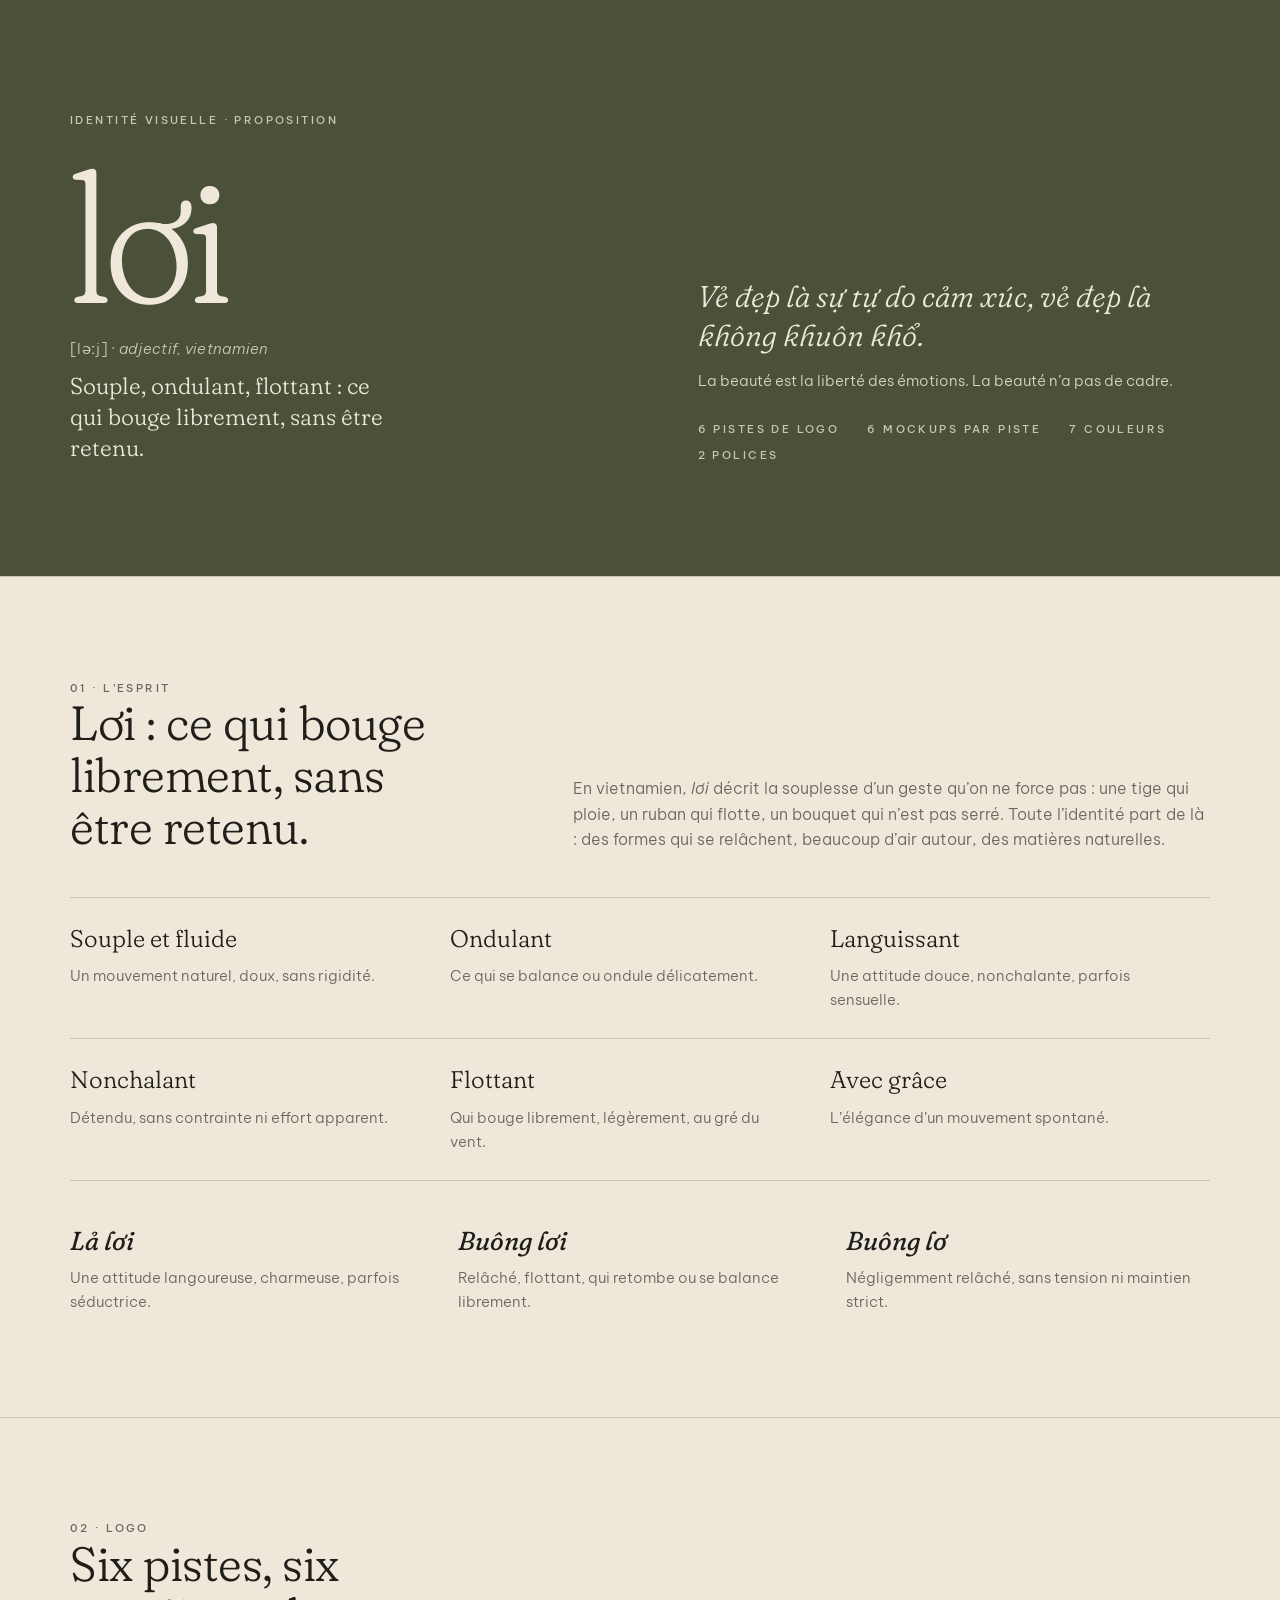
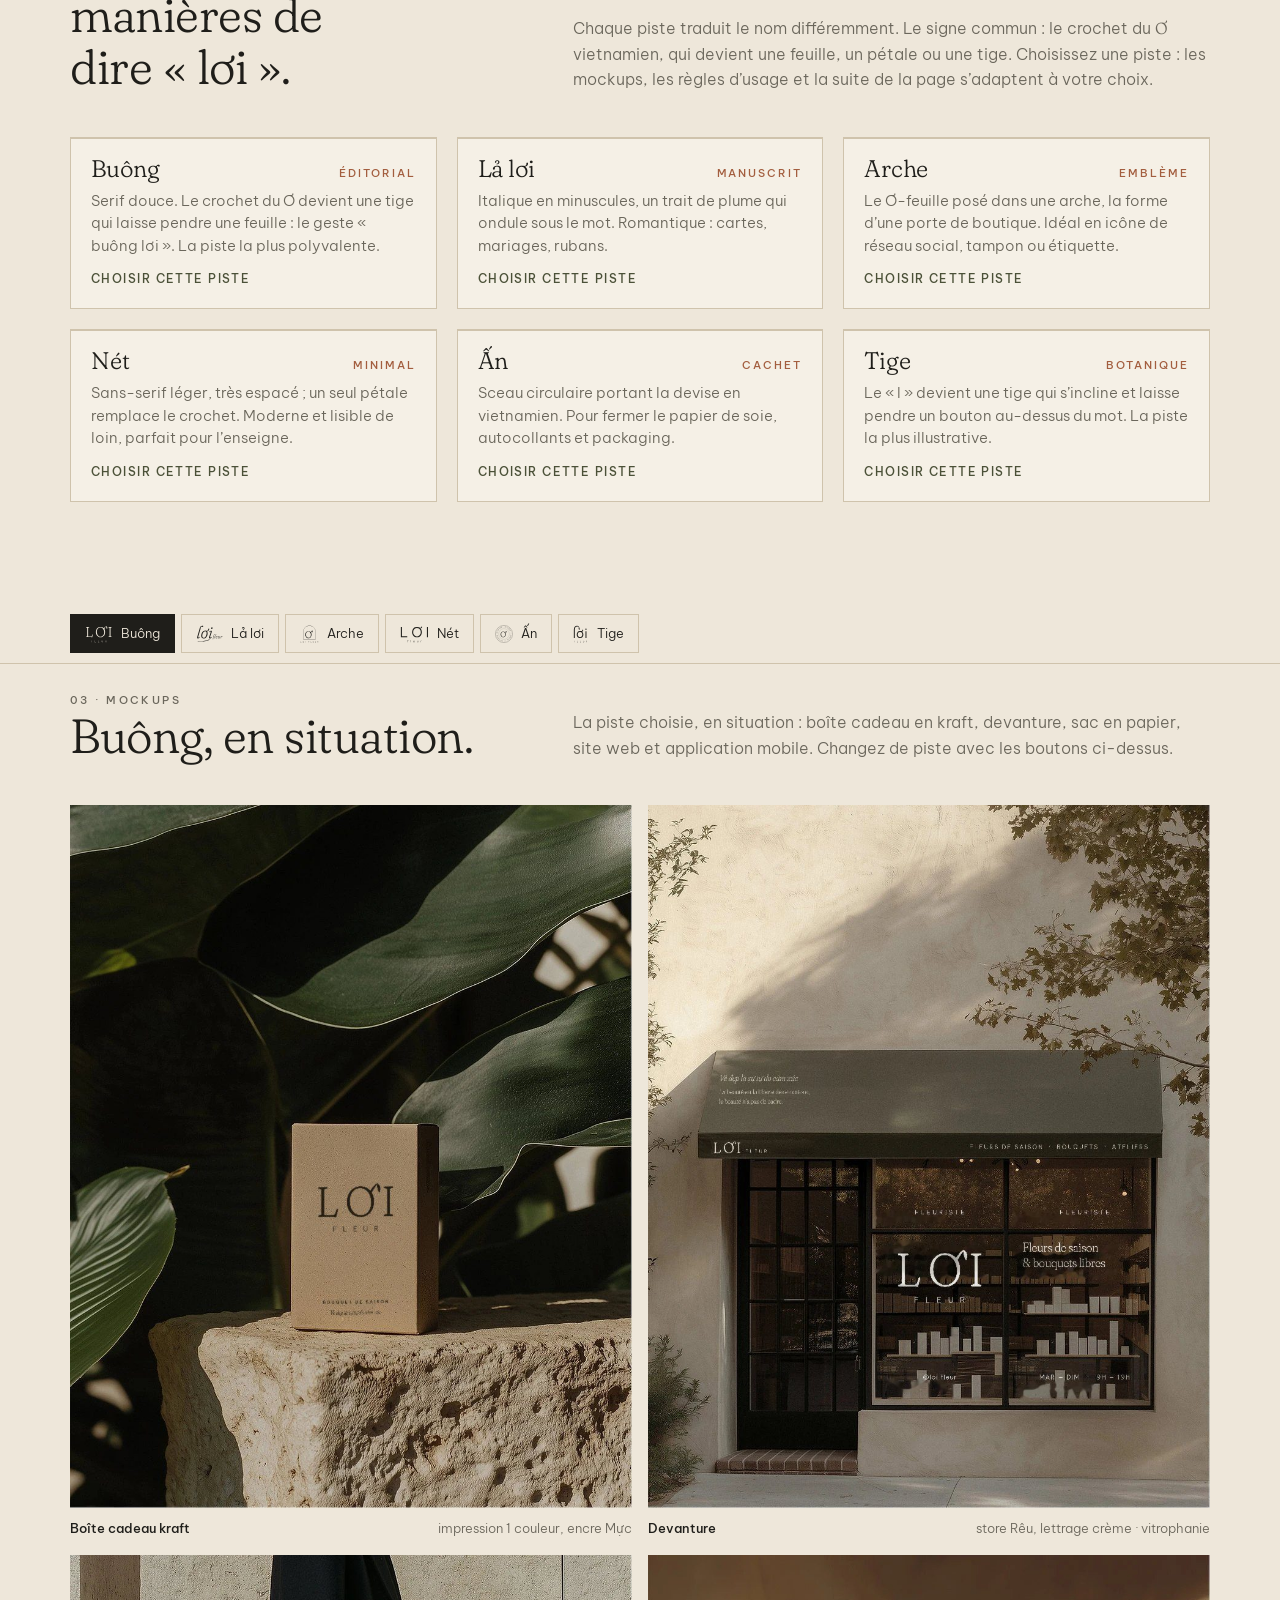
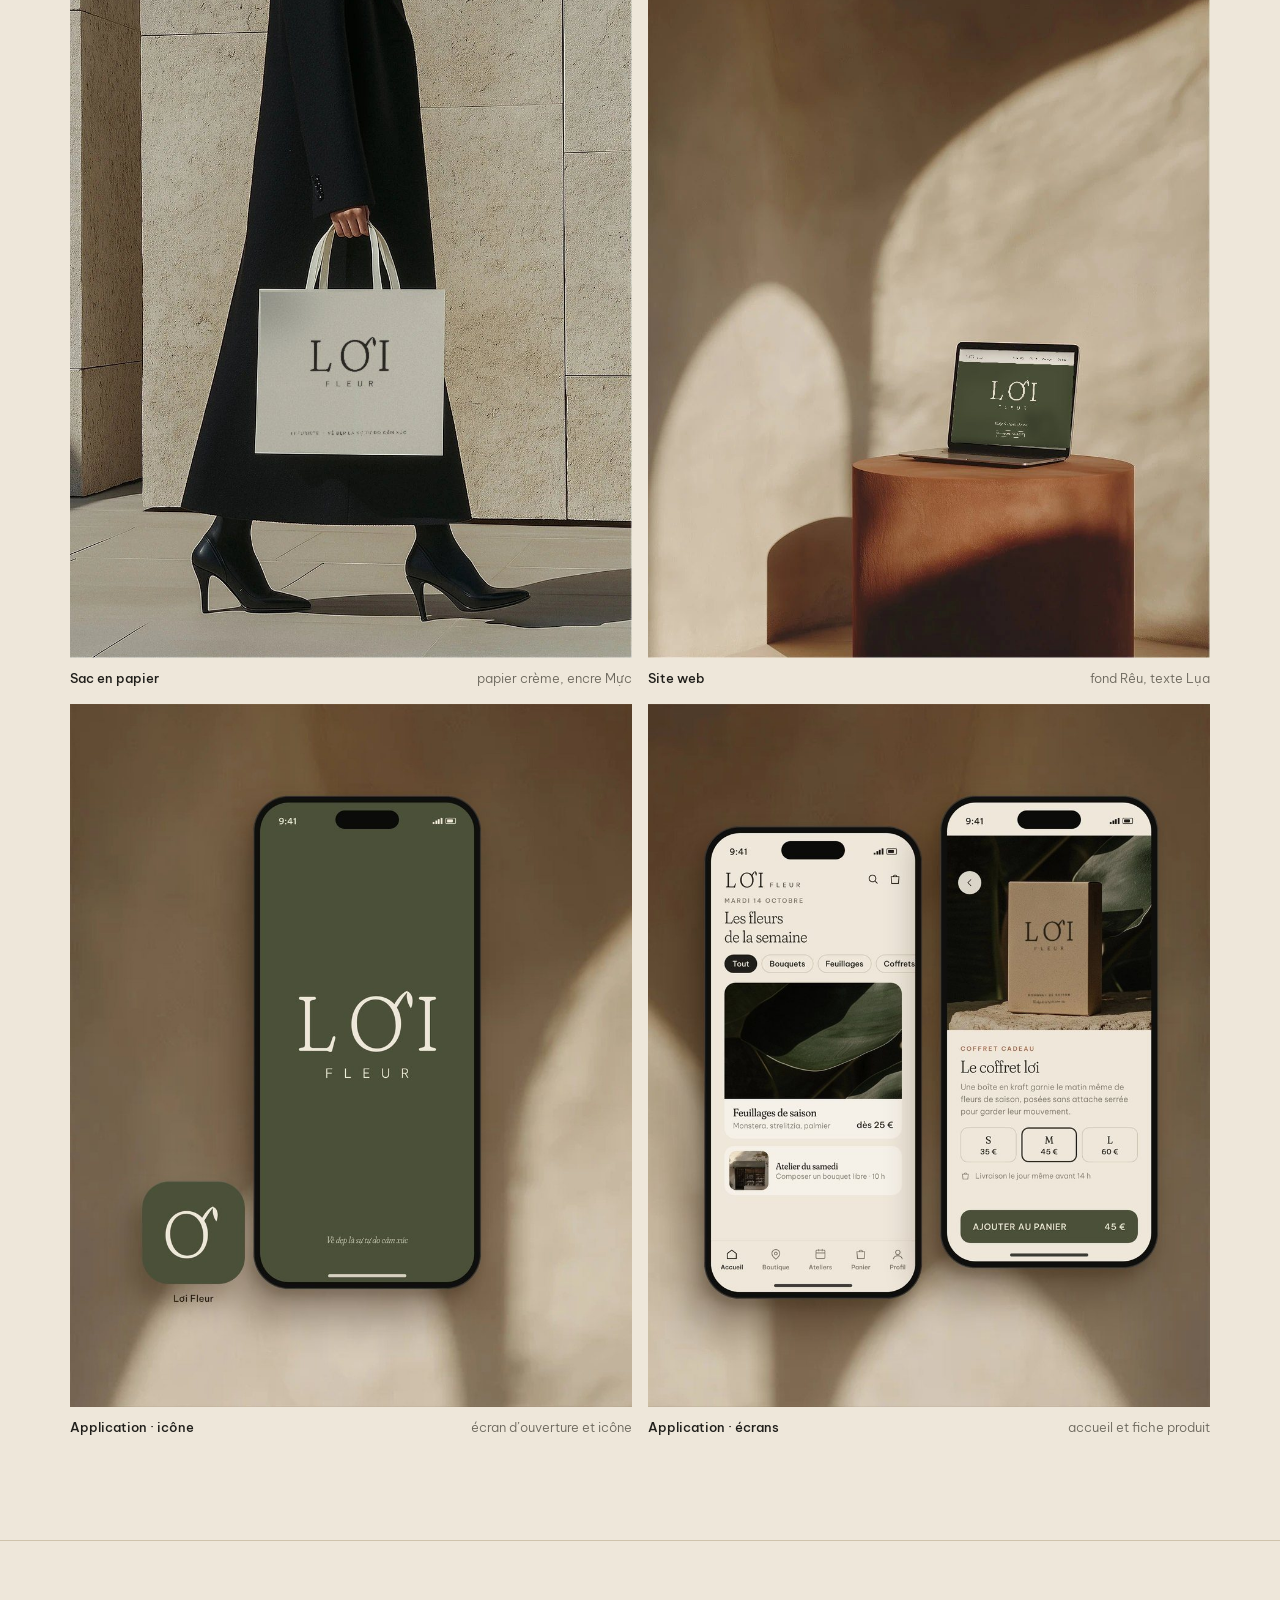
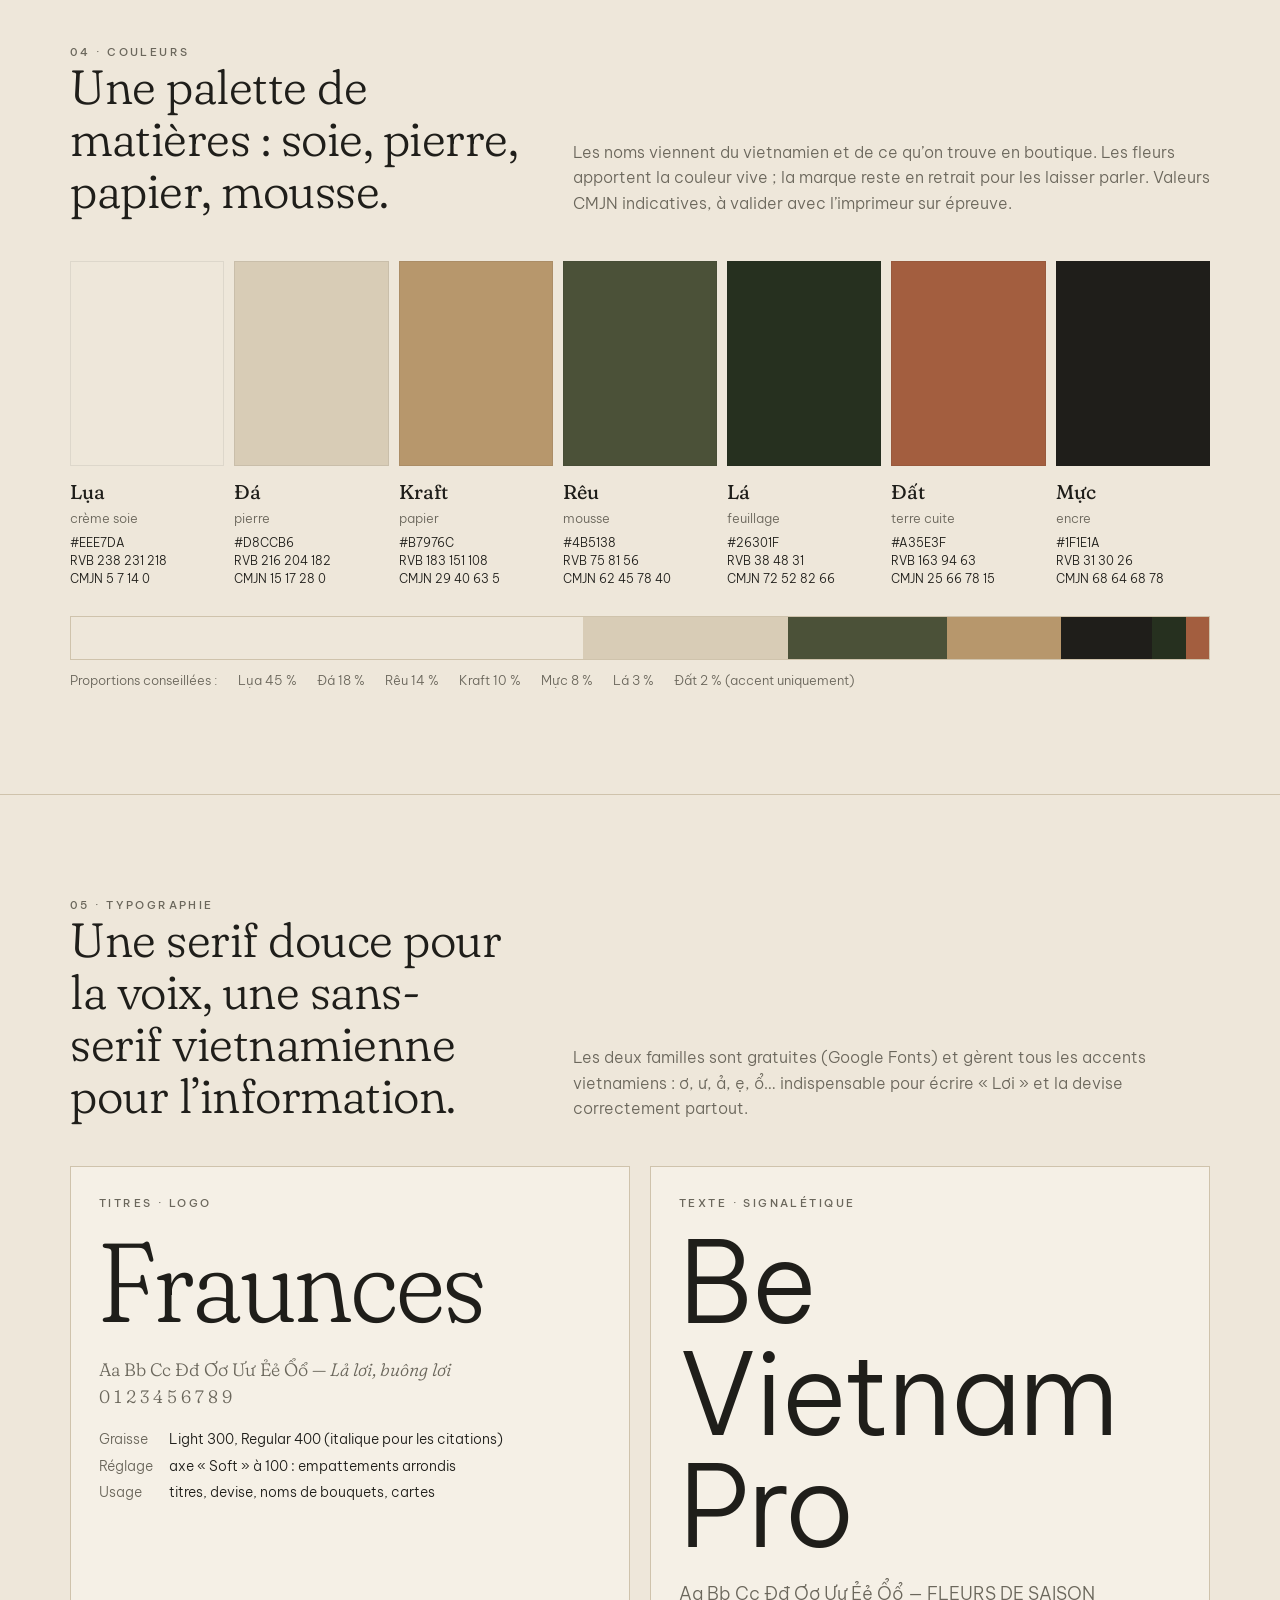
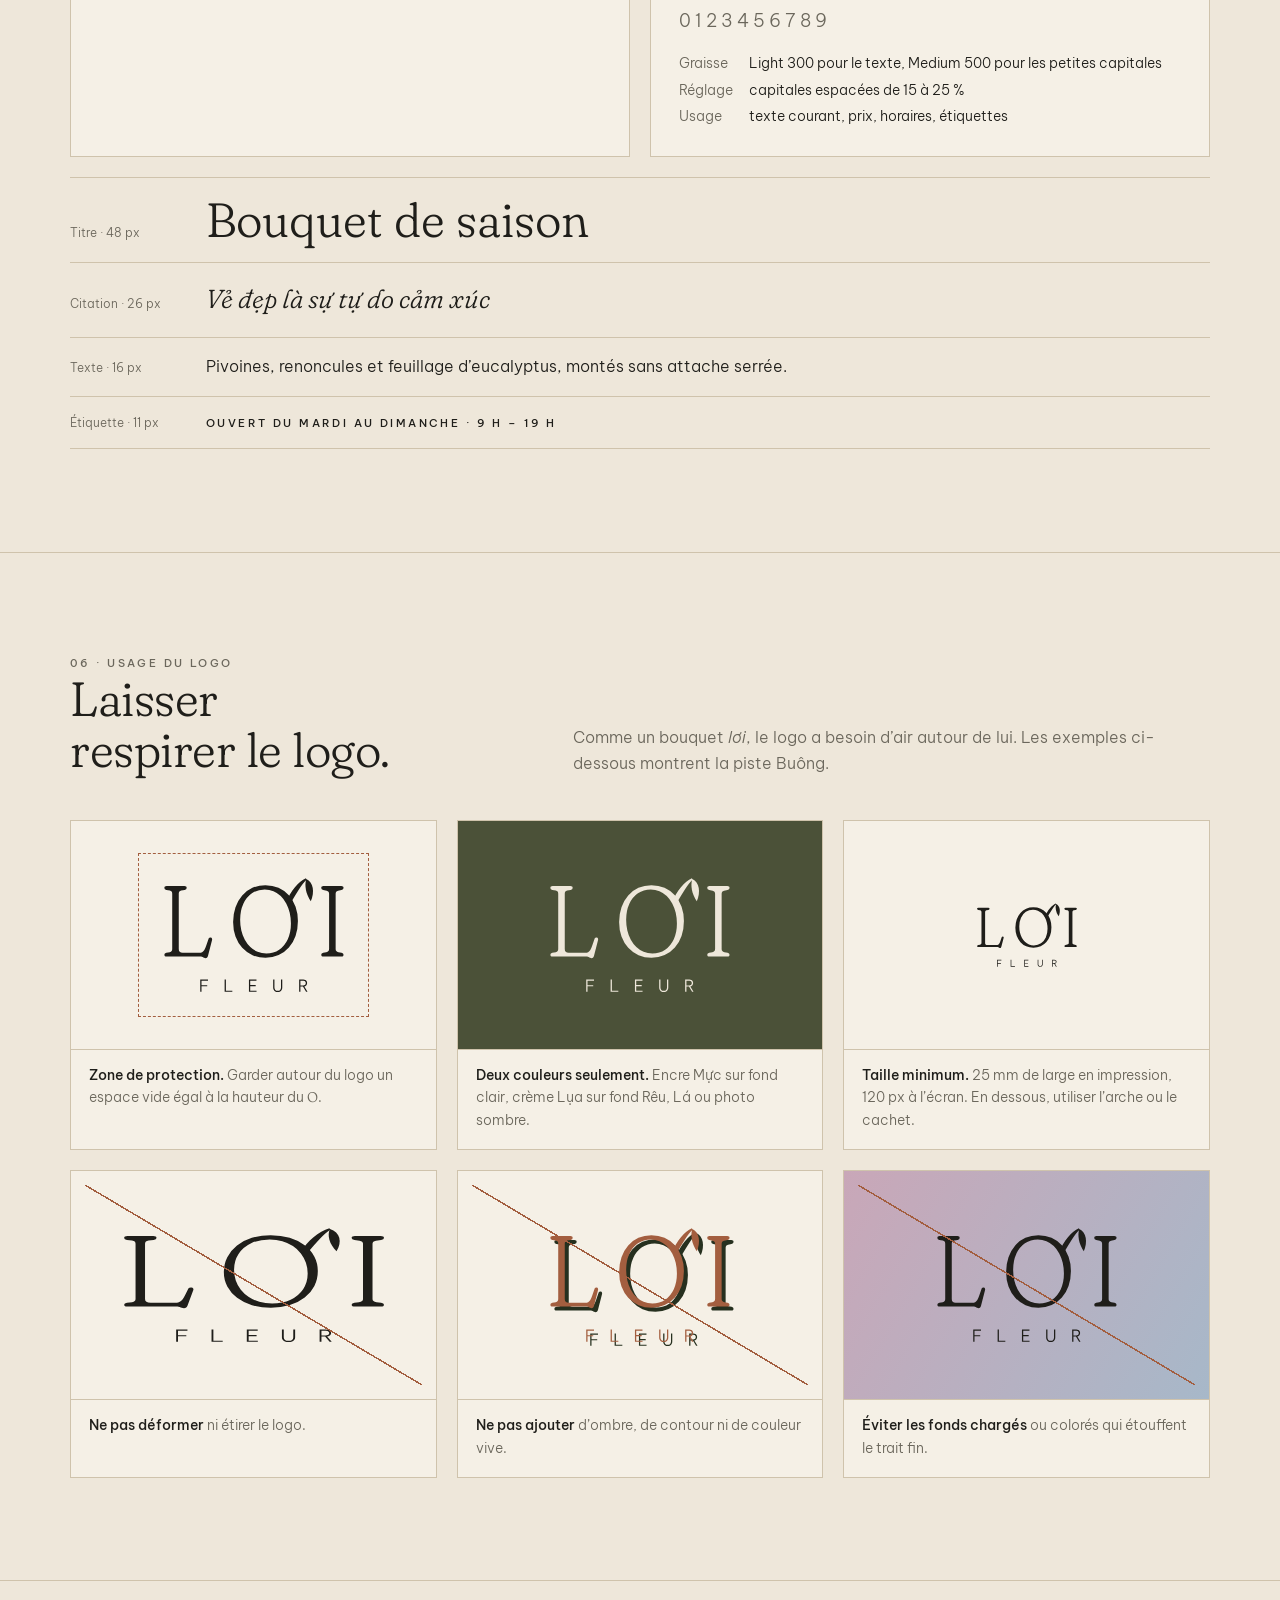
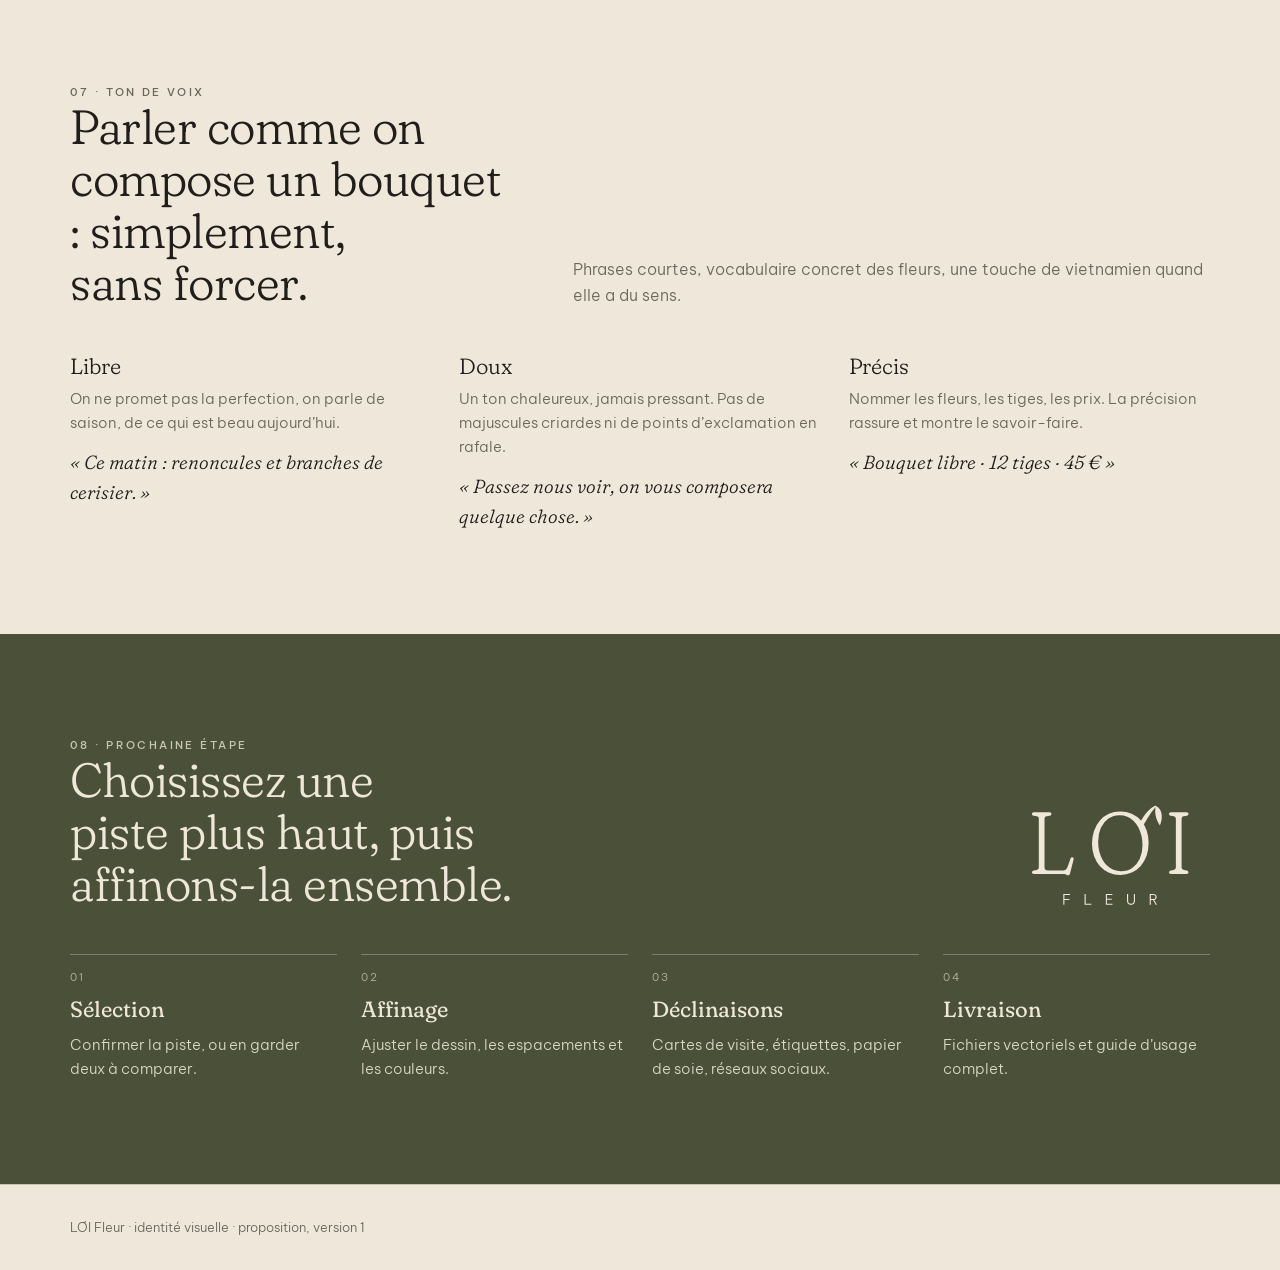
==== commit 8b00231e: "Add mobile app mockups per logo; let the client choose the logo - Two app mockups per concept (splas" ====
--- a/site/index.html
+++ b/site/index.html
@@ -51,6 +51,10 @@
 /* Couverture */
 .cover{background:var(--reu);color:var(--lua)}
 .cover .wrap{padding-block:clamp(48px,9vw,112px);display:grid;grid-template-columns:minmax(0,1.1fr) minmax(0,1fr);gap:40px 64px;align-items:end}
+.dict{margin-top:24px}
+.dict .word{font-family:var(--serif);font-variation-settings:"SOFT" 100;font-weight:300;font-size:clamp(96px,16vw,184px);line-height:.9;margin:0;letter-spacing:-.02em}
+.dict .pron{font-size:15px;letter-spacing:.02em;color:#C9C6AE;margin-top:18px}
+.dict .def{font-family:var(--serif);font-variation-settings:"SOFT" 100;font-size:clamp(19px,2vw,23px);line-height:1.35;margin-top:10px;max-width:24ch}
 .cover .mark{color:var(--lua);width:min(100%,520px)}
 .cover .mark svg{width:100%;height:auto;display:block}
 .cover .eyebrow{color:#C9C6AE}
@@ -87,7 +91,8 @@
 .logo-card .style{font-size:11px;letter-spacing:.18em;text-transform:uppercase;font-weight:500;color:var(--dat)}
 .logo-card p{font-size:14.5px;color:var(--muted);line-height:1.55}
 .logo-card .pick{font-size:12px;font-weight:500;letter-spacing:.12em;text-transform:uppercase;color:var(--reu);margin-top:6px}
-.logo-card[aria-pressed="true"] .pick::before{content:"● "}
+.logo-card[aria-pressed="true"] .pick{font-size:0}
+.logo-card[aria-pressed="true"] .pick::after{content:"● Piste choisie";font-size:12px}
 .reco{display:inline-block;font-size:10.5px;letter-spacing:.16em;text-transform:uppercase;font-weight:500;background:var(--reu);color:var(--lua);padding:3px 8px;vertical-align:middle;margin-left:8px}
 
 /* Déclinaisons couleur */
@@ -157,7 +162,7 @@
 @media (max-width:760px){.voice{grid-template-columns:minmax(0,1fr)}}
 .next{background:var(--reu);color:var(--lua);border-top:0}
 .next .eyebrow{color:#C9C6AE}
-.next-mark{width:110px;height:110px;color:var(--lua);justify-self:end}
+.next-mark{width:200px;height:110px;color:var(--lua);justify-self:end}
 .next-mark svg{width:100%;height:100%}
 .steps{list-style:none;margin:0;padding:0;display:grid;grid-template-columns:repeat(4,minmax(0,1fr));gap:24px;counter-reset:s}
 .steps li{counter-increment:s;border-top:1px solid rgba(238,231,218,.3);padding-top:14px;display:grid;gap:6px}
@@ -182,12 +187,16 @@
   <div class="wrap">
     <div>
       <p class="eyebrow">Identité visuelle · proposition</p>
-      <div class="mark" style="margin-top:28px"><svg viewBox="0 0 384 250" role="img" aria-label="LƠI Fleur"><use href="#m-buong"/></svg></div>
+      <div class="dict">
+        <p class="word">lơi</p>
+        <p class="pron">[ləːj] · <i>adjectif, vietnamien</i></p>
+        <p class="def">Souple, ondulant, flottant : ce qui bouge librement, sans être retenu.</p>
+      </div>
     </div>
     <div>
       <blockquote>Vẻ đẹp là sự tự do cảm xúc, vẻ đẹp là không khuôn khổ.
         <span>La beauté est la liberté des émotions. La beauté n’a pas de cadre.</span></blockquote>
-      <div class="cover-meta eyebrow"><span>6 pistes de logo</span><span>24 mockups</span><span>7 couleurs</span><span>2 polices</span></div>
+      <div class="cover-meta eyebrow"><span>6 pistes de logo</span><span>6 mockups par piste</span><span>7 couleurs</span><span>2 polices</span></div>
     </div>
   </div>
 </header>
@@ -219,9 +228,9 @@
   <div class="wrap">
     <div class="sec-head">
       <div><p class="eyebrow">02 · Logo</p><h2>Six pistes, six manières de dire « lơi ».</h2></div>
-      <p>Chaque piste traduit le nom différemment. Le signe commun : le crochet du <span class="serif">Ơ</span> vietnamien, qui devient une feuille, un pétale ou une tige. Cliquez sur une piste pour la voir sur les mockups plus bas.</p>
-    </div>
-    <div class="logos" id="logo-grid"><button class="logo-card" type="button" data-k="buong" aria-pressed="false"><div class="art wide"><svg viewBox="0 0 384 250" role="img" aria-label="Logo Buông"><use href="#m-buong"/></svg></div><div class="txt"><div class="row"><h3>Buông<span class=reco>Notre choix</span></h3><span class="style">Éditorial</span></div><p>Serif douce. Le crochet du Ơ devient une tige qui laisse pendre une feuille : le geste « buông lơi ». La piste la plus polyvalente.</p><span class="pick">Voir sur les mockups</span></div></button><button class="logo-card" type="button" data-k="laloi" aria-pressed="false"><div class="art wide"><svg viewBox="0 0 309 206" role="img" aria-label="Logo Lả lơi"><use href="#m-laloi"/></svg></div><div class="txt"><div class="row"><h3>Lả lơi</h3><span class="style">Manuscrit</span></div><p>Italique en minuscules, un trait de plume qui ondule sous le mot. Romantique : cartes, mariages, rubans.</p><span class="pick">Voir sur les mockups</span></div></button><button class="logo-card" type="button" data-k="arche" aria-pressed="false"><div class="art tall"><svg viewBox="0 0 346 330" role="img" aria-label="Logo Arche"><use href="#m-arche"/></svg></div><div class="txt"><div class="row"><h3>Arche</h3><span class="style">Emblème</span></div><p>Le Ơ-feuille posé dans une arche, la forme d’une porte de boutique. Idéal en icône de réseau social, tampon ou étiquette.</p><span class="pick">Voir sur les mockups</span></div></button><button class="logo-card" type="button" data-k="net" aria-pressed="false"><div class="art wide"><svg viewBox="0 0 436 262" role="img" aria-label="Logo Nét"><use href="#m-net"/></svg></div><div class="txt"><div class="row"><h3>Nét</h3><span class="style">Minimal</span></div><p>Sans-serif léger, très espacé ; un seul pétale remplace le crochet. Moderne et lisible de loin, parfait pour l’enseigne.</p><span class="pick">Voir sur les mockups</span></div></button><button class="logo-card" type="button" data-k="an" aria-pressed="false"><div class="art tall"><svg viewBox="0 0 248 248" role="img" aria-label="Logo Ấn"><use href="#m-an"/></svg></div><div class="txt"><div class="row"><h3>Ấn</h3><span class="style">Cachet</span></div><p>Sceau circulaire portant la devise en vietnamien. Pour fermer le papier de soie, autocollants et packaging.</p><span class="pick">Voir sur les mockups</span></div></button><button class="logo-card" type="button" data-k="tige" aria-pressed="false"><div class="art tall"><svg viewBox="0 0 239 280" role="img" aria-label="Logo Tige"><use href="#m-tige"/></svg></div><div class="txt"><div class="row"><h3>Tige</h3><span class="style">Botanique</span></div><p>Le « l » devient une tige qui s’incline et laisse pendre un bouton au-dessus du mot. La piste la plus illustrative.</p><span class="pick">Voir sur les mockups</span></div></button></div>
+      <p>Chaque piste traduit le nom différemment. Le signe commun : le crochet du <span class="serif">Ơ</span> vietnamien, qui devient une feuille, un pétale ou une tige. Choisissez une piste : les mockups, les règles d’usage et la suite de la page s’adaptent à votre choix.</p>
+    </div>
+    <div class="logos" id="logo-grid"><button class="logo-card" type="button" data-k="buong" aria-pressed="false"><div class="art wide"><svg viewBox="0 0 384 250" role="img" aria-label="Logo Buông"><use href="#m-buong"/></svg></div><div class="txt"><div class="row"><h3>Buông</h3><span class="style">Éditorial</span></div><p>Serif douce. Le crochet du Ơ devient une tige qui laisse pendre une feuille : le geste « buông lơi ». La piste la plus polyvalente.</p><span class="pick">Choisir cette piste</span></div></button><button class="logo-card" type="button" data-k="laloi" aria-pressed="false"><div class="art wide"><svg viewBox="0 0 309 206" role="img" aria-label="Logo Lả lơi"><use href="#m-laloi"/></svg></div><div class="txt"><div class="row"><h3>Lả lơi</h3><span class="style">Manuscrit</span></div><p>Italique en minuscules, un trait de plume qui ondule sous le mot. Romantique : cartes, mariages, rubans.</p><span class="pick">Choisir cette piste</span></div></button><button class="logo-card" type="button" data-k="arche" aria-pressed="false"><div class="art tall"><svg viewBox="0 0 346 330" role="img" aria-label="Logo Arche"><use href="#m-arche"/></svg></div><div class="txt"><div class="row"><h3>Arche</h3><span class="style">Emblème</span></div><p>Le Ơ-feuille posé dans une arche, la forme d’une porte de boutique. Idéal en icône de réseau social, tampon ou étiquette.</p><span class="pick">Choisir cette piste</span></div></button><button class="logo-card" type="button" data-k="net" aria-pressed="false"><div class="art wide"><svg viewBox="0 0 436 262" role="img" aria-label="Logo Nét"><use href="#m-net"/></svg></div><div class="txt"><div class="row"><h3>Nét</h3><span class="style">Minimal</span></div><p>Sans-serif léger, très espacé ; un seul pétale remplace le crochet. Moderne et lisible de loin, parfait pour l’enseigne.</p><span class="pick">Choisir cette piste</span></div></button><button class="logo-card" type="button" data-k="an" aria-pressed="false"><div class="art tall"><svg viewBox="0 0 248 248" role="img" aria-label="Logo Ấn"><use href="#m-an"/></svg></div><div class="txt"><div class="row"><h3>Ấn</h3><span class="style">Cachet</span></div><p>Sceau circulaire portant la devise en vietnamien. Pour fermer le papier de soie, autocollants et packaging.</p><span class="pick">Choisir cette piste</span></div></button><button class="logo-card" type="button" data-k="tige" aria-pressed="false"><div class="art tall"><svg viewBox="0 0 239 280" role="img" aria-label="Logo Tige"><use href="#m-tige"/></svg></div><div class="txt"><div class="row"><h3>Tige</h3><span class="style">Botanique</span></div><p>Le « l » devient une tige qui s’incline et laisse pendre un bouton au-dessus du mot. La piste la plus illustrative.</p><span class="pick">Choisir cette piste</span></div></button></div>
   </div>
 </section>
 
@@ -230,13 +239,15 @@
   <div class="wrap">
     <div class="sec-head">
       <div><p class="eyebrow">03 · Mockups</p><h2 id="mock-title">Buông, en situation.</h2></div>
-      <p>La piste choisie, en situation : boîte cadeau en kraft imprimée à l’encre, store en toile mousse et vitrophanie blanche, sac en papier, site web. Changez de piste avec les boutons ci-dessus.</p>
+      <p>La piste choisie, en situation : boîte cadeau en kraft, devanture, sac en papier, site web et application mobile. Changez de piste avec les boutons ci-dessus.</p>
     </div>
     <div class="mocks">
       <figure><img id="mk-boite" alt="Boîte cadeau en kraft posée sur une pierre, logo imprimé" width="919" height="1149" src="mockups/buong-boite.jpg"><figcaption><b>Boîte cadeau kraft</b><span>impression 1 couleur, encre Mực</span></figcaption></figure>
       <figure><img id="mk-devanture" alt="Devanture de la boutique avec store vert mousse et vitrine" width="919" height="1149" src="mockups/buong-devanture.jpg"><figcaption><b>Devanture</b><span>store Rêu, lettrage crème · vitrophanie</span></figcaption></figure>
       <figure><img id="mk-sac" alt="Sac en papier crème porté à la main, logo imprimé" width="919" height="1149" src="mockups/buong-sac.jpg"><figcaption><b>Sac en papier</b><span>papier crème, encre Mực</span></figcaption></figure>
       <figure><img id="mk-ecran" alt="Ordinateur portable affichant le site de la boutique" width="919" height="1149" src="mockups/buong-ecran.jpg"><figcaption><b>Site web</b><span>fond Rêu, texte Lụa</span></figcaption></figure>
+      <figure><img id="mk-appli" alt="Téléphone affichant l’écran d’ouverture de l’application, avec son icône" width="919" height="1149" src="mockups/buong-appli.jpg"><figcaption><b>Application · icône</b><span>écran d’ouverture et icône</span></figcaption></figure>
+      <figure><img id="mk-appli-ecrans" alt="Deux téléphones affichant l’accueil et une fiche produit de l’application" width="919" height="1149" src="mockups/buong-appli-ecrans.jpg"><figcaption><b>Application · écrans</b><span>accueil et fiche produit</span></figcaption></figure>
     </div>
   </div>
 </section>
@@ -288,15 +299,15 @@
   <div class="wrap">
     <div class="sec-head">
       <div><p class="eyebrow">06 · Usage du logo</p><h2>Laisser respirer le logo.</h2></div>
-      <p>Comme un bouquet <em>lơi</em>, le logo a besoin d’air autour de lui. Ces règles valent pour toutes les pistes.</p>
+      <p>Comme un bouquet <em>lơi</em>, le logo a besoin d’air autour de lui. Les exemples ci-dessous montrent la piste <span class="sel-name">Buông</span>.</p>
     </div>
     <div class="rules">
-      <div class="card"><div class="demo"><svg class="clear" viewBox="0 0 384 250"><use href="#m-buong"/></svg></div><p><b>Zone de protection.</b> Garder autour du logo un espace vide égal à la hauteur du <span class="serif">O</span>.</p></div>
-      <div class="card"><div class="demo" style="background:var(--reu);color:var(--lua)"><svg viewBox="0 0 384 250"><use href="#m-buong"/></svg></div><p><b>Deux couleurs seulement.</b> Encre Mực sur fond clair, crème Lụa sur fond Rêu, Lá ou photo sombre.</p></div>
-      <div class="card"><div class="demo"><svg viewBox="0 0 384 250" style="max-width:34%"><use href="#m-buong"/></svg></div><p><b>Taille minimum.</b> 25 mm de large en impression, 120 px à l’écran. En dessous, utiliser l’arche ou le cachet.</p></div>
-      <div class="card"><div class="demo no"><svg viewBox="0 0 384 250" style="transform:scaleX(1.45)"><use href="#m-buong"/></svg></div><p><b>Ne pas déformer</b> ni étirer le logo.</p></div>
-      <div class="card"><div class="demo no" style="color:var(--dat)"><svg viewBox="0 0 384 250" style="filter:drop-shadow(4px 4px 0 #26301F)"><use href="#m-buong"/></svg></div><p><b>Ne pas ajouter</b> d’ombre, de contour ni de couleur vive.</p></div>
-      <div class="card"><div class="demo no" style="background:linear-gradient(120deg,#c9a7b8,#a7b8c9)"><svg viewBox="0 0 384 250"><use href="#m-buong"/></svg></div><p><b>Éviter les fonds chargés</b> ou colorés qui étouffent le trait fin.</p></div>
+      <div class="card"><div class="demo"><svg class="clear sel" viewBox="0 0 384 250"><use href="#m-buong"/></svg></div><p><b>Zone de protection.</b> Garder autour du logo un espace vide égal à la hauteur du <span class="serif">O</span>.</p></div>
+      <div class="card"><div class="demo" style="background:var(--reu);color:var(--lua)"><svg class="sel" viewBox="0 0 384 250"><use href="#m-buong"/></svg></div><p><b>Deux couleurs seulement.</b> Encre Mực sur fond clair, crème Lụa sur fond Rêu, Lá ou photo sombre.</p></div>
+      <div class="card"><div class="demo"><svg class="sel" viewBox="0 0 384 250" style="max-width:34%"><use href="#m-buong"/></svg></div><p><b>Taille minimum.</b> 25 mm de large en impression, 120 px à l’écran. En dessous, utiliser l’arche ou le cachet.</p></div>
+      <div class="card"><div class="demo no"><svg class="sel" viewBox="0 0 384 250" style="transform:scaleX(1.45)"><use href="#m-buong"/></svg></div><p><b>Ne pas déformer</b> ni étirer le logo.</p></div>
+      <div class="card"><div class="demo no" style="color:var(--dat)"><svg class="sel" viewBox="0 0 384 250" style="filter:drop-shadow(4px 4px 0 #26301F)"><use href="#m-buong"/></svg></div><p><b>Ne pas ajouter</b> d’ombre, de contour ni de couleur vive.</p></div>
+      <div class="card"><div class="demo no" style="background:linear-gradient(120deg,#c9a7b8,#a7b8c9)"><svg class="sel" viewBox="0 0 384 250"><use href="#m-buong"/></svg></div><p><b>Éviter les fonds chargés</b> ou colorés qui étouffent le trait fin.</p></div>
     </div>
   </div>
 </section>
@@ -318,11 +329,11 @@
 <section id="suite" class="next">
   <div class="wrap">
     <div class="sec-head">
-      <div><p class="eyebrow">08 · Prochaine étape</p><h2>Choisir une piste, puis l’affiner ensemble.</h2></div>
-      <div class="next-mark"><svg viewBox="0 0 248 248" aria-hidden="true"><use href="#m-an"/></svg></div>
+      <div><p class="eyebrow">08 · Prochaine étape</p><h2 id="choice-line">Choisissez une piste plus haut, puis affinons-la ensemble.</h2></div>
+      <div class="next-mark"><svg class="sel" viewBox="0 0 384 250" aria-hidden="true"><use href="#m-buong"/></svg></div>
     </div>
     <ol class="steps">
-      <li><b>Sélection</b><span>Retenir une ou deux pistes parmi les six.</span></li>
+      <li><b>Sélection</b><span>Confirmer la piste, ou en garder deux à comparer.</span></li>
       <li><b>Affinage</b><span>Ajuster le dessin, les espacements et les couleurs.</span></li>
       <li><b>Déclinaisons</b><span>Cartes de visite, étiquettes, papier de soie, réseaux sociaux.</span></li>
       <li><b>Livraison</b><span>Fichiers vectoriels et guide d’usage complet.</span></li>
@@ -335,20 +346,29 @@
 <script>
 (function(){
   var NAMES={"buong": "Buông", "laloi": "Lả lơi", "arche": "Arche", "net": "Nét", "an": "Ấn", "tige": "Tige"};
-  var shots=['boite','devanture','sac','ecran'];
-  function select(k){
+  var VB={"buong": "0 0 384 250", "laloi": "0 0 309 206", "arche": "0 0 346 330", "net": "0 0 436 262", "an": "0 0 248 248", "tige": "0 0 239 280"};
+  var shots=['boite','devanture','sac','ecran','appli','appli-ecrans'];
+  var chosen=false;
+  function select(k,explicit){
     if(!NAMES[k]) return;
+    if(explicit) chosen=true;
     shots.forEach(function(s){var im=document.getElementById('mk-'+s); if(im) im.src='mockups/'+k+'-'+s+'.jpg';});
-    document.querySelectorAll('[data-k]').forEach(function(b){b.setAttribute('aria-pressed', b.getAttribute('data-k')===k?'true':'false');});
+    document.querySelectorAll('.chip[data-k]').forEach(function(b){b.setAttribute('aria-pressed', b.getAttribute('data-k')===k?'true':'false');});
+    document.querySelectorAll('.logo-card[data-k]').forEach(function(b){b.setAttribute('aria-pressed', chosen&&b.getAttribute('data-k')===k?'true':'false');});
     document.getElementById('mock-title').textContent=NAMES[k]+', en situation.';
-    try{localStorage.setItem('loi-logo',k);}catch(e){}
+    document.querySelectorAll('svg.sel').forEach(function(sv){sv.setAttribute('viewBox',VB[k]);sv.querySelector('use').setAttribute('href','#m-'+k);});
+    document.querySelectorAll('.sel-name').forEach(function(e){e.textContent=NAMES[k];});
+    if(chosen){
+      document.getElementById('choice-line').textContent='Piste retenue : '+NAMES[k]+'. Il reste à l’affiner ensemble.';
+      try{localStorage.setItem('loi-logo',k);}catch(e){}
+    }
   }
   document.querySelectorAll('[data-k]').forEach(function(b){
-    b.addEventListener('click',function(){select(b.getAttribute('data-k')); if(b.classList.contains('logo-card')) document.getElementById('mockups').scrollIntoView({behavior:matchMedia('(prefers-reduced-motion: reduce)').matches?'auto':'smooth'});});
+    b.addEventListener('click',function(){select(b.getAttribute('data-k'),true); if(b.classList.contains('logo-card')) document.getElementById('mockups').scrollIntoView({behavior:matchMedia('(prefers-reduced-motion: reduce)').matches?'auto':'smooth'});});
   });
-  var start=(location.hash||'').slice(1);
-  if(!NAMES[start]){try{start=localStorage.getItem('loi-logo')||'buong';}catch(e){start='buong';}}
-  select(NAMES[start]?start:'buong');
+  var start=(location.hash||'').slice(1), saved=null;
+  try{saved=localStorage.getItem('loi-logo');}catch(e){}
+  if(NAMES[start]) select(start,true); else if(NAMES[saved]) select(saved,true); else select('buong',false);
   // preload the other mockups once the page is idle
   setTimeout(function(){Object.keys(NAMES).forEach(function(k){shots.forEach(function(s){var i=new Image(); i.src='mockups/'+k+'-'+s+'.jpg';});});},1500);
 })();
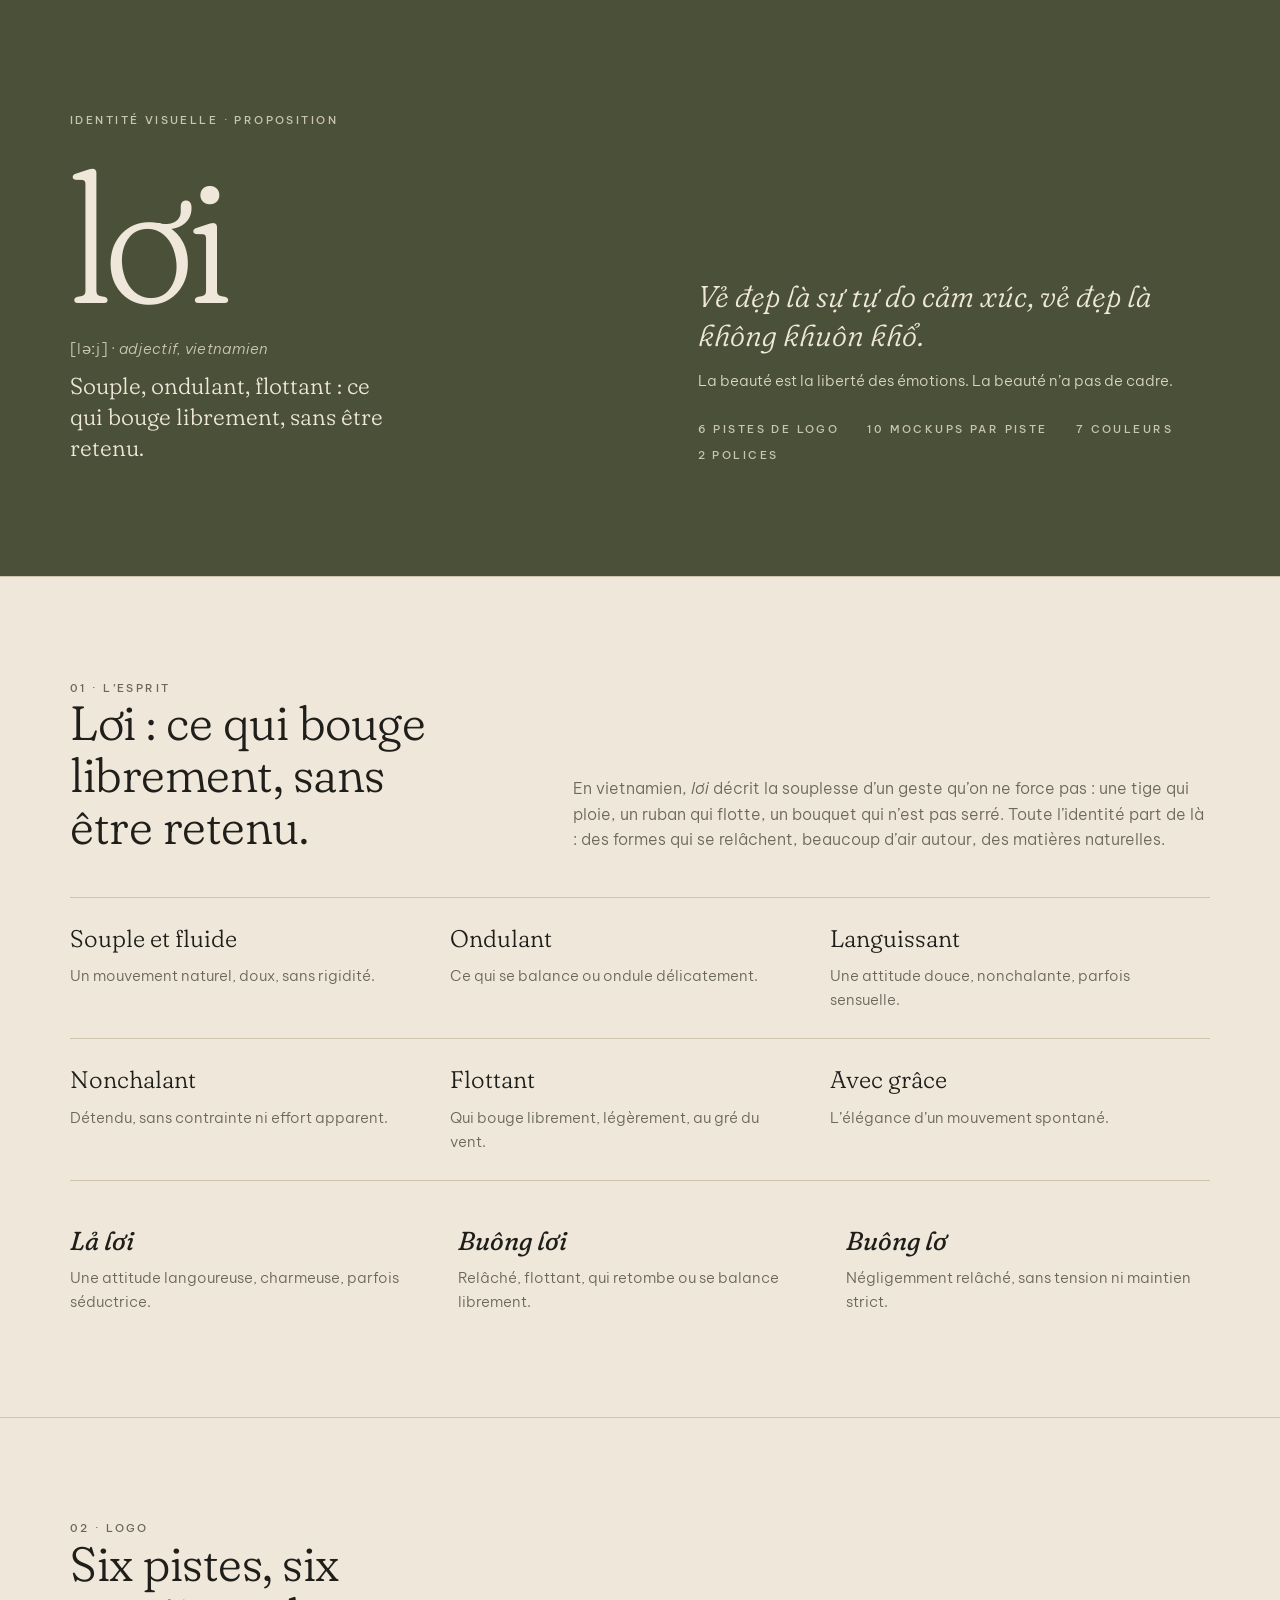
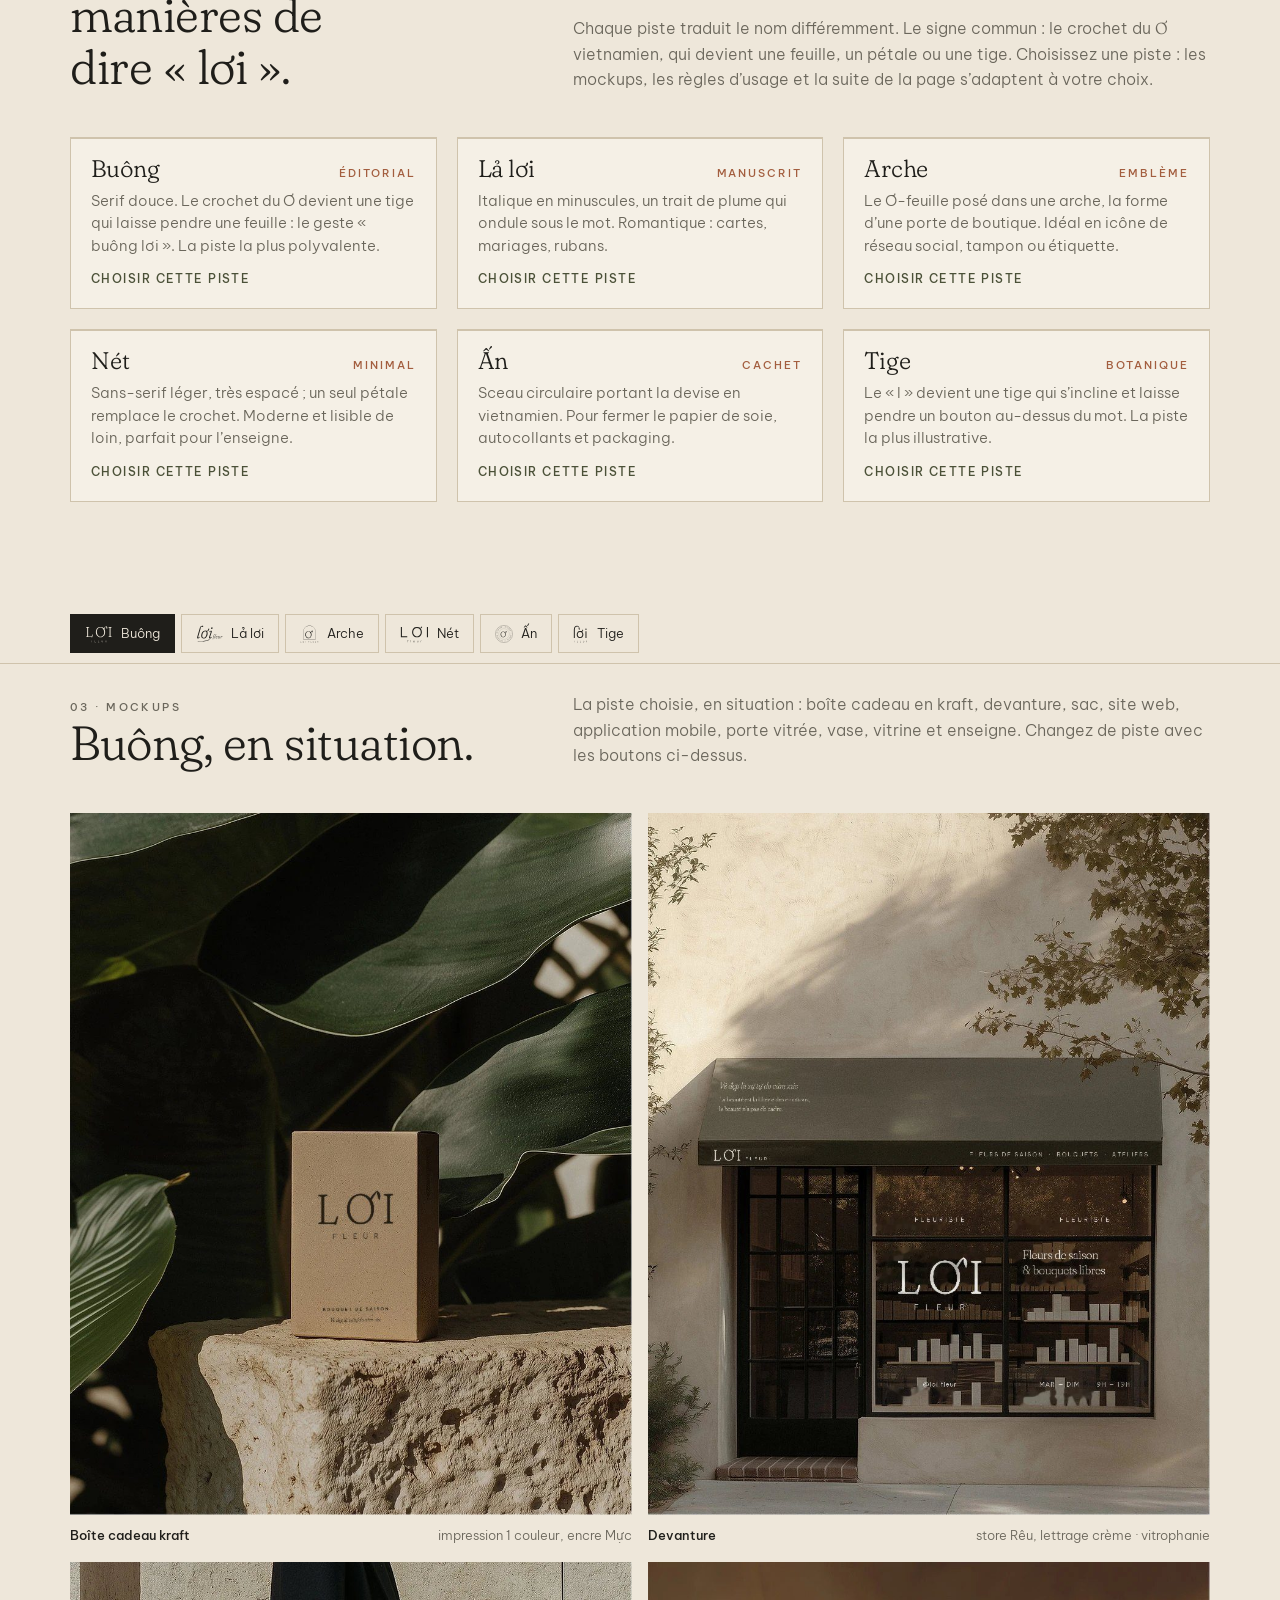
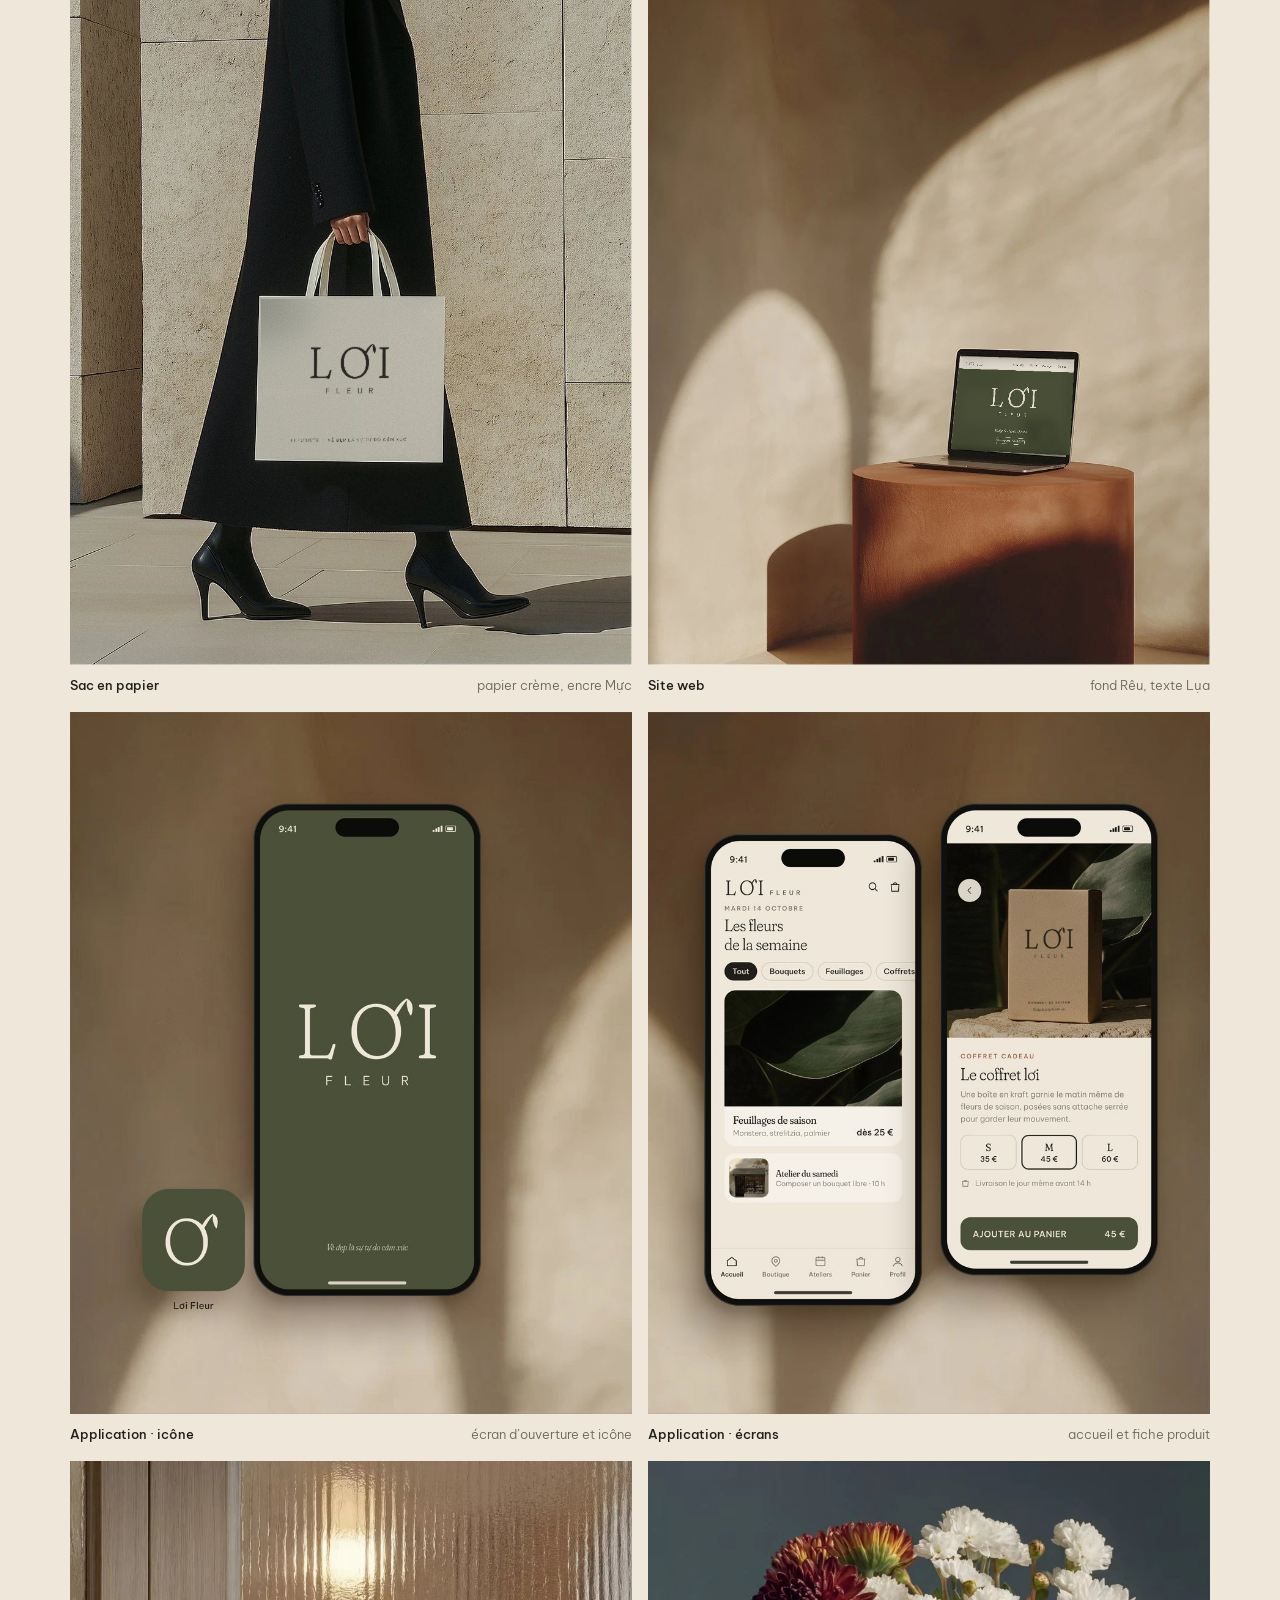
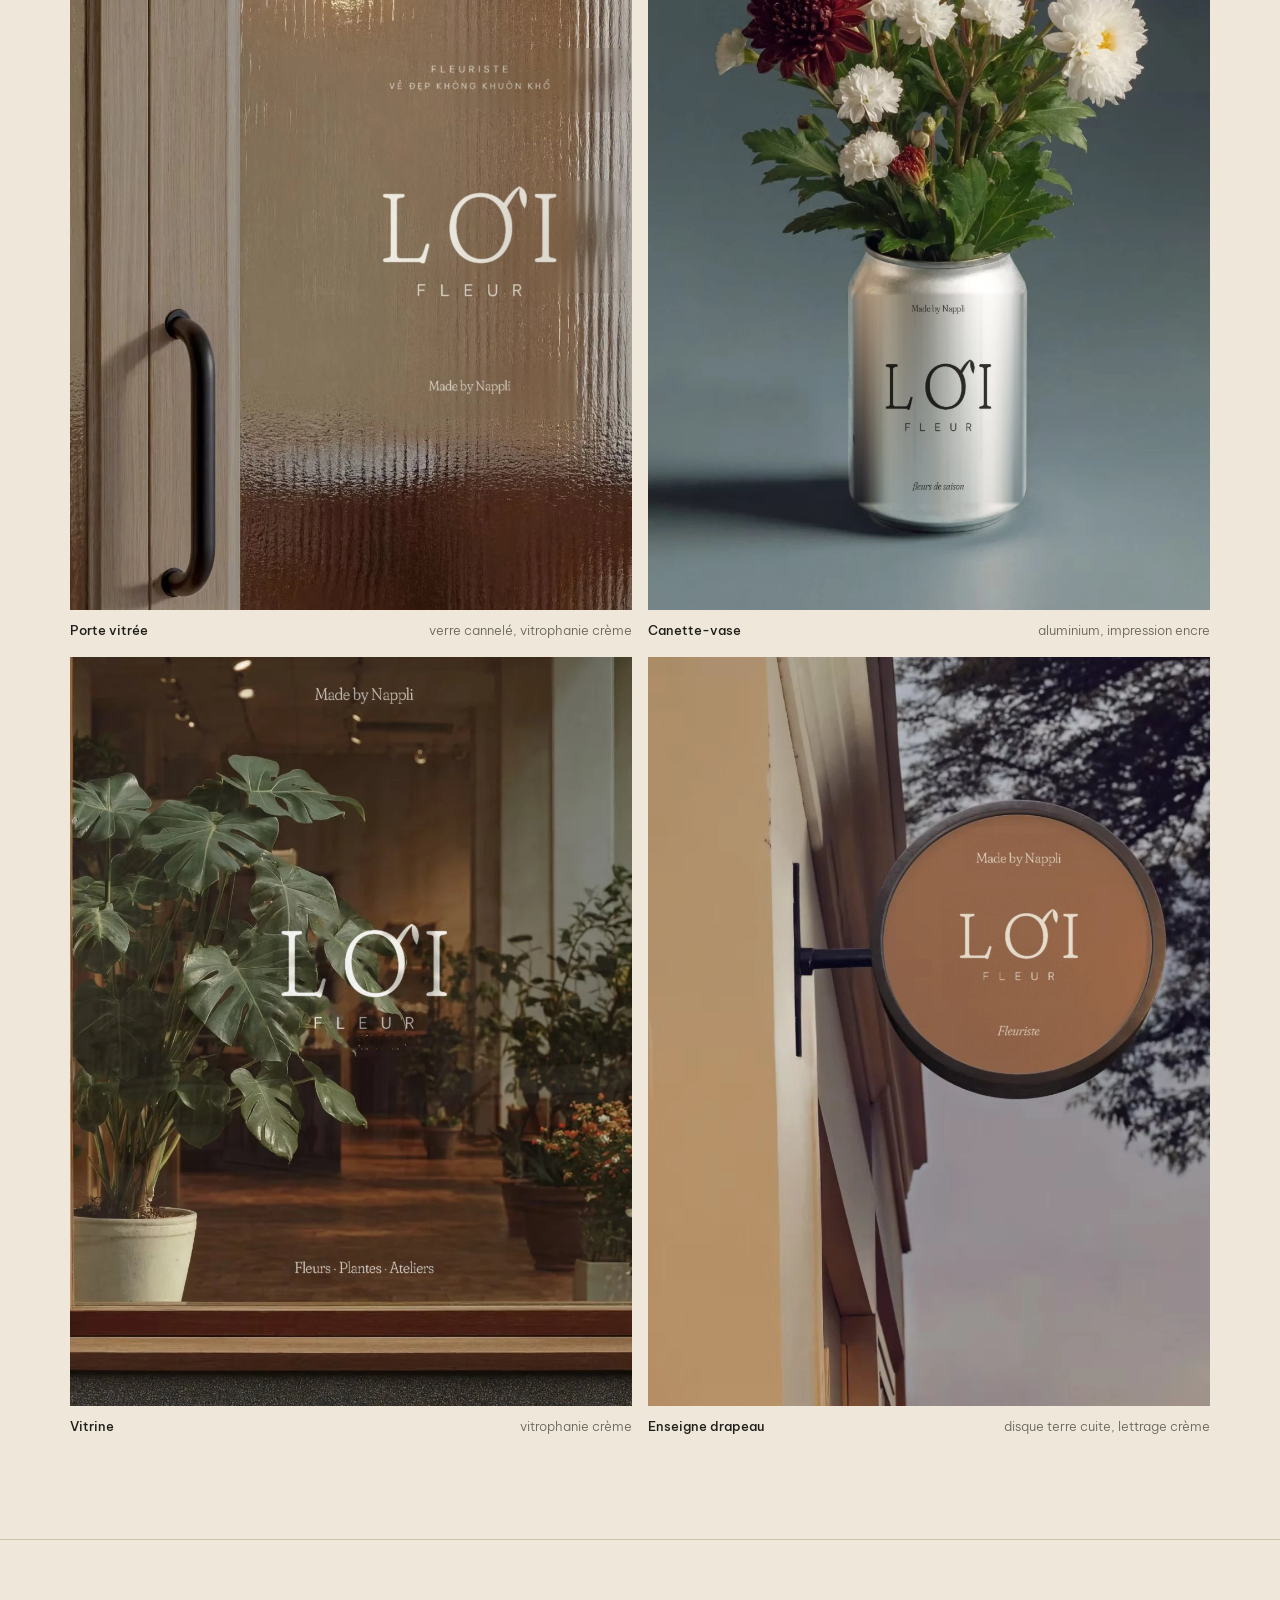
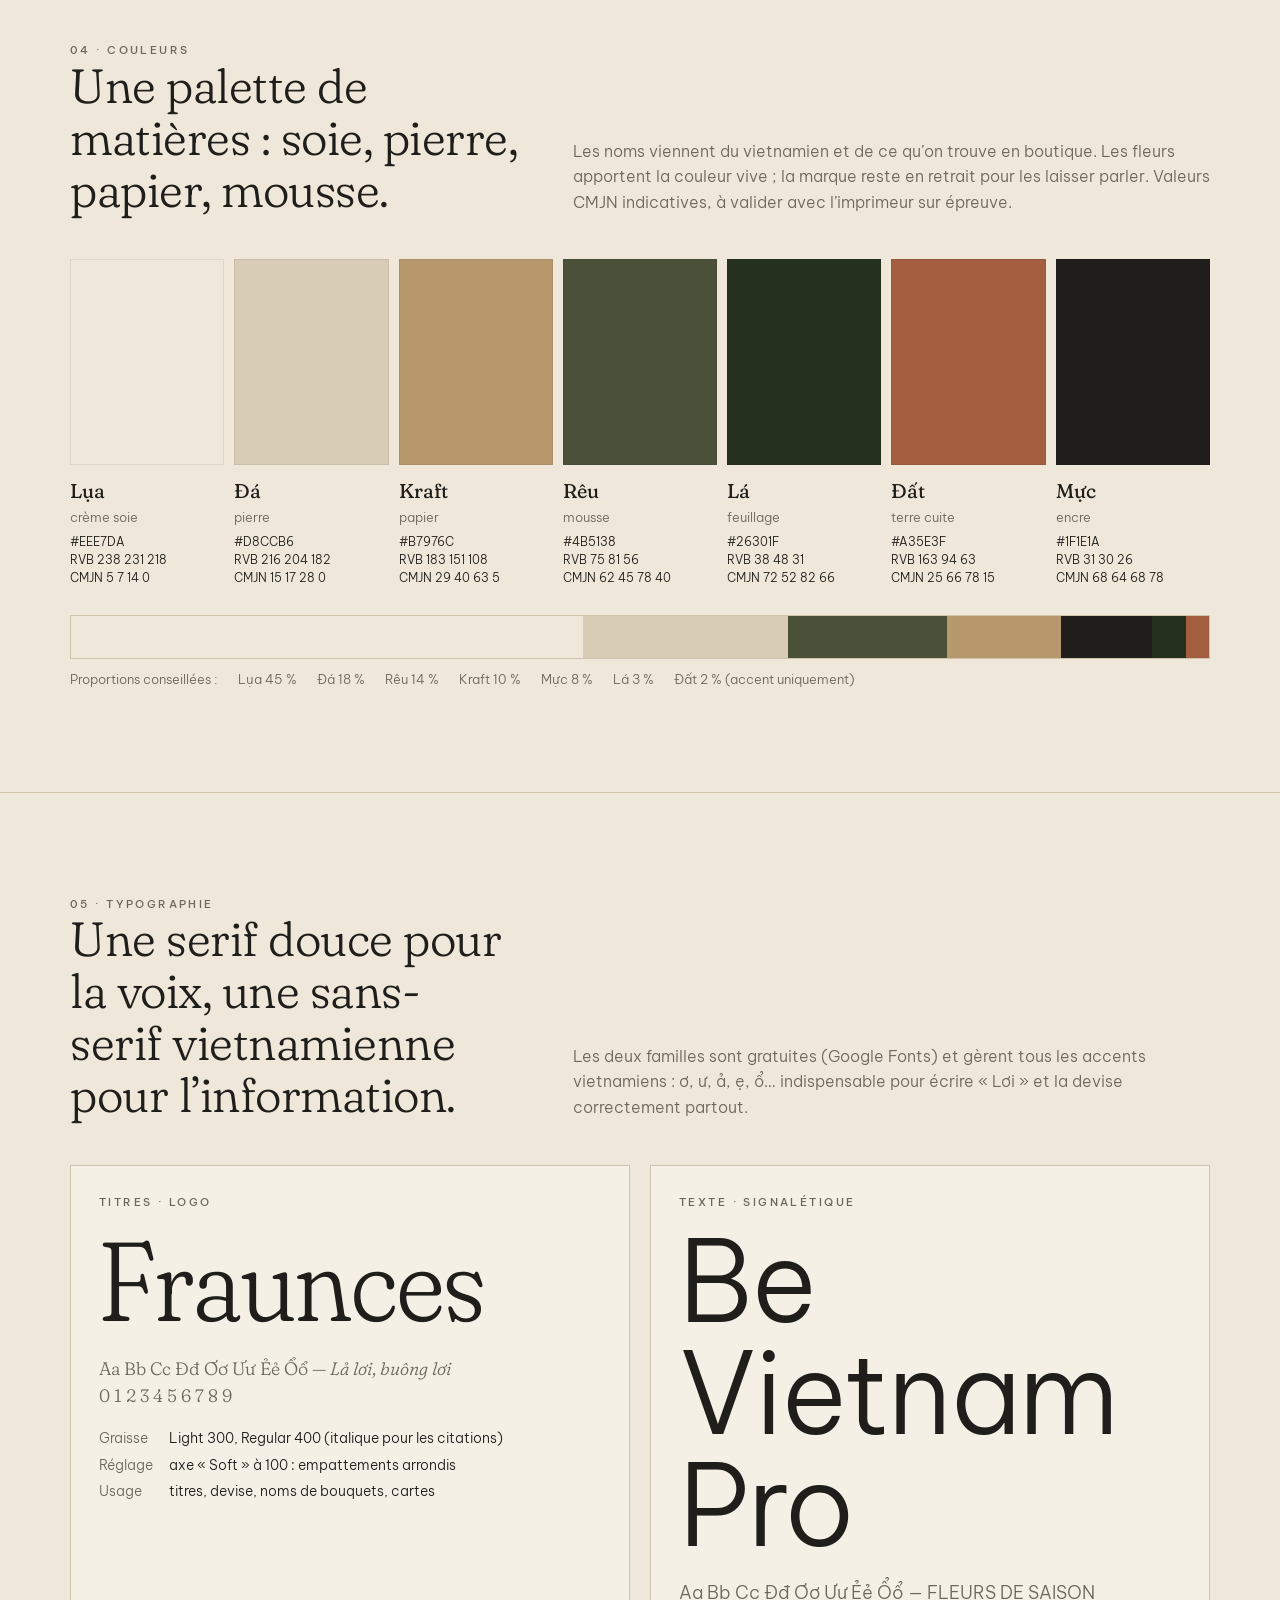
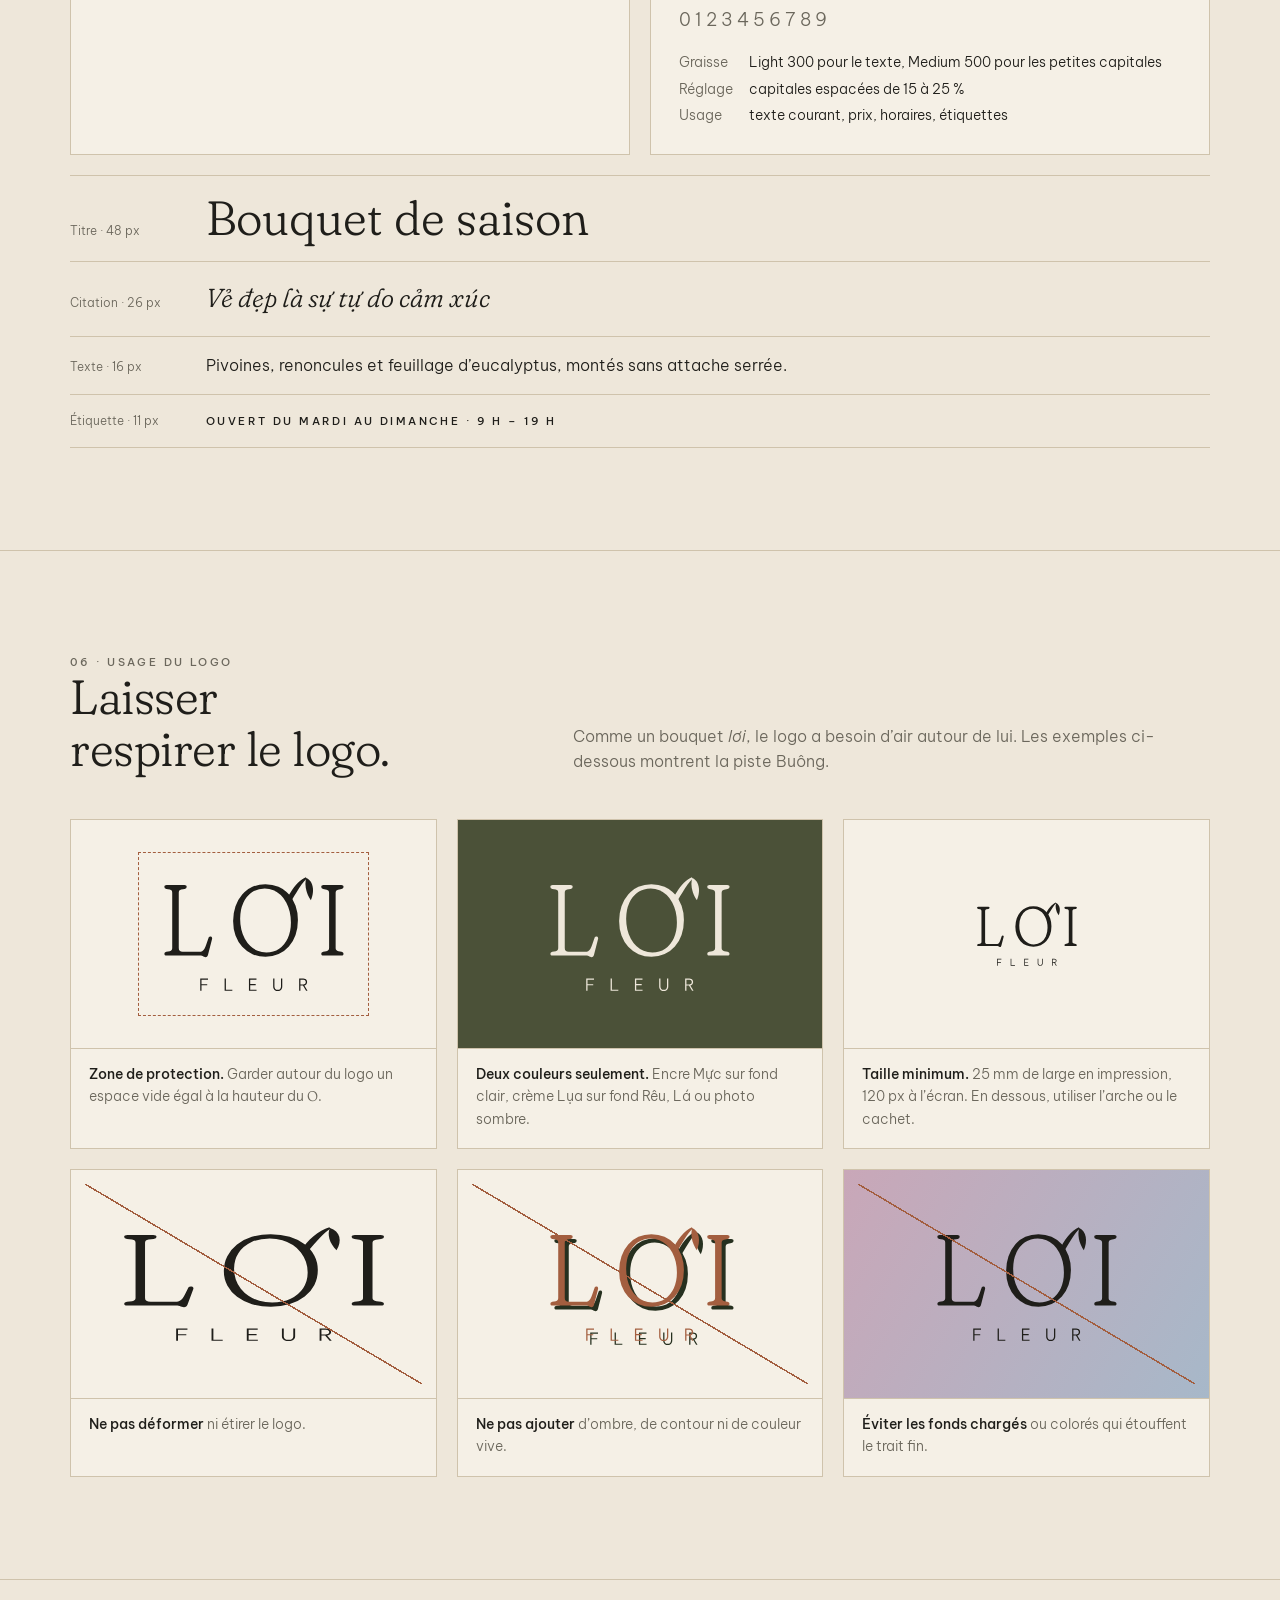
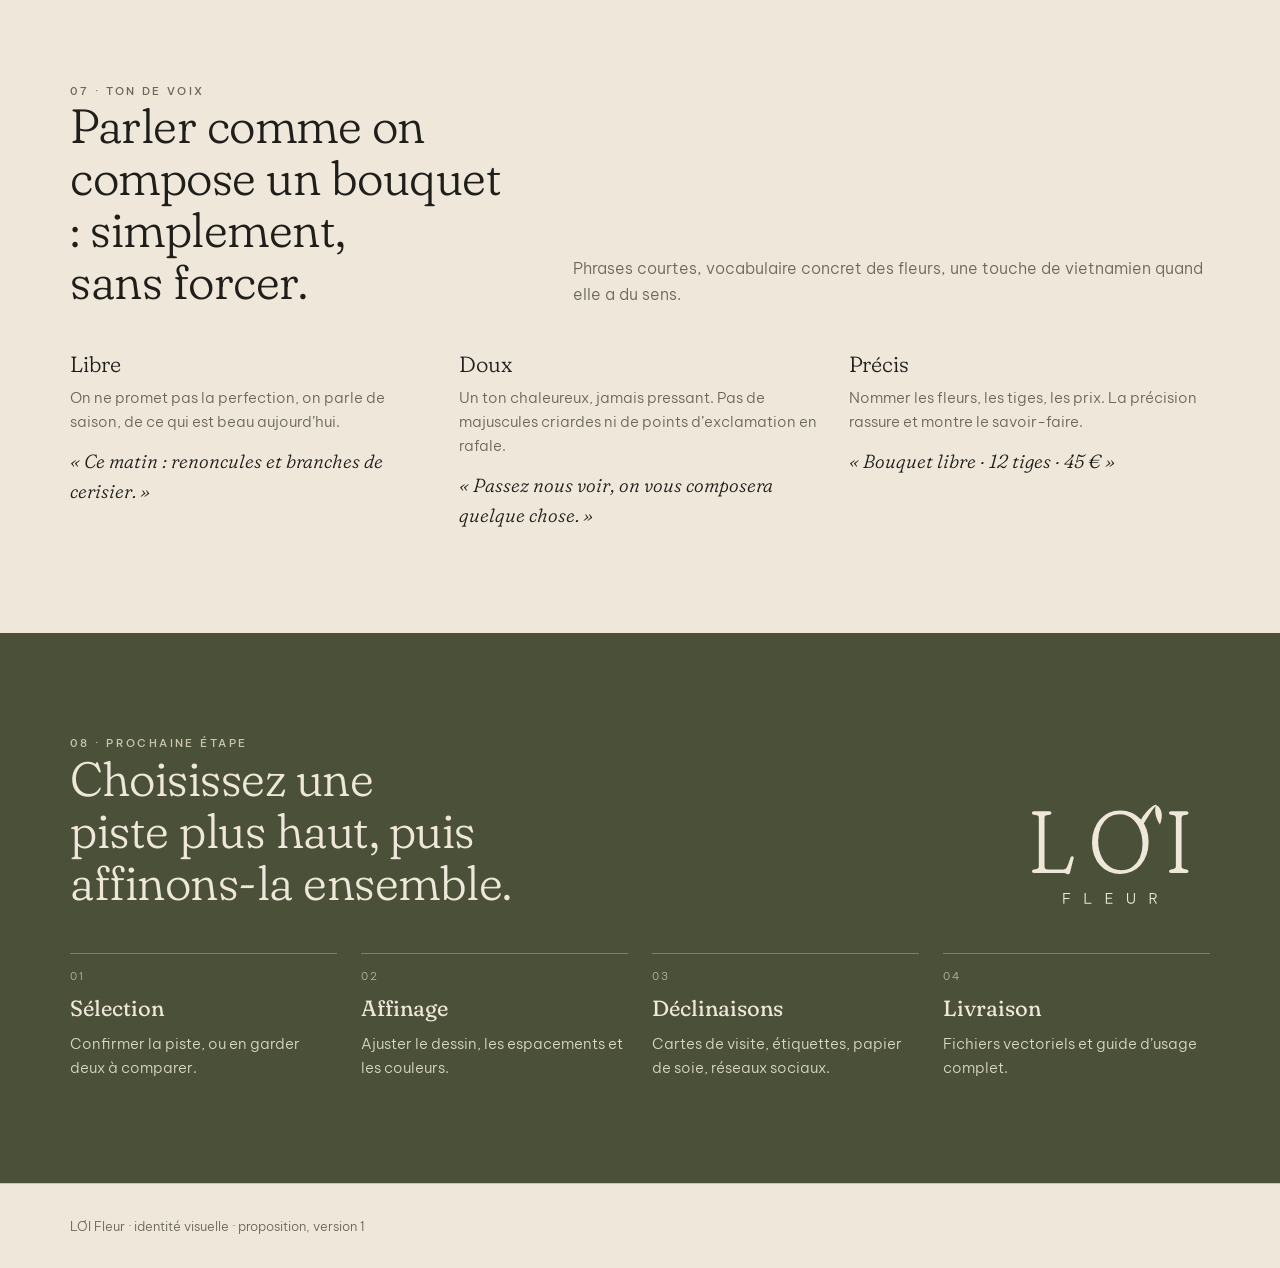
==== commit a17289d4: "Add door, can, window and hanging-sign mockups signed Made by Nappli Four more scenes per logo conce" ====
--- a/site/index.html
+++ b/site/index.html
@@ -111,7 +111,7 @@
 .chip:focus-visible{outline:2px solid var(--reu);outline-offset:2px}
 .mocks{display:grid;grid-template-columns:repeat(2,minmax(0,1fr));gap:16px}
 .mocks figure{margin:0}
-.mocks img{display:block;width:100%;height:auto;aspect-ratio:919/1149;object-fit:cover;background:var(--da)}
+.mocks img{display:block;width:100%;height:auto;background:var(--da)}
 .mocks figcaption{display:flex;flex-wrap:wrap;justify-content:space-between;gap:12px;font-size:13px;color:var(--muted);padding-top:10px}
 .mocks figcaption b{font-weight:500;color:var(--muc)}
 @media (max-width:620px){.mocks{grid-template-columns:minmax(0,1fr)}}
@@ -196,7 +196,7 @@
     <div>
       <blockquote>Vẻ đẹp là sự tự do cảm xúc, vẻ đẹp là không khuôn khổ.
         <span>La beauté est la liberté des émotions. La beauté n’a pas de cadre.</span></blockquote>
-      <div class="cover-meta eyebrow"><span>6 pistes de logo</span><span>6 mockups par piste</span><span>7 couleurs</span><span>2 polices</span></div>
+      <div class="cover-meta eyebrow"><span>6 pistes de logo</span><span>10 mockups par piste</span><span>7 couleurs</span><span>2 polices</span></div>
     </div>
   </div>
 </header>
@@ -239,7 +239,7 @@
   <div class="wrap">
     <div class="sec-head">
       <div><p class="eyebrow">03 · Mockups</p><h2 id="mock-title">Buông, en situation.</h2></div>
-      <p>La piste choisie, en situation : boîte cadeau en kraft, devanture, sac en papier, site web et application mobile. Changez de piste avec les boutons ci-dessus.</p>
+      <p>La piste choisie, en situation : boîte cadeau en kraft, devanture, sac, site web, application mobile, porte vitrée, vase, vitrine et enseigne. Changez de piste avec les boutons ci-dessus.</p>
     </div>
     <div class="mocks">
       <figure><img id="mk-boite" alt="Boîte cadeau en kraft posée sur une pierre, logo imprimé" width="919" height="1149" src="mockups/buong-boite.jpg"><figcaption><b>Boîte cadeau kraft</b><span>impression 1 couleur, encre Mực</span></figcaption></figure>
@@ -248,6 +248,10 @@
       <figure><img id="mk-ecran" alt="Ordinateur portable affichant le site de la boutique" width="919" height="1149" src="mockups/buong-ecran.jpg"><figcaption><b>Site web</b><span>fond Rêu, texte Lụa</span></figcaption></figure>
       <figure><img id="mk-appli" alt="Téléphone affichant l’écran d’ouverture de l’application, avec son icône" width="919" height="1149" src="mockups/buong-appli.jpg"><figcaption><b>Application · icône</b><span>écran d’ouverture et icône</span></figcaption></figure>
       <figure><img id="mk-appli-ecrans" alt="Deux téléphones affichant l’accueil et une fiche produit de l’application" width="919" height="1149" src="mockups/buong-appli-ecrans.jpg"><figcaption><b>Application · écrans</b><span>accueil et fiche produit</span></figcaption></figure>
+      <figure><img id="mk-porte" alt="Porte en verre cannelé avec le logo en vitrophanie" width="1013" height="1350" src="mockups/buong-porte.jpg"><figcaption><b>Porte vitrée</b><span>verre cannelé, vitrophanie crème</span></figcaption></figure>
+      <figure><img id="mk-canette" alt="Canette en aluminium servant de vase, logo imprimé" width="1013" height="1350" src="mockups/buong-canette.jpg"><figcaption><b>Canette-vase</b><span>aluminium, impression encre</span></figcaption></figure>
+      <figure><img id="mk-vitrine" alt="Vitrine de la boutique avec plantes, logo en vitrophanie" width="1013" height="1350" src="mockups/buong-vitrine.jpg"><figcaption><b>Vitrine</b><span>vitrophanie crème</span></figcaption></figure>
+      <figure><img id="mk-enseigne" alt="Enseigne ronde en drapeau sur la façade" width="1013" height="1350" src="mockups/buong-enseigne.jpg"><figcaption><b>Enseigne drapeau</b><span>disque terre cuite, lettrage crème</span></figcaption></figure>
     </div>
   </div>
 </section>
@@ -347,7 +351,7 @@
 (function(){
   var NAMES={"buong": "Buông", "laloi": "Lả lơi", "arche": "Arche", "net": "Nét", "an": "Ấn", "tige": "Tige"};
   var VB={"buong": "0 0 384 250", "laloi": "0 0 309 206", "arche": "0 0 346 330", "net": "0 0 436 262", "an": "0 0 248 248", "tige": "0 0 239 280"};
-  var shots=['boite','devanture','sac','ecran','appli','appli-ecrans'];
+  var shots=['boite','devanture','sac','ecran','appli','appli-ecrans','porte','canette','vitrine','enseigne'];
   var chosen=false;
   function select(k,explicit){
     if(!NAMES[k]) return;
